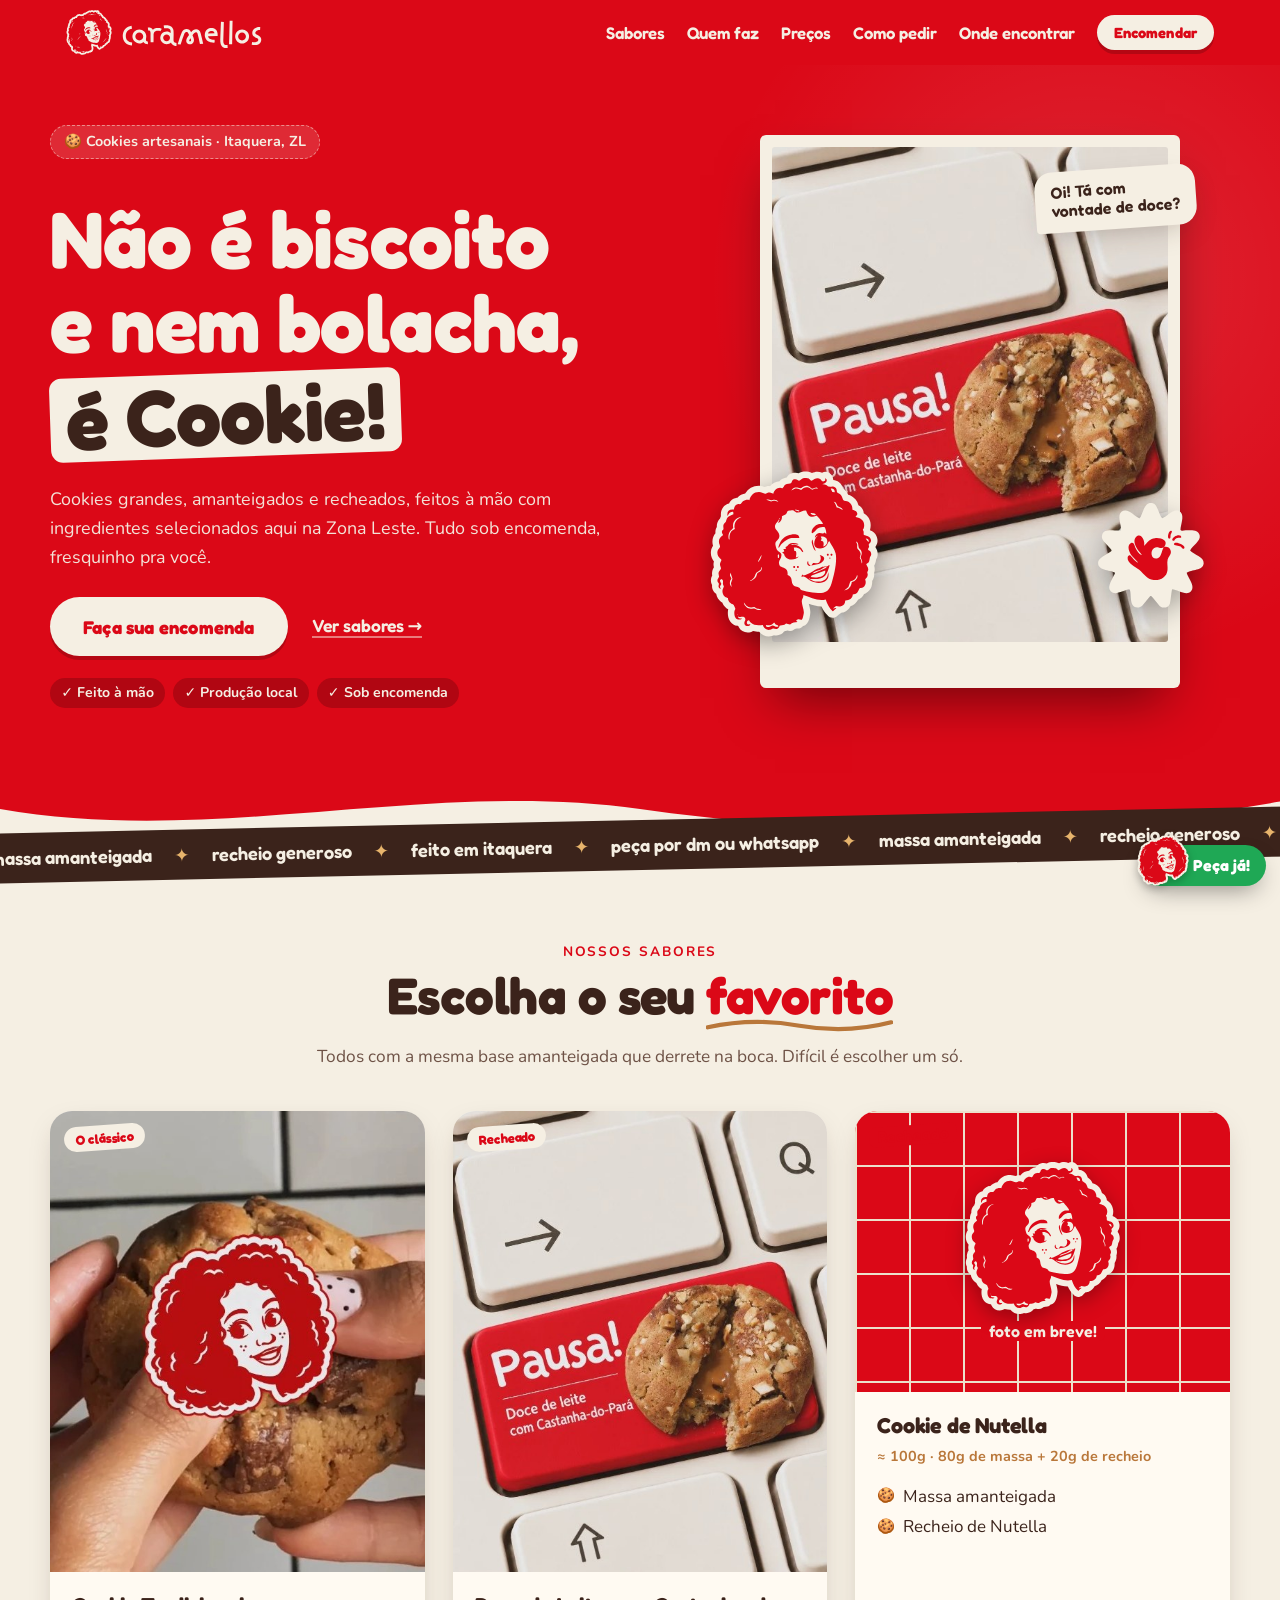
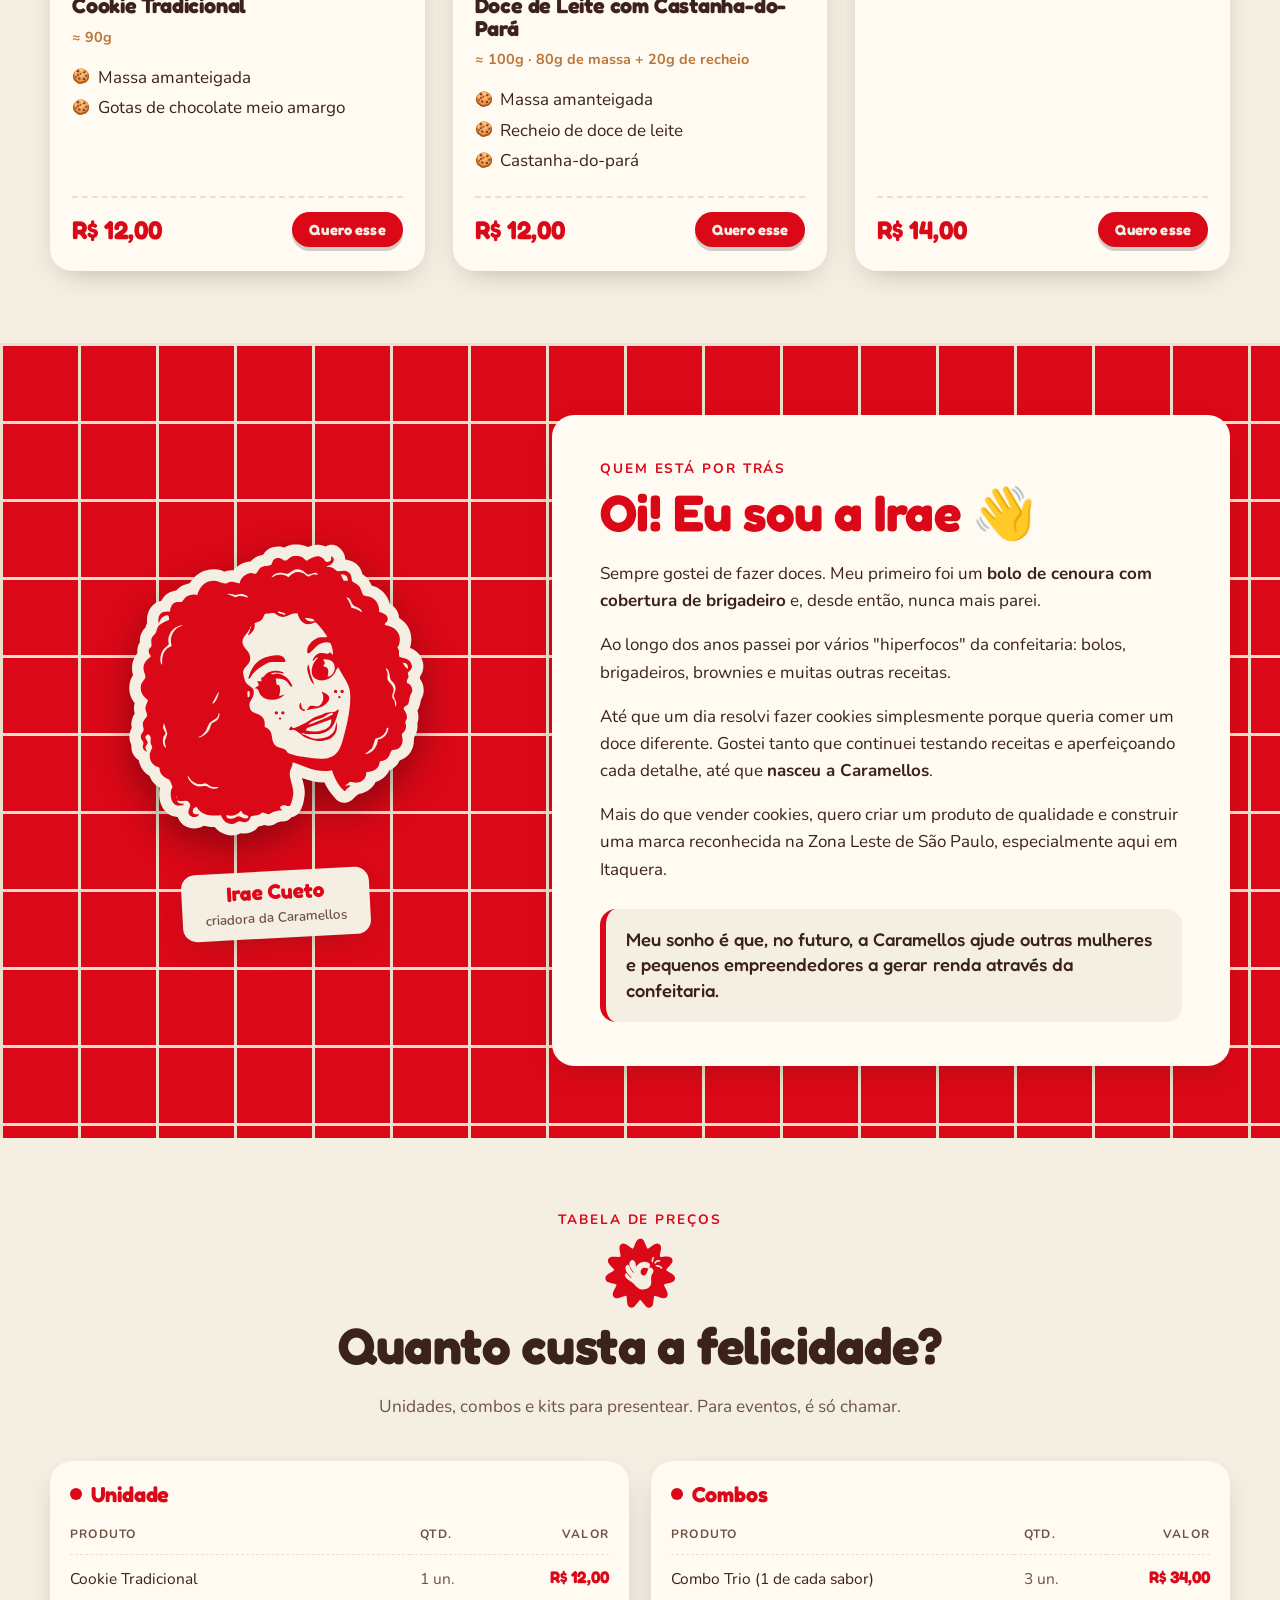
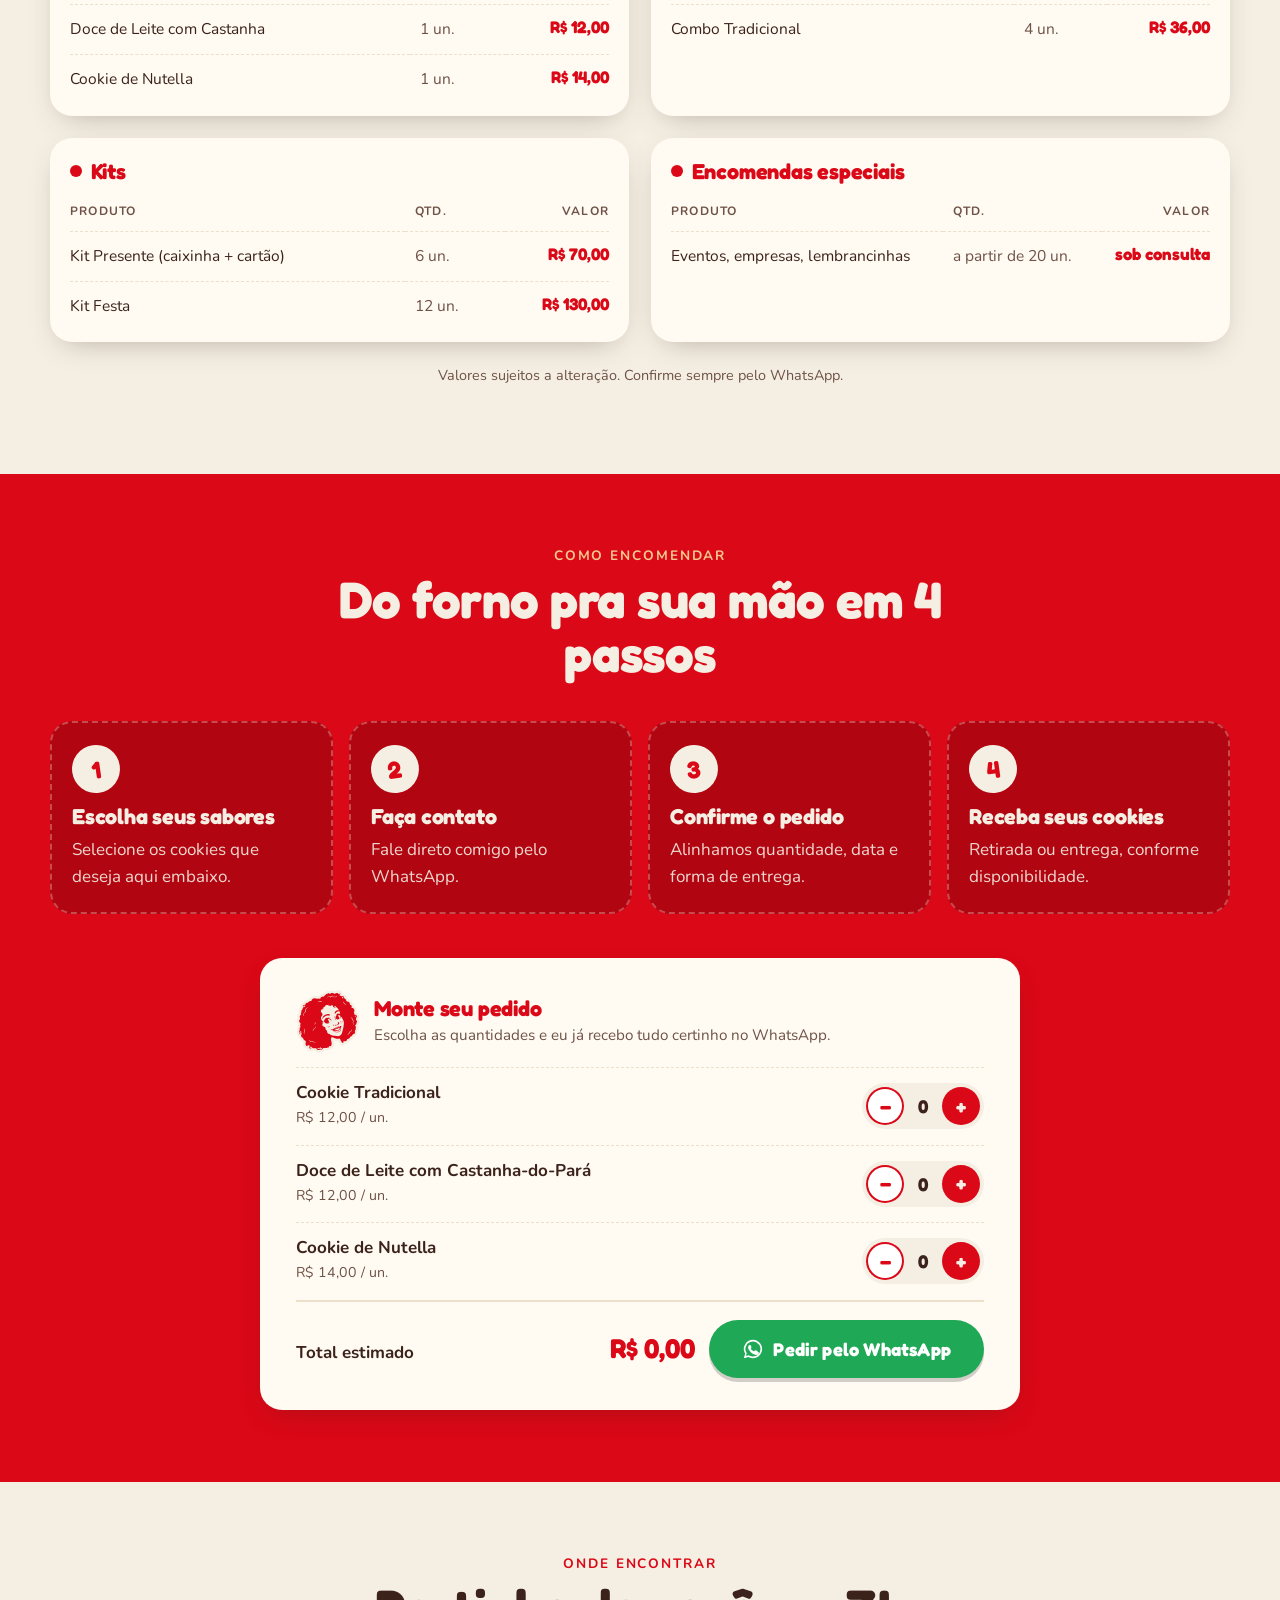
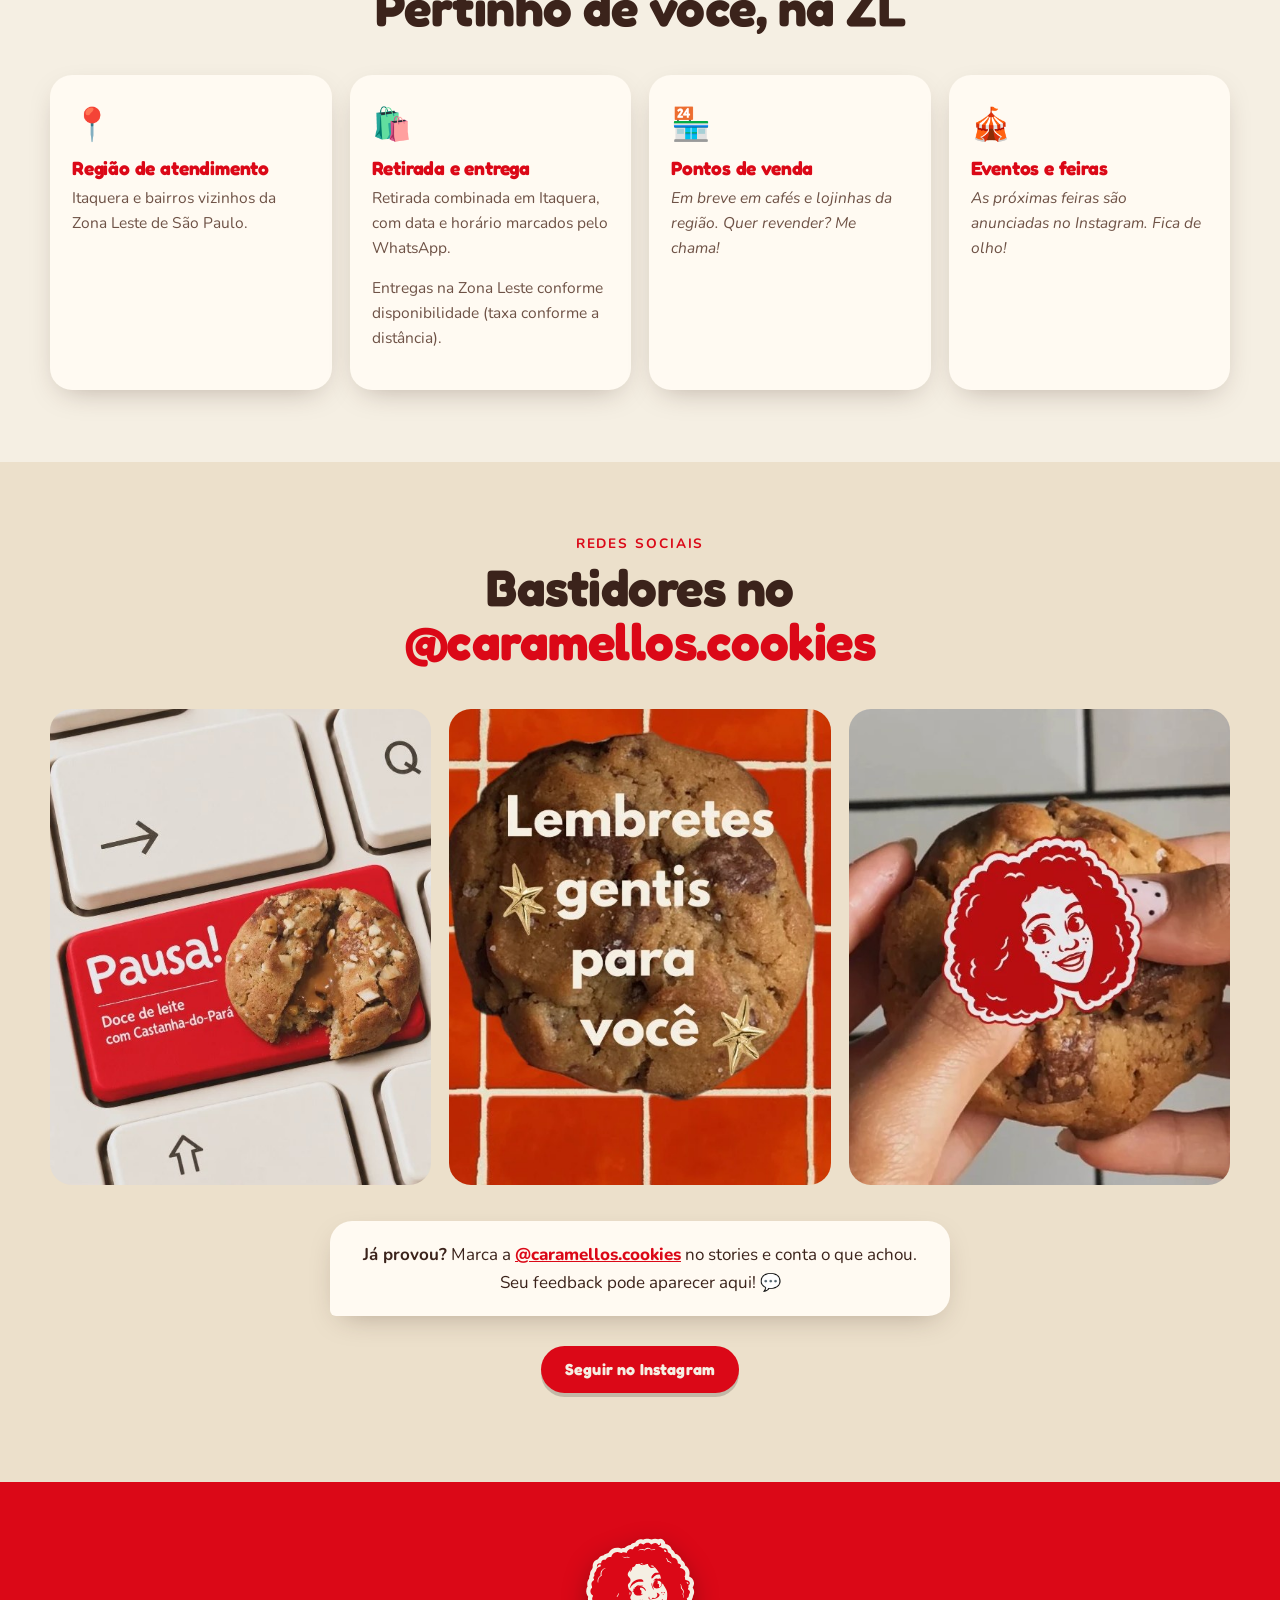
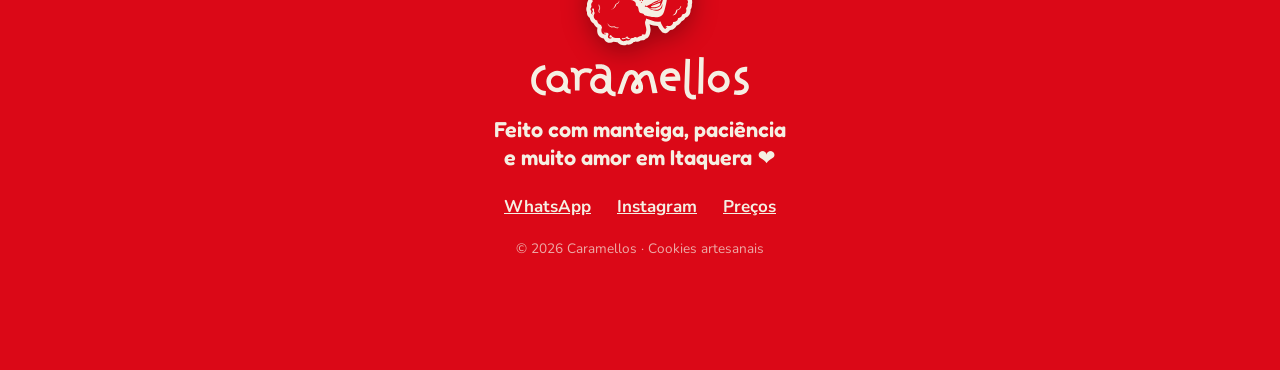
==== index.html @ e634a82c "Site institucional da Caramellos Primeira versão do site: home, sabores, quem faz, preços, como enco" ====
<!doctype html>
<html lang="pt-BR">
<head>
  <meta charset="utf-8">
  <meta name="viewport" content="width=device-width, initial-scale=1">
  <title>Caramellos · Cookies artesanais em Itaquera</title>
  <meta name="description" content="Cookies artesanais feitos sob encomenda em Itaquera, Zona Leste de São Paulo. Tradicional, Doce de Leite com Castanha-do-Pará e Nutella. Peça pelo WhatsApp!">
  <meta name="theme-color" content="#db0817">
  <meta property="og:title" content="Caramellos · Não é biscoito e nem bolacha, é Cookie!">
  <meta property="og:description" content="Cookies artesanais sob encomenda na Zona Leste de SP.">
  <meta property="og:image" content="img/cookie-doce-de-leite.jpg">
  <link rel="icon" href="img/marca/mascote-adesivo.svg" type="image/svg+xml">
  <link rel="preconnect" href="https://fonts.googleapis.com">
  <link rel="preconnect" href="https://fonts.gstatic.com" crossorigin>
  <link href="https://fonts.googleapis.com/css2?family=Fredoka:wght@500;600;700&family=Nunito:wght@400;600;700;800&display=swap" rel="stylesheet">
  <link rel="stylesheet" href="css/estilo.css">
</head>
<body>

  <!-- ============ CABEÇALHO ============ -->
  <header class="topo" id="topo">
    <div class="topo__in">
      <a href="#inicio" class="marca" aria-label="Caramellos, início">
        <img class="marca__mascote" src="img/marca/mascote-adesivo.svg" alt="" width="46" height="45">
        <img class="marca__logo" src="img/marca/logo-creme.svg" alt="Caramellos" width="150" height="31">
      </a>
      <button class="menu-btn" aria-expanded="false" aria-controls="menu" aria-label="Abrir menu">
        <span></span><span></span><span></span>
      </button>
      <nav id="menu" class="menu">
        <a href="#sabores">Sabores</a>
        <a href="#quem-faz">Quem faz</a>
        <a href="#precos">Preços</a>
        <a href="#encomendar">Como pedir</a>
        <a href="#onde">Onde encontrar</a>
        <a href="#encomendar" class="btn btn--creme btn--peq">Encomendar</a>
      </nav>
    </div>
  </header>

  <main>
    <!-- ============ HOME / HERO ============ -->
    <section class="hero" id="inicio">
      <div class="hero__in">
        <div class="hero__txt">
          <p class="etiqueta">🍪 Cookies artesanais · Itaquera, ZL</p>
          <h1>Não é biscoito<br>e nem bolacha,<br><em>é Cookie!</em></h1>
          <p class="hero__sub">
            Cookies grandes, amanteigados e recheados, feitos à mão com ingredientes
            selecionados aqui na Zona Leste. Tudo sob encomenda, fresquinho pra você.
          </p>
          <div class="hero__acoes">
            <a href="#encomendar" class="btn btn--creme btn--grande">Faça sua encomenda</a>
            <a href="#sabores" class="link-seta">Ver sabores →</a>
          </div>
          <ul class="hero__selos">
            <li>Feito à mão</li>
            <li>Produção local</li>
            <li>Sob encomenda</li>
          </ul>
        </div>
        <div class="hero__foto">
          <div class="polaroid">
            <img src="img/cookie-doce-de-leite.jpg" alt="Cookie de doce de leite com castanha-do-pará partido ao meio" width="538" height="663">
          </div>
          <img class="hero__selo" src="img/marca/selo-ok-creme.svg" alt="Selo Caramellos de aprovação" width="110" height="110">
          <img class="hero__adesivo" src="img/marca/mascote-adesivo.svg" alt="Mascote da Caramellos" width="341" height="334">
          <span class="balao">Oi! Tá com<br>vontade de doce?</span>
        </div>
      </div>
      <svg class="onda" viewBox="0 0 1440 80" preserveAspectRatio="none" aria-hidden="true"><path d="M0 40 C 240 90 480 0 720 40 S 1200 80 1440 30 V80 H0Z"/></svg>
    </section>

    <!-- faixa animada -->
    <div class="faixa" aria-hidden="true">
      <div class="faixa__trilho">
        <span>massa amanteigada</span><b>✦</b><span>recheio generoso</span><b>✦</b><span>feito em Itaquera</span><b>✦</b><span>peça por DM ou WhatsApp</span><b>✦</b>
        <span>massa amanteigada</span><b>✦</b><span>recheio generoso</span><b>✦</b><span>feito em Itaquera</span><b>✦</b><span>peça por DM ou WhatsApp</span><b>✦</b>
      </div>
    </div>

    <!-- ============ SABORES ============ -->
    <section class="secao" id="sabores">
      <div class="cab">
        <p class="sobre">Nossos sabores</p>
        <h2>Escolha o seu <span class="rabisco">favorito</span></h2>
        <p class="cab__txt">Todos com a mesma base amanteigada que derrete na boca. Difícil é escolher um só.</p>
      </div>
      <div class="produtos" id="lista-produtos"><!-- preenchido por js/app.js --></div>
    </section>

    <!-- ============ QUEM FAZ ============ -->
    <section class="secao secao--azulejo" id="quem-faz">
      <div class="historia">
        <div class="historia__img">
          <img src="img/marca/mascote-adesivo.svg" alt="Ilustração da Irae, criadora da Caramellos" width="341" height="334">
          <p class="assinatura">Irae Cueto<br><small>criadora da Caramellos</small></p>
        </div>
        <div class="historia__txt cartao">
          <p class="sobre">Quem está por trás</p>
          <h2>Oi! Eu sou a Irae 👋</h2>
          <p>Sempre gostei de fazer doces. Meu primeiro foi um <strong>bolo de cenoura com cobertura de brigadeiro</strong> e, desde então, nunca mais parei.</p>
          <p>Ao longo dos anos passei por vários "hiperfocos" da confeitaria: bolos, brigadeiros, brownies e muitas outras receitas.</p>
          <p>Até que um dia resolvi fazer cookies simplesmente porque queria comer um doce diferente. Gostei tanto que continuei testando receitas e aperfeiçoando cada detalhe, até que <strong>nasceu a Caramellos</strong>.</p>
          <p>Mais do que vender cookies, quero criar um produto de qualidade e construir uma marca reconhecida na Zona Leste de São Paulo, especialmente aqui em Itaquera.</p>
          <blockquote>
            Meu sonho é que, no futuro, a Caramellos ajude outras mulheres e pequenos empreendedores a gerar renda através da confeitaria.
          </blockquote>
        </div>
      </div>
    </section>

    <!-- ============ PREÇOS ============ -->
    <section class="secao" id="precos">
      <div class="cab">
        <p class="sobre">Tabela de preços</p>
        <img class="cab__selo" src="img/marca/selo-ok-vermelho.svg" alt="" width="72" height="72">
        <h2>Quanto custa a felicidade?</h2>
        <p class="cab__txt">Unidades, combos e kits para presentear. Para eventos, é só chamar.</p>
      </div>
      <div class="precos" id="tabela-precos"><!-- preenchido por js/app.js --></div>
      <p class="aviso" id="aviso-precos"></p>
    </section>

    <!-- ============ COMO ENCOMENDAR ============ -->
    <section class="secao secao--vermelha" id="encomendar">
      <div class="cab cab--claro">
        <p class="sobre">Como encomendar</p>
        <h2>Do forno pra sua mão em 4 passos</h2>
      </div>
      <ol class="passos">
        <li><span class="passos__n">1</span><h3>Escolha seus sabores</h3><p>Selecione os cookies que deseja aqui embaixo.</p></li>
        <li><span class="passos__n">2</span><h3>Faça contato</h3><p>Fale direto comigo pelo WhatsApp.</p></li>
        <li><span class="passos__n">3</span><h3>Confirme o pedido</h3><p>Alinhamos quantidade, data e forma de entrega.</p></li>
        <li><span class="passos__n">4</span><h3>Receba seus cookies</h3><p>Retirada ou entrega, conforme disponibilidade.</p></li>
      </ol>

      <div class="montador cartao" id="montador">
        <div class="montador__cab">
          <img src="img/marca/mascote-adesivo.svg" alt="" width="64" height="63">
          <div>
            <h3>Monte seu pedido</h3>
            <p>Escolha as quantidades e eu já recebo tudo certinho no WhatsApp.</p>
          </div>
        </div>
        <div id="montador-itens" class="montador__itens"><!-- js --></div>
        <div class="montador__rodape">
          <p class="total">Total estimado <strong id="total">R$ 0,00</strong></p>
          <a id="btn-pedido" class="btn btn--whats btn--grande" href="#" target="_blank" rel="noopener">
            <svg viewBox="0 0 24 24" width="22" height="22" aria-hidden="true"><path fill="currentColor" d="M12 2a10 10 0 0 0-8.6 15.1L2 22l5-1.3A10 10 0 1 0 12 2Zm0 18.2c-1.5 0-3-.4-4.3-1.2l-.3-.2-3 .8.8-2.9-.2-.3A8.2 8.2 0 1 1 12 20.2Zm4.5-6.1c-.2-.1-1.5-.7-1.7-.8-.2-.1-.4-.1-.6.1l-.8 1c-.1.2-.3.2-.5.1a6.7 6.7 0 0 1-3.3-2.9c-.3-.4.3-.4.7-1.3.1-.2 0-.3 0-.4l-.8-1.8c-.2-.5-.4-.4-.6-.4h-.5a1 1 0 0 0-.7.3c-.2.3-1 1-1 2.4s1 2.8 1.2 3c.1.2 2 3.1 4.9 4.3 1.8.8 2.5.8 3.4.7.6-.1 1.7-.7 1.9-1.4.2-.7.2-1.2.2-1.4-.1-.1-.3-.2-.6-.3Z"/></svg>
            <span id="btn-pedido-txt">Pedir pelo WhatsApp</span>
          </a>
        </div>
      </div>
    </section>

    <!-- ============ ONDE ENCONTRAR ============ -->
    <section class="secao" id="onde">
      <div class="cab">
        <p class="sobre">Onde encontrar</p>
        <h2>Pertinho de você, na ZL</h2>
      </div>
      <div class="onde" id="onde-cards"><!-- js --></div>
    </section>

    <!-- ============ INSTAGRAM ============ -->
    <section class="secao secao--creme2" id="instagram">
      <div class="cab">
        <p class="sobre">Redes sociais</p>
        <h2>Bastidores no <a class="arroba" id="link-insta" href="#" target="_blank" rel="noopener">@caramellos.cookies</a></h2>
      </div>
      <div class="galeria" id="galeria"><!-- js --></div>
      <div class="depoimentos" id="depoimentos"><!-- js --></div>
      <p class="centro"><a class="btn btn--vermelho" id="btn-insta" href="#" target="_blank" rel="noopener">Seguir no Instagram</a></p>
    </section>
  </main>

  <!-- ============ RODAPÉ ============ -->
  <footer class="rodape">
    <img class="rodape__mascote" src="img/marca/mascote-adesivo.svg" alt="" width="110" height="108">
    <img class="rodape__logo" src="img/marca/logo-creme.svg" alt="Caramellos" width="240" height="49">
    <p class="rodape__frase">Feito com manteiga, paciência<br>e muito amor em Itaquera ❤️</p>
    <nav class="rodape__links">
      <a id="rod-whats" href="#" target="_blank" rel="noopener">WhatsApp</a>
      <a id="rod-insta" href="#" target="_blank" rel="noopener">Instagram</a>
      <a href="#precos">Preços</a>
    </nav>
    <p class="rodape__copy">© <span id="ano"></span> Caramellos · Cookies artesanais</p>
  </footer>

  <!-- botão flutuante -->
  <a class="flutuante" id="flutuante" href="#" target="_blank" rel="noopener" aria-label="Falar no WhatsApp">
    <img src="img/marca/mascote-adesivo.svg" alt="" width="58" height="57">
    <span>Peça já!</span>
  </a>

  <script src="js/dados.js"></script>
  <script src="js/app.js"></script>
</body>
</html>
---- css/estilo.css ----
/* =========================================================
   CARAMELLOS · estilos
   Cores da marca ficam aqui em cima, fáceis de ajustar.
   ========================================================= */
:root {
  --vermelho: #db0817;
  --vermelho-esc: #b10612;
  --creme: #f5efe3;
  --creme-2: #ece0cb;
  --caramelo: #b9773a;
  --chocolate: #3b231b;
  --texto: #3b231b;
  --texto-suave: #6e5246;
  --whats: #1fa855;
  --raio: 22px;
  --sombra: 0 10px 30px -12px rgba(59, 35, 27, .35);
  --titulo: "Fredoka", system-ui, sans-serif;
  --corpo: "Nunito", system-ui, sans-serif;
}

*, *::before, *::after { box-sizing: border-box; }
html { scroll-behavior: smooth; scroll-padding-top: 76px; }
body {
  margin: 0;
  background: var(--creme);
  color: var(--texto);
  font: 17px/1.6 var(--corpo);
  -webkit-font-smoothing: antialiased;
  overflow-x: hidden;
}
img { max-width: 100%; display: block; }
a { color: inherit; }
h1, h2, h3 { font-family: var(--titulo); line-height: 1.05; margin: 0 0 .4em; letter-spacing: -.01em; }
h2 { font-size: clamp(2rem, 6vw, 3.2rem); }
h3 { font-size: 1.35rem; }
p { margin: 0 0 1em; }

/* ---------- botões ---------- */
.btn {
  display: inline-flex; align-items: center; justify-content: center; gap: .5em;
  font: 700 1rem var(--titulo); letter-spacing: .01em;
  padding: .85em 1.5em; border-radius: 999px; border: 0; cursor: pointer;
  text-decoration: none; transition: transform .15s, box-shadow .15s, background .15s;
  box-shadow: 0 4px 0 rgba(0,0,0,.18);
}
.btn:hover { transform: translateY(-2px); box-shadow: 0 6px 0 rgba(0,0,0,.18); }
.btn:active { transform: translateY(2px); box-shadow: 0 1px 0 rgba(0,0,0,.18); }
.btn--creme { background: var(--creme); color: var(--vermelho); }
.btn--vermelho { background: var(--vermelho); color: var(--creme); }
.btn--whats { background: var(--whats); color: #fff; }
.btn--grande { font-size: 1.15rem; padding: 1em 1.8em; }
.btn--peq { font-size: .92rem; padding: .6em 1.15em; }
:focus-visible { outline: 3px dashed var(--caramelo); outline-offset: 3px; }

/* ---------- cabeçalho ---------- */
.topo {
  position: sticky; top: 0; z-index: 50;
  background: var(--vermelho); color: var(--creme);
  transition: box-shadow .2s;
}
.topo.rolado { box-shadow: 0 6px 20px -8px rgba(0,0,0,.4); }
.topo__in {
  max-width: 1180px; margin: auto; padding: 10px 16px;
  display: flex; align-items: center; justify-content: space-between;
}
.marca { display: flex; align-items: center; gap: 10px; text-decoration: none; font: 700 1.55rem var(--titulo); }
.marca__mascote { width: 46px; height: auto; }
.marca__logo { width: 140px; height: auto; margin-top: 4px; }
.menu-btn {
  width: 44px; height: 44px; border: 0; background: transparent; cursor: pointer;
  display: grid; place-content: center; gap: 5px;
}
.menu-btn span { display: block; width: 24px; height: 3px; border-radius: 3px; background: var(--creme); transition: .25s; }
.menu-btn[aria-expanded="true"] span:nth-child(1) { transform: translateY(8px) rotate(45deg); }
.menu-btn[aria-expanded="true"] span:nth-child(2) { opacity: 0; }
.menu-btn[aria-expanded="true"] span:nth-child(3) { transform: translateY(-8px) rotate(-45deg); }
.menu {
  position: absolute; left: 0; right: 0; top: 100%;
  background: var(--vermelho); padding: 8px 16px 20px;
  display: flex; flex-direction: column; gap: 4px;
  transform: translateY(-8px); opacity: 0; pointer-events: none; transition: .2s;
  box-shadow: 0 16px 24px -12px rgba(0,0,0,.4);
}
.menu.aberto { transform: none; opacity: 1; pointer-events: auto; }
.menu a:not(.btn) { padding: 12px 4px; font: 600 1.2rem var(--titulo); text-decoration: none; border-bottom: 1px dashed rgba(248,239,225,.3); }
.menu .btn { margin-top: 12px; }

@media (min-width: 900px) {
  .menu-btn { display: none; }
  .menu {
    position: static; flex-direction: row; align-items: center; gap: 22px;
    padding: 0; background: none; transform: none; opacity: 1; pointer-events: auto; box-shadow: none;
  }
  .menu a:not(.btn) { padding: 4px 0; font-size: 1.05rem; border: 0; position: relative; }
  .menu a:not(.btn)::after {
    content: ""; position: absolute; left: 0; right: 0; bottom: -2px; height: 2px;
    background: var(--creme); transform: scaleX(0); transition: transform .2s;
  }
  .menu a:not(.btn):hover::after { transform: scaleX(1); }
  .menu .btn { margin: 0; }
}

/* ---------- hero ---------- */
.hero {
  position: relative; background: var(--vermelho); color: var(--creme);
  padding: 28px 16px 90px; overflow: hidden;
}
.hero::before { /* brilho suave */
  content: ""; position: absolute; inset: -30% -20% auto auto; width: 70vw; height: 70vw;
  background: radial-gradient(circle, rgba(255,255,255,.12), transparent 60%); pointer-events: none;
}
.hero__in { max-width: 1180px; margin: auto; display: grid; gap: 40px; position: relative; }
.etiqueta {
  display: inline-block; background: rgba(248,239,225,.15); border: 1.5px dashed rgba(248,239,225,.5);
  padding: .3em .9em; border-radius: 999px; font-weight: 700; font-size: .9rem;
}
.hero h1 { font-size: clamp(2.6rem, 11vw, 5rem); margin: .3em 0 .35em; }
.hero h1 em { font-style: normal; color: var(--chocolate); background: var(--creme); padding: 0 .2em; border-radius: 12px; display: inline-block; transform: rotate(-2deg); margin-top: .1em; }
.hero__sub { font-size: 1.12rem; max-width: 34em; opacity: .95; }
.hero__acoes { display: flex; flex-wrap: wrap; align-items: center; gap: 14px 24px; margin: 26px 0 22px; }
.link-seta { font: 600 1.1rem var(--titulo); text-decoration: none; border-bottom: 2px solid rgba(248,239,225,.5); }
.hero__selos { list-style: none; padding: 0; margin: 0; display: flex; flex-wrap: wrap; gap: 8px; }
.hero__selos li { font-size: .88rem; font-weight: 700; padding: .25em .8em; border-radius: 999px; background: var(--vermelho-esc); }
.hero__selos li::before { content: "✓ "; }

.hero__foto { position: relative; max-width: 420px; margin: 0 auto 10px; width: 76%; }
.polaroid {
  background: var(--creme); padding: 12px 12px 46px; border-radius: 6px;
  box-shadow: 0 25px 50px -15px rgba(0,0,0,.5);
}
.polaroid img { aspect-ratio: 4/5; object-fit: cover; width: 100%; height: auto; border-radius: 3px; }
.hero__adesivo { max-width: 170px;
  position: absolute; width: 42%; left: -12%; bottom: -6%;
  filter: drop-shadow(0 8px 12px rgba(0,0,0,.35));
  animation: flutua 4s ease-in-out infinite;
}
.balao {
  position: absolute; right: -4%; top: 6%;
  background: var(--creme); color: var(--chocolate); font: 600 1rem/1.2 var(--titulo);
  padding: .7em 1em; border-radius: 18px 18px 18px 4px; transform: rotate(-4deg);
  box-shadow: var(--sombra);
}
@keyframes flutua { 0%,100% { transform: translateY(0); } 50% { transform: translateY(-10px); } }
.hero__selo { position: absolute; width: 26%; max-width: 110px; right: -6%; bottom: 14%; filter: drop-shadow(0 8px 12px rgba(0,0,0,.3)); animation: pulsa 3s ease-in-out infinite; }
@keyframes pulsa { 0%,100% { transform: scale(1); } 50% { transform: scale(1.08); } }

.onda { position: absolute; left: 0; bottom: -1px; width: 100%; height: 60px; fill: var(--creme); }

@media (min-width: 900px) {
  .hero { padding: 60px 24px 130px; }
  .hero__in { grid-template-columns: 1.15fr 1fr; align-items: center; gap: 60px; }
  .hero__foto { width: 100%; }
}

/* ---------- faixa ---------- */
.faixa { background: var(--chocolate); color: var(--creme); overflow: hidden; padding: 14px 0; transform: rotate(-1.2deg); margin: -18px -10px 0; position: relative; z-index: 2; }
.faixa__trilho { display: flex; gap: 22px; width: max-content; animation: corre 26s linear infinite; font: 600 1.15rem var(--titulo); text-transform: lowercase; }
.faixa b { color: #e7b46c; }
@keyframes corre { to { transform: translateX(-50%); } }

/* ---------- seções ---------- */
.secao { padding: 72px 16px; position: relative; }
.secao > * { max-width: 1180px; margin-left: auto; margin-right: auto; }
.cab { text-align: center; max-width: 680px; margin-bottom: 40px; }
.cab__selo { width: 72px; height: auto; margin: 0 auto 10px; animation: pulsa 3s ease-in-out infinite; }
.cab__txt { color: var(--texto-suave); font-size: 1.08rem; }
.sobre {
  font: 700 .85rem var(--corpo); text-transform: uppercase; letter-spacing: .14em;
  color: var(--vermelho); margin-bottom: .6em;
}
.rabisco { position: relative; color: var(--vermelho); white-space: nowrap; }
.rabisco::after {
  content: ""; position: absolute; left: 0; right: 0; bottom: -.12em; height: .3em;
  background: url("data:image/svg+xml,%3Csvg xmlns='http://www.w3.org/2000/svg' viewBox='0 0 200 20' preserveAspectRatio='none'%3E%3Cpath d='M2 14 Q 50 2 100 12 T 198 8' fill='none' stroke='%23b9773a' stroke-width='5' stroke-linecap='round'/%3E%3C/svg%3E") center/100% 100% no-repeat;
}
.cartao { background: #fffaf2; border-radius: var(--raio); box-shadow: var(--sombra); }
.centro { text-align: center; }

/* fundo de azulejo vermelho (igual aos posts) */
.secao--azulejo {
  background-color: var(--vermelho);
  background-image:
    linear-gradient(var(--creme-2) 3px, transparent 3px),
    linear-gradient(90deg, var(--creme-2) 3px, transparent 3px);
  background-size: 78px 78px;
}
.secao--vermelha { background: var(--vermelho); color: var(--creme); }
.secao--creme2 { background: var(--creme-2); }
.cab--claro .sobre { color: #f3c98e; }

/* ---------- produtos ---------- */
.produtos { display: grid; gap: 28px; }
@media (min-width: 700px) { .produtos { grid-template-columns: repeat(auto-fit, minmax(300px, 1fr)); } }
.produto {
  background: #fffaf2; border-radius: var(--raio); overflow: hidden; box-shadow: var(--sombra);
  display: flex; flex-direction: column;
  transition: transform .25s;
}
.produto:hover { transform: translateY(-6px); }
.produto__foto { position: relative; aspect-ratio: 4/3; background: var(--vermelho); }
.produto__foto img { width: 100%; height: 100%; object-fit: cover; }
.produto__foto--vazia {
  display: grid; place-items: center; align-content: center; gap: 6px; color: var(--creme);
  background-image: linear-gradient(var(--creme-2) 2px, transparent 2px), linear-gradient(90deg, var(--creme-2) 2px, transparent 2px);
  background-size: 54px 54px; background-color: var(--vermelho);
}
.produto__foto--vazia .produto__mascote { width: 42%; height: auto; object-fit: contain; filter: drop-shadow(0 6px 10px rgba(0,0,0,.3)); }
.produto__foto--vazia span { font: 600 1rem var(--titulo); background: var(--vermelho); padding: 0 .5em; border-radius: 6px; }
.produto__selo {
  position: absolute; top: 14px; left: 14px; background: var(--creme); color: var(--vermelho);
  font: 700 .82rem var(--titulo); padding: .35em .85em; border-radius: 999px; transform: rotate(-4deg);
}
.produto__corpo { padding: 22px 22px 24px; display: flex; flex-direction: column; flex: 1; }
.produto__peso { color: var(--caramelo); font-weight: 700; font-size: .9rem; margin-bottom: .8em; }
.produto ul { list-style: none; padding: 0; margin: 0 0 18px; }
.produto li { padding-left: 1.5em; position: relative; margin: .2em 0; }
.produto li::before { content: "🍪"; position: absolute; left: 0; font-size: .85em; top: .1em; }
.produto__rodape { margin-top: auto; display: flex; align-items: center; justify-content: space-between; gap: 12px; padding-top: 14px; border-top: 2px dashed var(--creme-2); }
.produto__preco { font: 700 1.6rem var(--titulo); color: var(--vermelho); }

/* ---------- quem faz ---------- */
.historia { display: grid; gap: 28px; align-items: center; }
.historia__img { text-align: center; }
.historia__img img { width: min(300px, 56vw); margin: auto; filter: drop-shadow(0 14px 18px rgba(0,0,0,.35)); animation: flutua 5s ease-in-out infinite; }
.assinatura {
  display: inline-block; margin-top: 14px; background: var(--creme); color: var(--vermelho);
  font: 700 1.3rem/1.1 var(--titulo); padding: .5em 1.1em; border-radius: 14px; transform: rotate(-3deg); box-shadow: var(--sombra);
}
.assinatura small { font: 600 .85rem var(--corpo); color: var(--texto-suave); }
.historia__txt { padding: 30px 24px; }
.historia__txt h2 { color: var(--vermelho); }
.historia blockquote {
  margin: 1.4em 0 0; padding: 18px 20px; background: var(--creme); border-radius: 16px;
  border-left: 6px solid var(--vermelho); font: 500 1.15rem/1.4 var(--titulo); color: var(--chocolate);
}
@media (min-width: 900px) {
  .historia { grid-template-columns: 1fr 1.5fr; gap: 50px; }
  .historia__txt { padding: 44px 48px; }
}

/* ---------- preços ---------- */
.precos { display: grid; gap: 22px; }
@media (min-width: 760px) { .precos { grid-template-columns: 1fr 1fr; } }
.precos__grupo { padding: 22px 20px 12px; }
.precos__grupo h3 { color: var(--vermelho); display: flex; align-items: center; gap: .4em; }
.precos__grupo h3::before { content: ""; width: 12px; height: 12px; border-radius: 50%; background: var(--vermelho); }
.precos table { width: 100%; border-collapse: collapse; font-size: .97rem; }
.precos th { text-align: left; font: 700 .75rem var(--corpo); text-transform: uppercase; letter-spacing: .1em; color: var(--texto-suave); padding: 6px 0; }
.precos td { padding: 12px 0; border-top: 1.5px dashed var(--creme-2); vertical-align: top; }
.precos th:nth-child(2), .precos td:nth-child(2) { padding: 12px 10px; white-space: nowrap; color: var(--texto-suave); }
.precos th:last-child, .precos td:last-child { text-align: right; white-space: nowrap; }
.precos td:last-child { font: 700 1.05rem var(--titulo); color: var(--vermelho); }
.aviso { text-align: center; color: var(--texto-suave); font-size: .9rem; margin-top: 22px; }

/* ---------- como encomendar ---------- */
.passos { list-style: none; padding: 0; display: grid; gap: 16px; margin-bottom: 44px; }
@media (min-width: 700px) { .passos { grid-template-columns: repeat(2, 1fr); } }
@media (min-width: 1000px) { .passos { grid-template-columns: repeat(4, 1fr); } }
.passos li {
  background: var(--vermelho-esc); border-radius: var(--raio); padding: 22px 20px;
  border: 2px dashed rgba(248,239,225,.3);
}
.passos__n {
  display: grid; place-items: center; width: 48px; height: 48px; border-radius: 50%;
  background: var(--creme); color: var(--vermelho); font: 700 1.5rem var(--titulo); margin-bottom: 12px;
  transform: rotate(-8deg);
}
.passos p { opacity: .9; margin: 0; }

.montador { color: var(--texto); padding: 24px 18px; max-width: 760px; }
.montador__cab { display: flex; gap: 14px; align-items: center; margin-bottom: 14px; }
.montador__cab img { width: 64px; flex: none; }
.montador__cab h3 { color: var(--vermelho); margin-bottom: .15em; }
.montador__cab p { margin: 0; color: var(--texto-suave); font-size: .95rem; }
.item {
  display: flex; align-items: center; justify-content: space-between; gap: 12px;
  padding: 14px 0; border-top: 1.5px dashed var(--creme-2);
}
.item strong { display: block; line-height: 1.25; }
.item small { color: var(--texto-suave); }
.item.pulo { animation: pulo .5s; }
@keyframes pulo { 30% { background: #fde7c9; } }
.contador { display: flex; align-items: center; gap: 4px; background: var(--creme); border-radius: 999px; padding: 4px; flex: none; }
.contador button {
  width: 38px; height: 38px; border-radius: 50%; border: 0; cursor: pointer;
  background: var(--vermelho); color: var(--creme); font: 700 1.3rem/1 var(--titulo);
}
.contador button[data-d="-1"] { background: #fff; color: var(--vermelho); box-shadow: inset 0 0 0 2px var(--vermelho); }
.contador output { min-width: 30px; text-align: center; font: 700 1.15rem var(--titulo); }
.montador__rodape { border-top: 2px solid var(--creme-2); padding-top: 18px; display: grid; gap: 14px; }
.total { margin: 0; display: flex; justify-content: space-between; align-items: baseline; font-weight: 700; }
.total strong { font: 700 1.7rem var(--titulo); color: var(--vermelho); }
.montador .btn--whats { width: 100%; }
@media (min-width: 700px) {
  .montador { padding: 32px 36px; }
  .montador__rodape { grid-template-columns: 1fr auto; align-items: center; }
  .montador .btn--whats { width: auto; }
}

/* ---------- onde ---------- */
.onde { display: grid; gap: 18px; }
@media (min-width: 700px) { .onde { grid-template-columns: repeat(2, 1fr); } }
@media (min-width: 1000px) { .onde { grid-template-columns: repeat(4, 1fr); } }
.onde__card { padding: 24px 22px; }
.onde__ic { font-size: 2rem; display: block; margin-bottom: 8px; }
.onde__card h3 { color: var(--vermelho); font-size: 1.2rem; }
.onde__card p, .onde__card li { color: var(--texto-suave); font-size: .97rem; }
.onde__card ul { padding-left: 1.1em; margin: 0; }
.vazio { font-style: italic; }

/* ---------- instagram ---------- */
.arroba { color: var(--vermelho); text-decoration: none; word-break: break-word; }
.galeria { display: grid; grid-template-columns: repeat(3, 1fr); gap: 8px; margin-bottom: 36px; }
.galeria__item { border-radius: 14px; overflow: hidden; aspect-ratio: 4/5; position: relative; }
.galeria__item img { width: 100%; height: 100%; object-fit: cover; transition: transform .35s; }
.galeria__item:hover img { transform: scale(1.06); }
@media (min-width: 700px) { .galeria { gap: 18px; } .galeria__item { border-radius: var(--raio); } }
.depoimentos { display: grid; gap: 18px; margin-bottom: 30px; }
@media (min-width: 760px) { .depoimentos { grid-template-columns: repeat(auto-fit, minmax(280px, 1fr)); } }
.balao-dep { background: #fffaf2; padding: 20px 22px; border-radius: 22px 22px 22px 6px; box-shadow: var(--sombra); margin: 0; }
.balao-dep blockquote { margin: 0 0 .6em; font: 500 1.1rem/1.4 var(--titulo); }
.balao-dep figcaption { color: var(--vermelho); font-weight: 800; }
.balao-dep--convite { text-align: center; max-width: 620px; margin: 0 auto; }
.balao-dep--convite p { margin: 0; }
.balao-dep--convite a { color: var(--vermelho); font-weight: 800; }

/* ---------- rodapé ---------- */
.rodape { background: var(--vermelho); color: var(--creme); text-align: center; padding: 56px 16px 110px; }
.rodape__mascote { width: 110px; height: auto; margin: 0 auto 10px; filter: drop-shadow(0 8px 12px rgba(0,0,0,.3)); }
.rodape__logo { width: 220px; height: auto; margin: 0 auto 14px; }
.rodape__frase { font: 600 1.35rem/1.3 var(--titulo); }
.rodape__links { display: flex; justify-content: center; flex-wrap: wrap; gap: 10px 26px; margin: 18px 0; font-weight: 700; }
.rodape__copy { opacity: .7; font-size: .85rem; margin: 0; }

/* ---------- botão flutuante ---------- */
.flutuante {
  position: fixed; right: 14px; bottom: 14px; z-index: 60;
  display: flex; align-items: center; gap: 4px; text-decoration: none;
  background: var(--whats); color: #fff; border-radius: 999px; padding: 4px 16px 4px 4px;
  font: 700 1rem var(--titulo); box-shadow: 0 10px 24px -8px rgba(0,0,0,.45);
  transition: transform .2s;
}
.flutuante img { width: 52px; height: auto; margin: -14px 0 -4px -6px; filter: drop-shadow(0 3px 4px rgba(0,0,0,.25)); }
.flutuante:hover { transform: scale(1.05) rotate(-2deg); }

/* ---------- animação de entrada ---------- */
.revela { opacity: 0; translate: 0 24px; transition: opacity .6s, translate .6s; }
.revela.visivel { opacity: 1; translate: 0 0; }

@media (prefers-reduced-motion: reduce) {
  *, *::before, *::after { animation: none !important; transition: none !important; }
  .revela { opacity: 1; translate: none; }
  html { scroll-behavior: auto; }
}

/* ajustes finos da tabela no celular */
@media (max-width: 480px) {
  .precos__grupo { padding: 20px 16px 8px; }
  .precos table { font-size: .9rem; }
  .precos th:nth-child(2), .precos td:nth-child(2) { padding: 12px 8px; }
  .precos td:last-child { font-size: .98rem; }
}
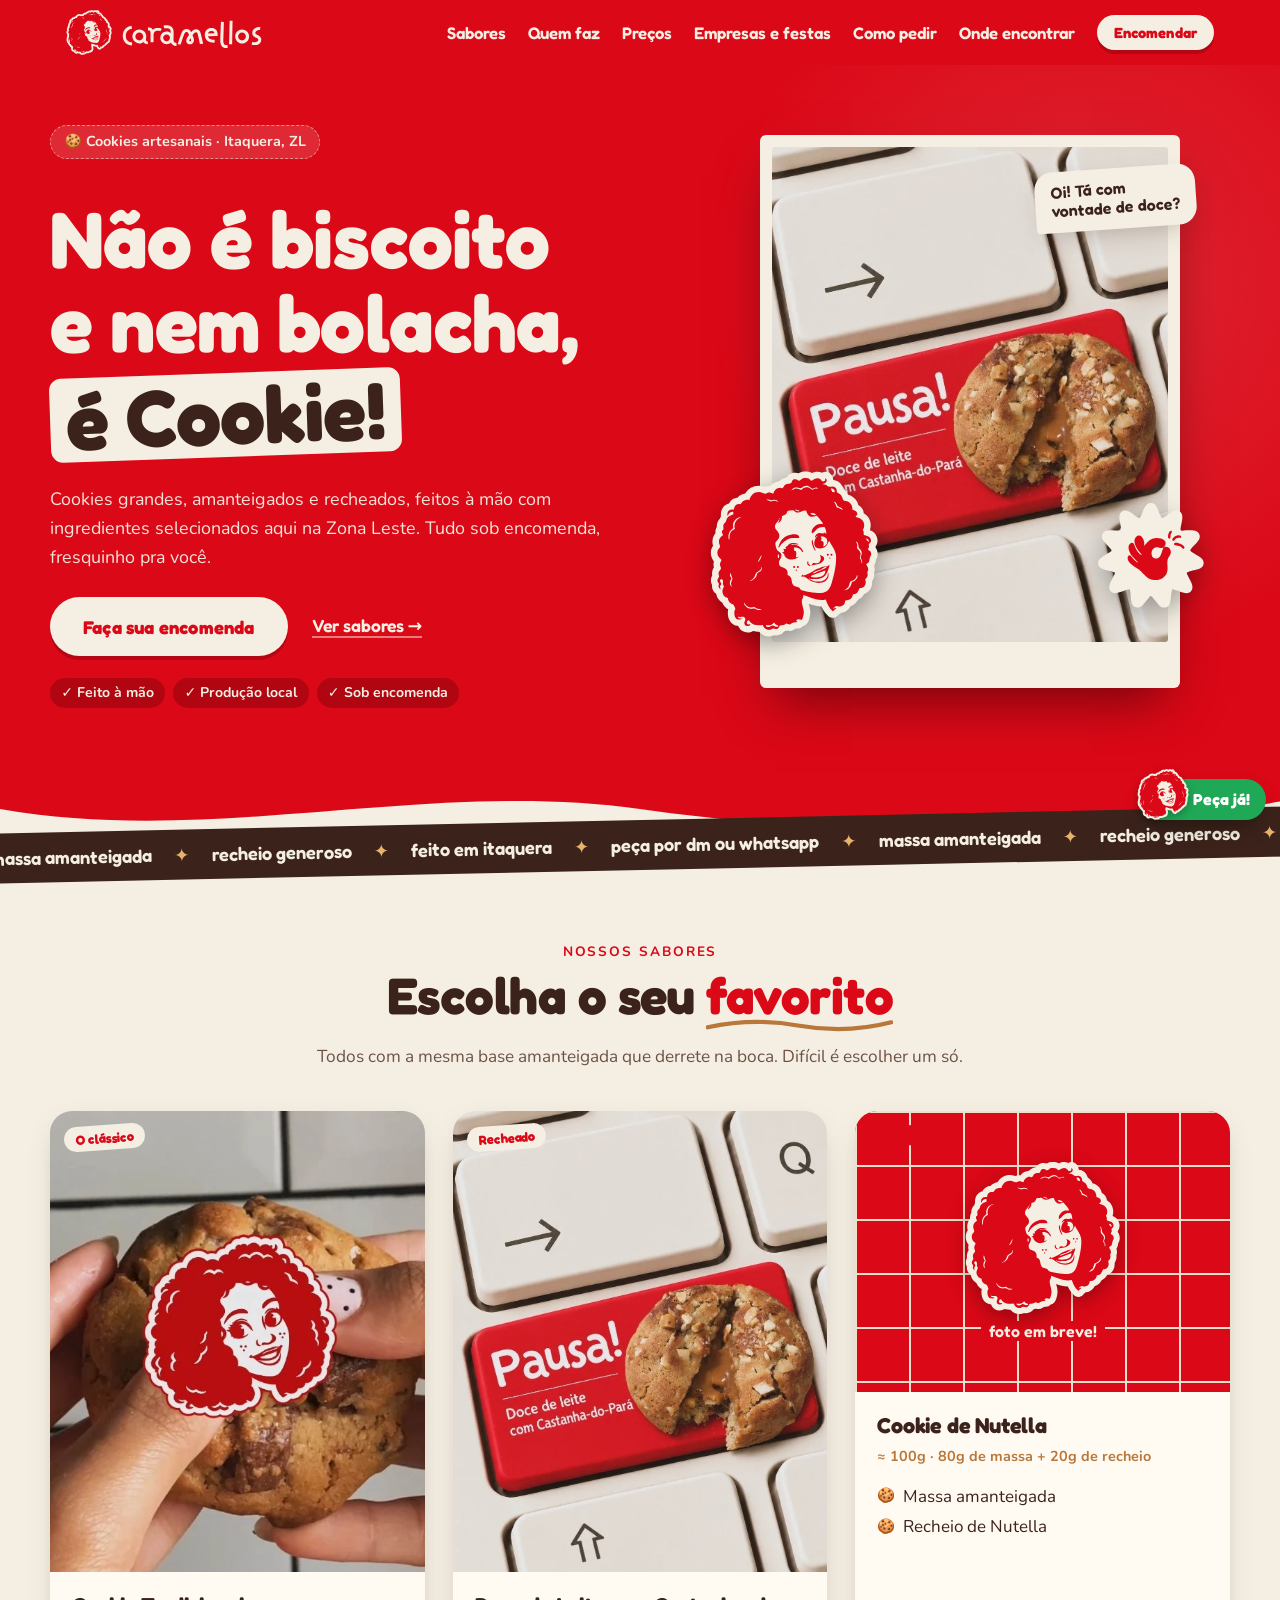
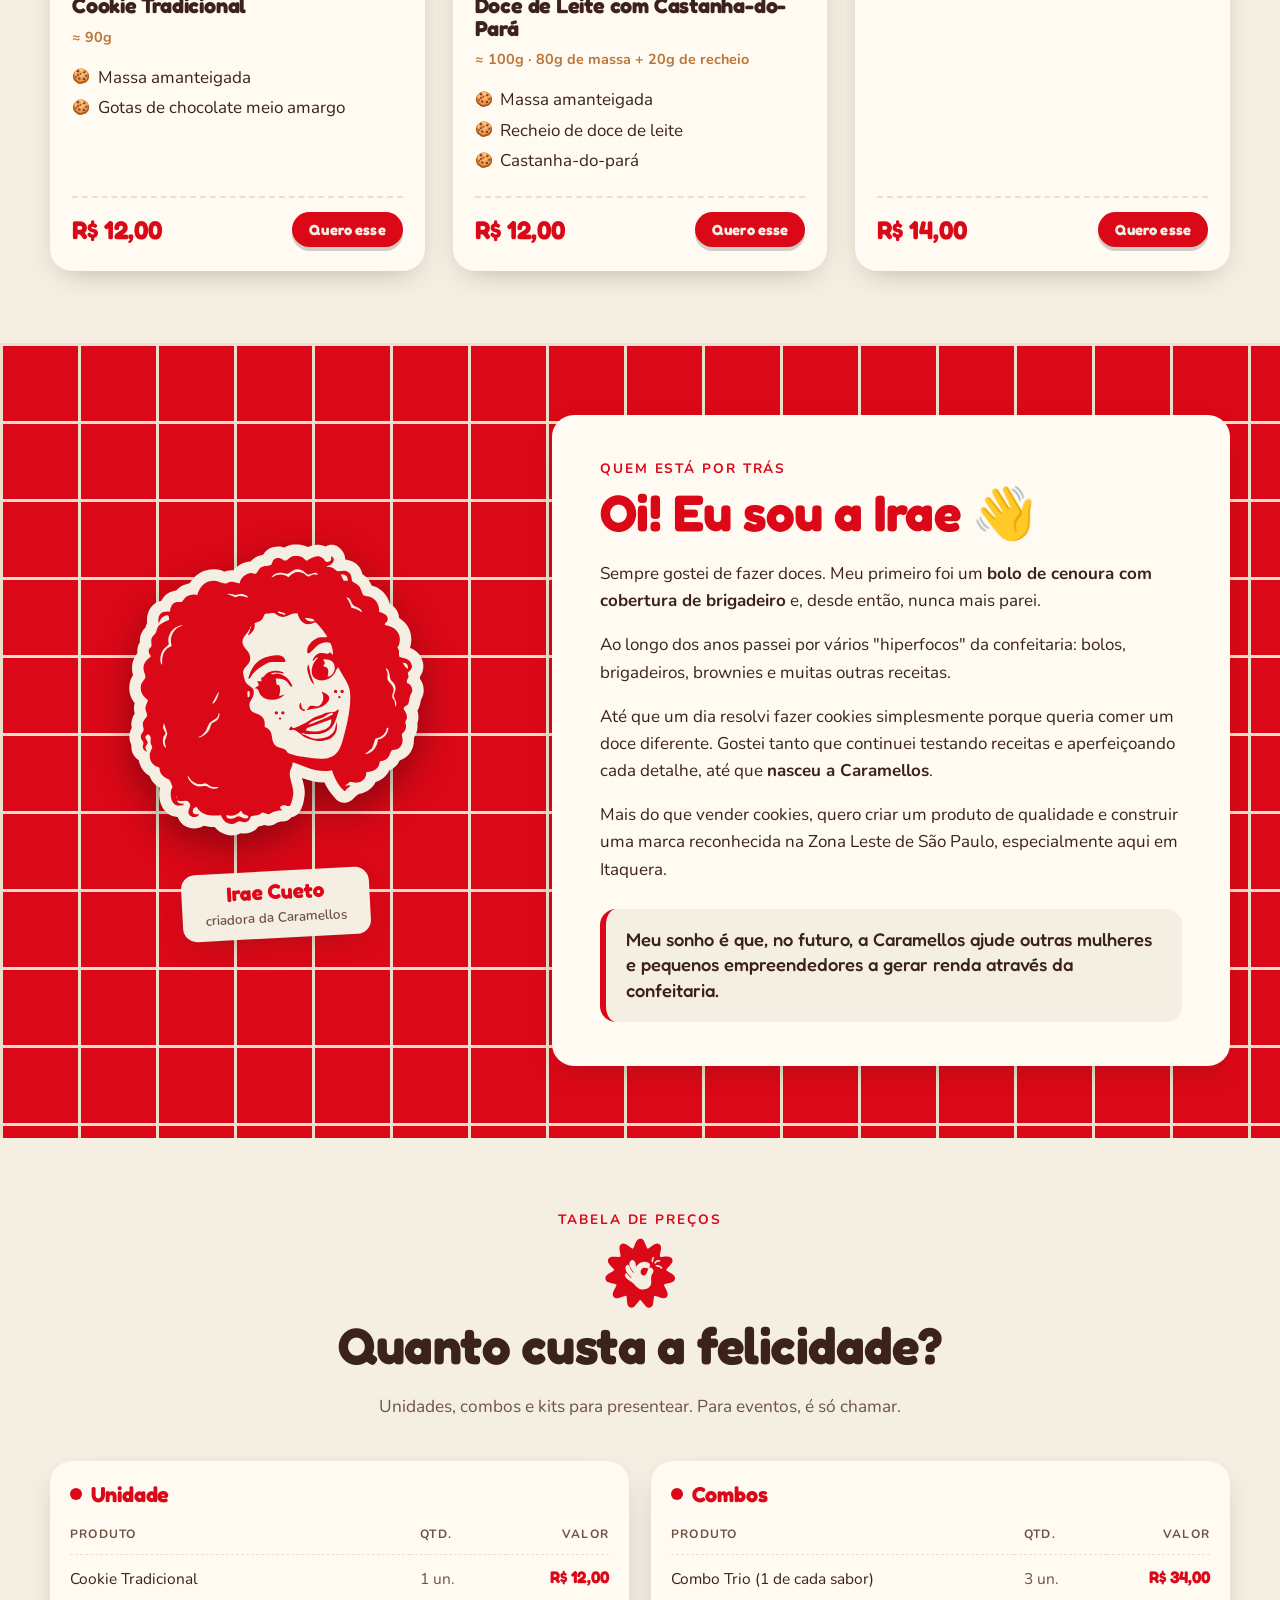
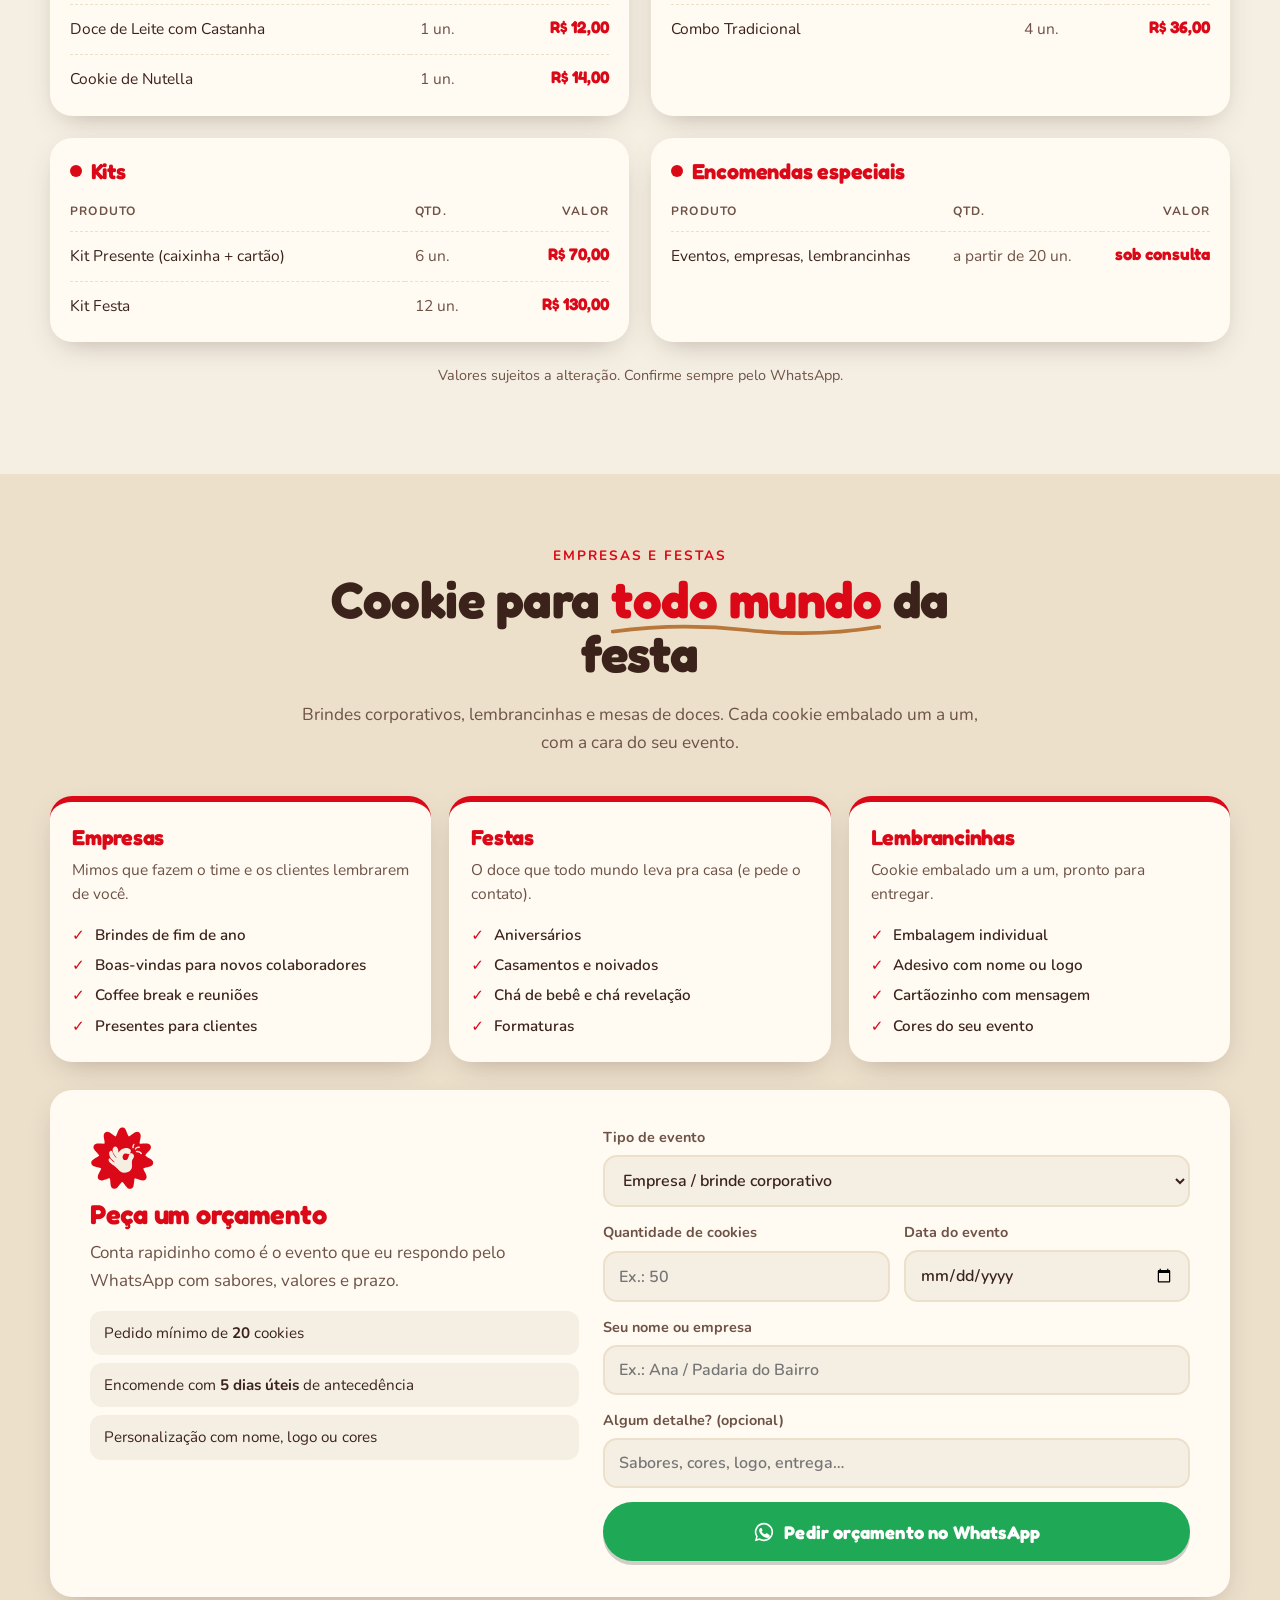
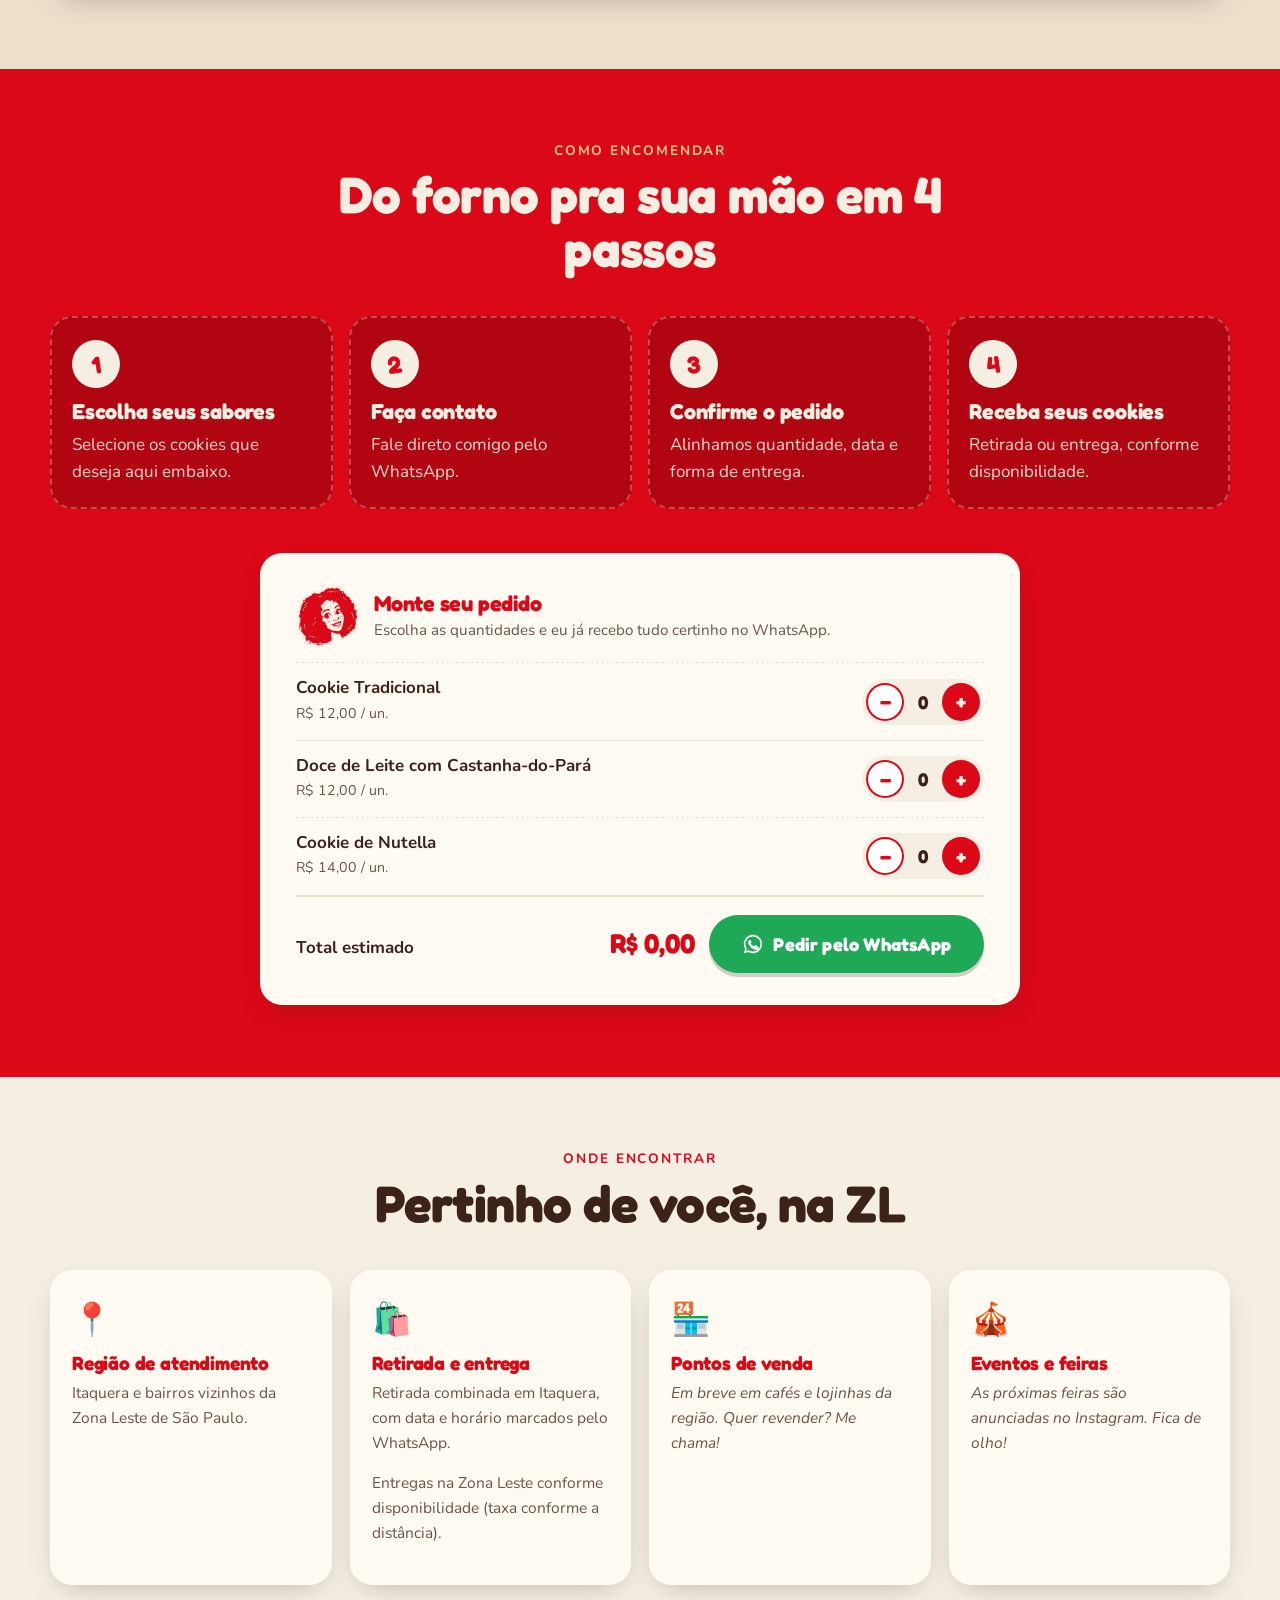
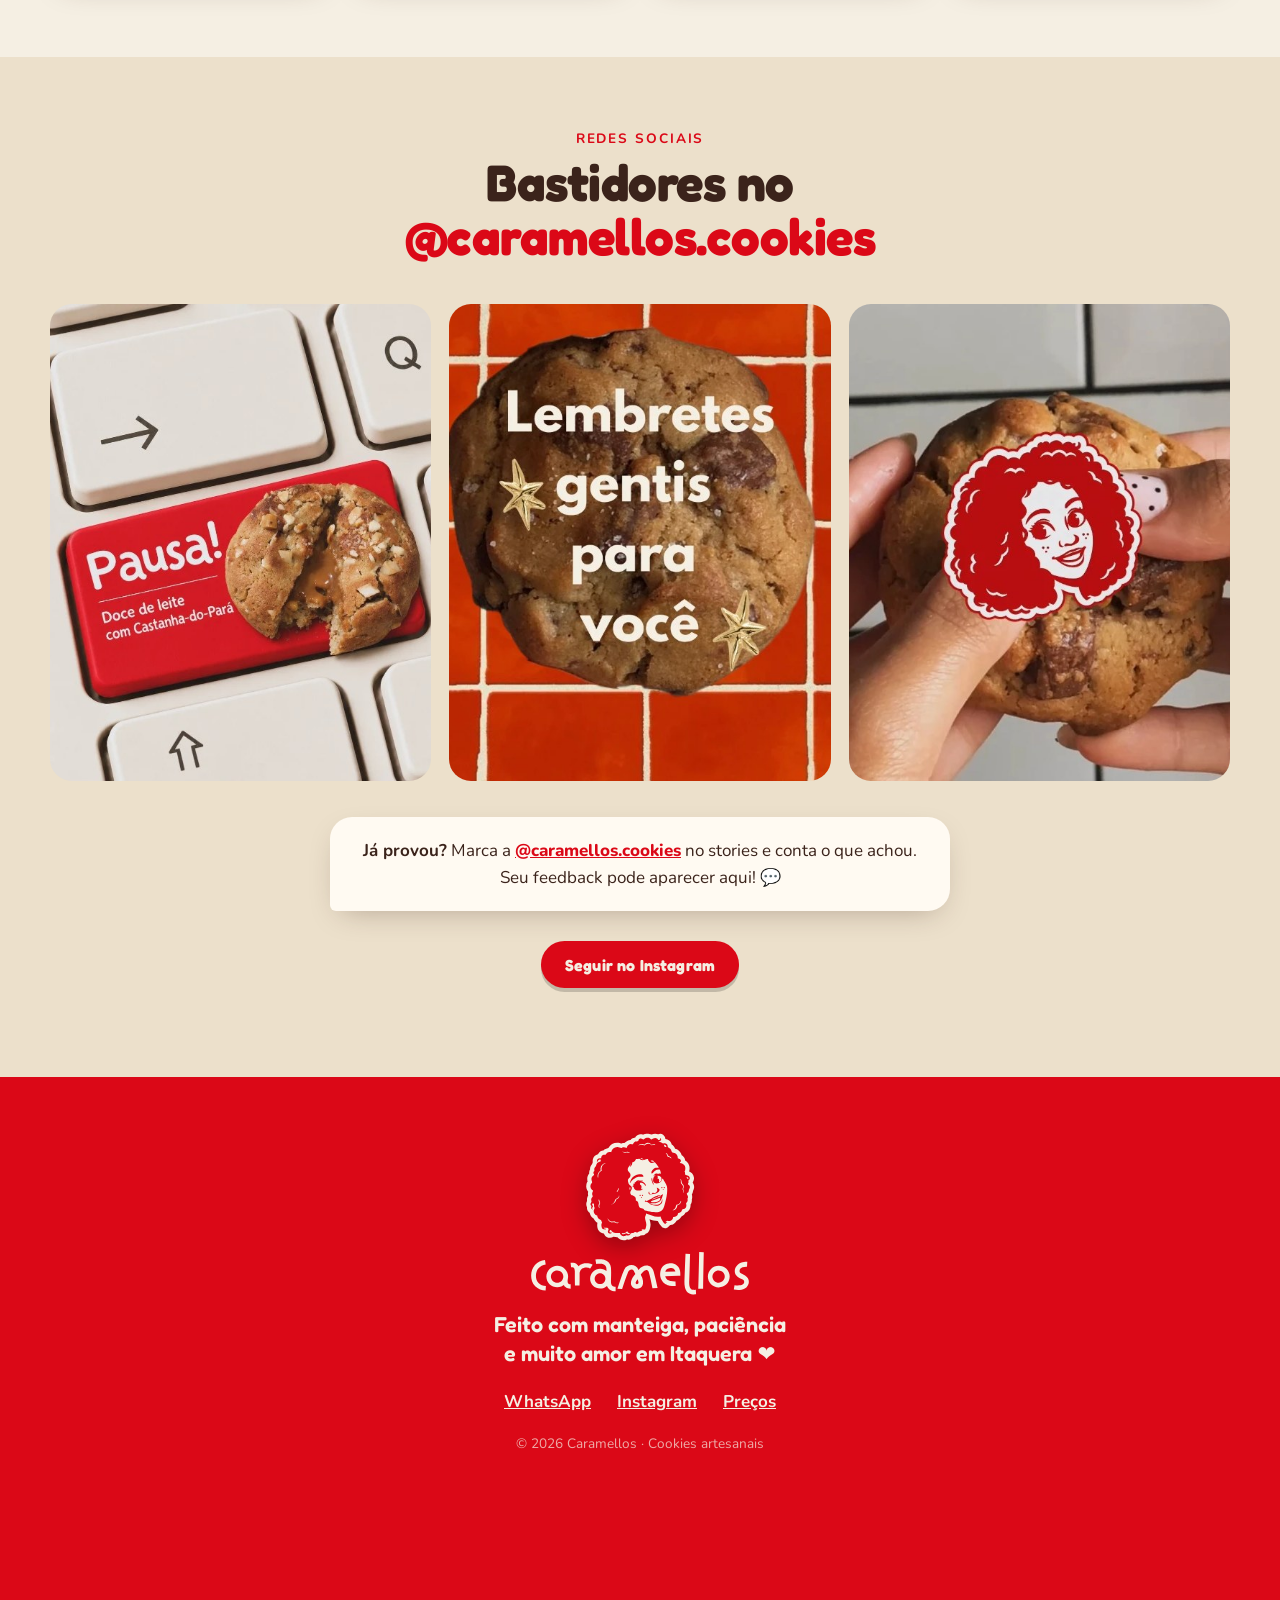
==== commit f8e57e6d: "Seção Empresas e festas com pedido de orçamento Segmentos (empresas, festas, lembrancinhas), regras " ====
--- a/index.html
+++ b/index.html
@@ -31,6 +31,7 @@
         <a href="#sabores">Sabores</a>
         <a href="#quem-faz">Quem faz</a>
         <a href="#precos">Preços</a>
+        <a href="#corporativo">Empresas e festas</a>
         <a href="#encomendar">Como pedir</a>
         <a href="#onde">Onde encontrar</a>
         <a href="#encomendar" class="btn btn--creme btn--peq">Encomendar</a>
@@ -122,6 +123,60 @@
       <p class="aviso" id="aviso-precos"></p>
     </section>
 
+    <!-- ============ EMPRESAS E FESTAS ============ -->
+    <section class="secao secao--creme2" id="corporativo">
+      <div class="cab">
+        <p class="sobre">Empresas e festas</p>
+        <h2>Cookie para <span class="rabisco">todo mundo</span> da festa</h2>
+        <p class="cab__txt">Brindes corporativos, lembrancinhas e mesas de doces. Cada cookie embalado um a um, com a cara do seu evento.</p>
+      </div>
+      <div class="segmentos" id="segmentos"><!-- js --></div>
+
+      <div class="orcamento cartao">
+        <div class="orcamento__txt">
+          <img src="img/marca/selo-ok-vermelho.svg" alt="" width="64" height="64">
+          <h3>Peça um orçamento</h3>
+          <p>Conta rapidinho como é o evento que eu respondo pelo WhatsApp com sabores, valores e prazo.</p>
+          <ul class="orcamento__regras">
+            <li>Pedido mínimo de <strong id="corp-min">20</strong> cookies</li>
+            <li>Encomende com <strong id="corp-prazo">5 dias úteis</strong> de antecedência</li>
+            <li>Personalização com nome, logo ou cores</li>
+          </ul>
+        </div>
+        <form class="orcamento__form" id="form-orcamento" novalidate>
+          <label class="campo-site">Tipo de evento
+            <select id="o-tipo">
+              <option>Empresa / brinde corporativo</option>
+              <option>Aniversário</option>
+              <option>Casamento / noivado</option>
+              <option>Chá de bebê / revelação</option>
+              <option>Lembrancinha</option>
+              <option>Outro</option>
+            </select>
+          </label>
+          <div class="campo-dupla">
+            <label class="campo-site">Quantidade de cookies
+              <input id="o-qtd" type="number" inputmode="numeric" min="1" step="1" placeholder="Ex.: 50">
+            </label>
+            <label class="campo-site">Data do evento
+              <input id="o-data" type="date">
+            </label>
+          </div>
+          <label class="campo-site">Seu nome ou empresa
+            <input id="o-nome" type="text" autocomplete="name" placeholder="Ex.: Ana / Padaria do Bairro">
+          </label>
+          <label class="campo-site">Algum detalhe? (opcional)
+            <input id="o-obs" type="text" placeholder="Sabores, cores, logo, entrega…">
+          </label>
+          <p class="orcamento__aviso" id="o-aviso" hidden></p>
+          <button class="btn btn--whats btn--grande" type="submit">
+            <svg viewBox="0 0 24 24" width="22" height="22" aria-hidden="true"><path fill="currentColor" d="M12 2a10 10 0 0 0-8.6 15.1L2 22l5-1.3A10 10 0 1 0 12 2Zm0 18.2c-1.5 0-3-.4-4.3-1.2l-.3-.2-3 .8.8-2.9-.2-.3A8.2 8.2 0 1 1 12 20.2Zm4.5-6.1c-.2-.1-1.5-.7-1.7-.8-.2-.1-.4-.1-.6.1l-.8 1c-.1.2-.3.2-.5.1a6.7 6.7 0 0 1-3.3-2.9c-.3-.4.3-.4.7-1.3.1-.2 0-.3 0-.4l-.8-1.8c-.2-.5-.4-.4-.6-.4h-.5a1 1 0 0 0-.7.3c-.2.3-1 1-1 2.4s1 2.8 1.2 3c.1.2 2 3.1 4.9 4.3 1.8.8 2.5.8 3.4.7.6-.1 1.7-.7 1.9-1.4.2-.7.2-1.2.2-1.4-.1-.1-.3-.2-.6-.3Z"/></svg>
+            Pedir orçamento no WhatsApp
+          </button>
+        </form>
+      </div>
+    </section>
+
     <!-- ============ COMO ENCOMENDAR ============ -->
     <section class="secao secao--vermelha" id="encomendar">
       <div class="cab cab--claro">
--- a/css/estilo.css
+++ b/css/estilo.css
@@ -297,6 +297,34 @@
   .montador .btn--whats { width: auto; }
 }
 
+/* ---------- empresas e festas ---------- */
+.segmentos { display: grid; gap: 18px; margin-bottom: 28px; }
+@media (min-width: 760px) { .segmentos { grid-template-columns: repeat(3, 1fr); } }
+.segmento { padding: 24px 22px; border-top: 6px solid var(--vermelho); }
+.segmento h3 { color: var(--vermelho); }
+.segmento p { color: var(--texto-suave); font-size: .97rem; }
+.segmento ul { list-style: none; padding: 0; margin: 0; display: grid; gap: 6px; }
+.segmento li { padding-left: 1.5em; position: relative; font-weight: 600; font-size: .95rem; }
+.segmento li::before { content: "✓"; position: absolute; left: 0; color: var(--vermelho); font-weight: 800; }
+.orcamento { display: grid; gap: 24px; padding: 26px 20px; }
+@media (min-width: 900px) { .orcamento { grid-template-columns: 1fr 1.2fr; padding: 36px 40px; align-items: start; } }
+.orcamento__txt img { width: 64px; height: auto; margin-bottom: 10px; }
+.orcamento__txt h3 { font-size: 1.7rem; color: var(--vermelho); }
+.orcamento__txt p { color: var(--texto-suave); }
+.orcamento__regras { list-style: none; padding: 0; margin: 0; display: grid; gap: 8px; }
+.orcamento__regras li { background: var(--creme); border-radius: 12px; padding: 10px 14px; font-size: .95rem; }
+.orcamento__form { display: grid; gap: 14px; }
+.campo-dupla { display: grid; gap: 14px; grid-template-columns: 1fr 1fr; }
+@media (max-width: 420px) { .campo-dupla { grid-template-columns: 1fr; } }
+.campo-site { display: grid; gap: 6px; font-weight: 700; font-size: .9rem; color: var(--texto-suave); }
+.campo-site input, .campo-site select {
+  width: 100%; min-width: 0; font: 600 1rem var(--corpo); color: var(--texto);
+  padding: .75em .9em; border-radius: 14px; border: 2px solid var(--creme-2); background: var(--creme);
+}
+.campo-site input:focus, .campo-site select:focus { outline: none; border-color: var(--vermelho); }
+.orcamento__aviso { margin: 0; padding: 10px 14px; border-radius: 12px; background: #fdebd3; color: #8a4b08; font-weight: 700; font-size: .92rem; }
+.orcamento .btn--whats { width: 100%; }
+
 /* ---------- onde ---------- */
 .onde { display: grid; gap: 18px; }
 @media (min-width: 700px) { .onde { grid-template-columns: repeat(2, 1fr); } }
@@ -325,7 +353,7 @@
 .balao-dep--convite a { color: var(--vermelho); font-weight: 800; }
 
 /* ---------- rodapé ---------- */
-.rodape { background: var(--vermelho); color: var(--creme); text-align: center; padding: 56px 16px 110px; }
+.rodape { background: var(--vermelho); color: var(--creme); text-align: center; padding: 56px 16px 170px; }
 .rodape__mascote { width: 110px; height: auto; margin: 0 auto 10px; filter: drop-shadow(0 8px 12px rgba(0,0,0,.3)); }
 .rodape__logo { width: 220px; height: auto; margin: 0 auto 14px; }
 .rodape__frase { font: 600 1.35rem/1.3 var(--titulo); }
@@ -334,7 +362,8 @@
 
 /* ---------- botão flutuante ---------- */
 .flutuante {
-  position: fixed; right: 14px; bottom: 14px; z-index: 60;
+  /* acima do selo "Powered by Netlify" (64px no canto inferior direito, plano grátis) */
+  position: fixed; right: 14px; bottom: calc(80px + env(safe-area-inset-bottom, 0px)); z-index: 60;
   display: flex; align-items: center; gap: 4px; text-decoration: none;
   background: var(--whats); color: #fff; border-radius: 999px; padding: 4px 16px 4px 4px;
   font: 700 1rem var(--titulo); box-shadow: 0 10px 24px -8px rgba(0,0,0,.45);
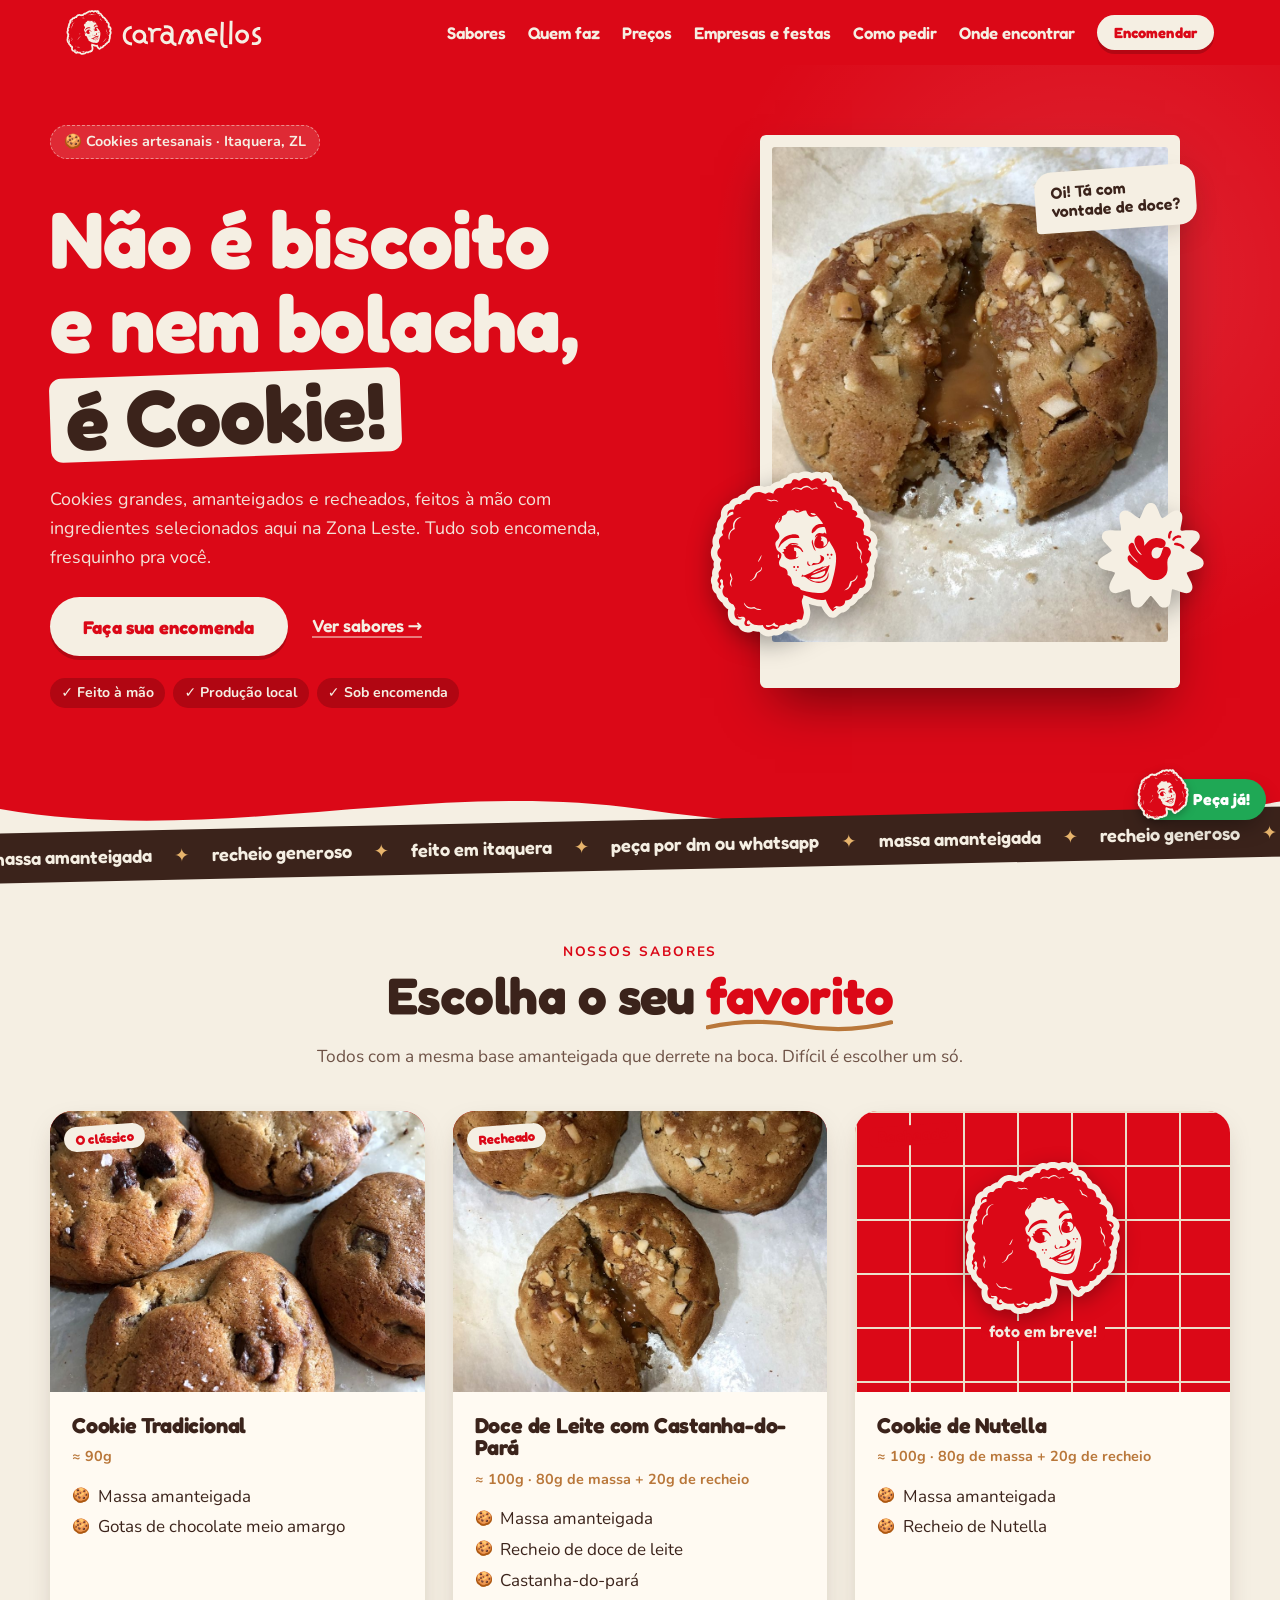
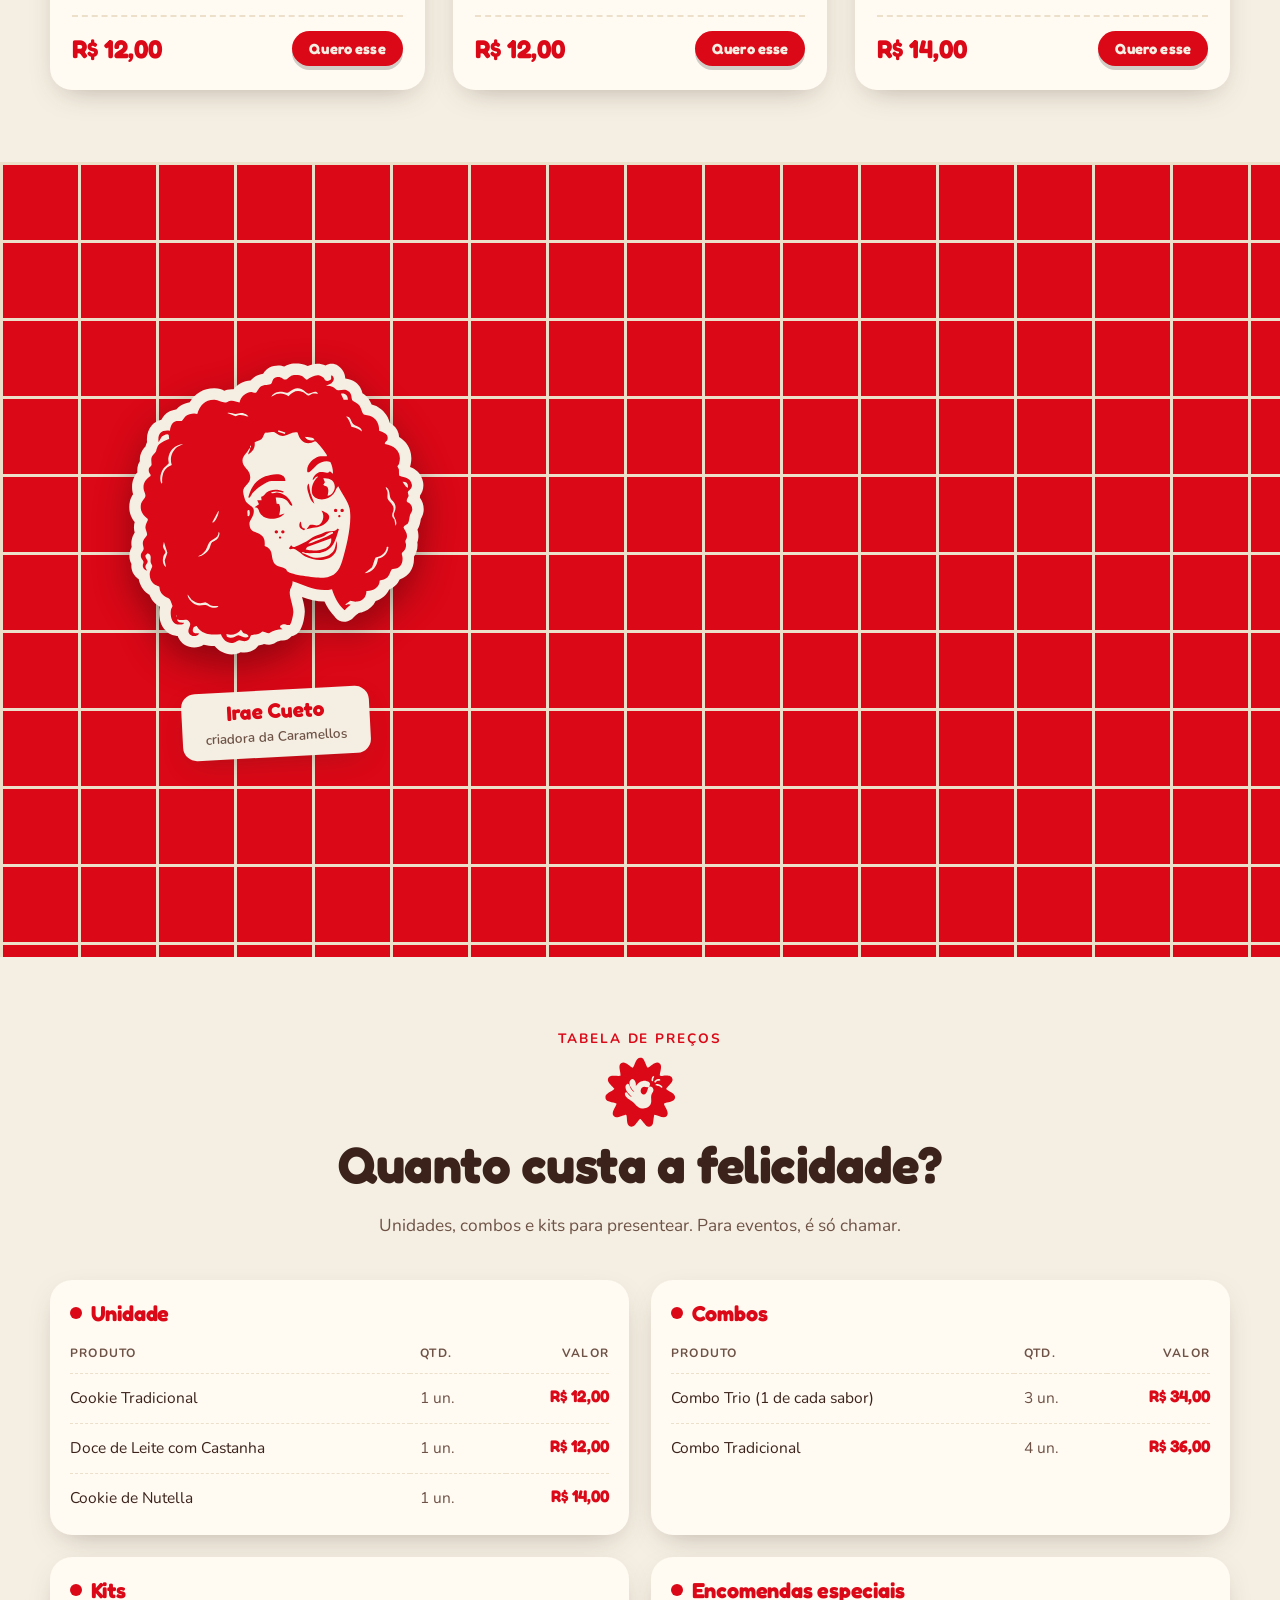
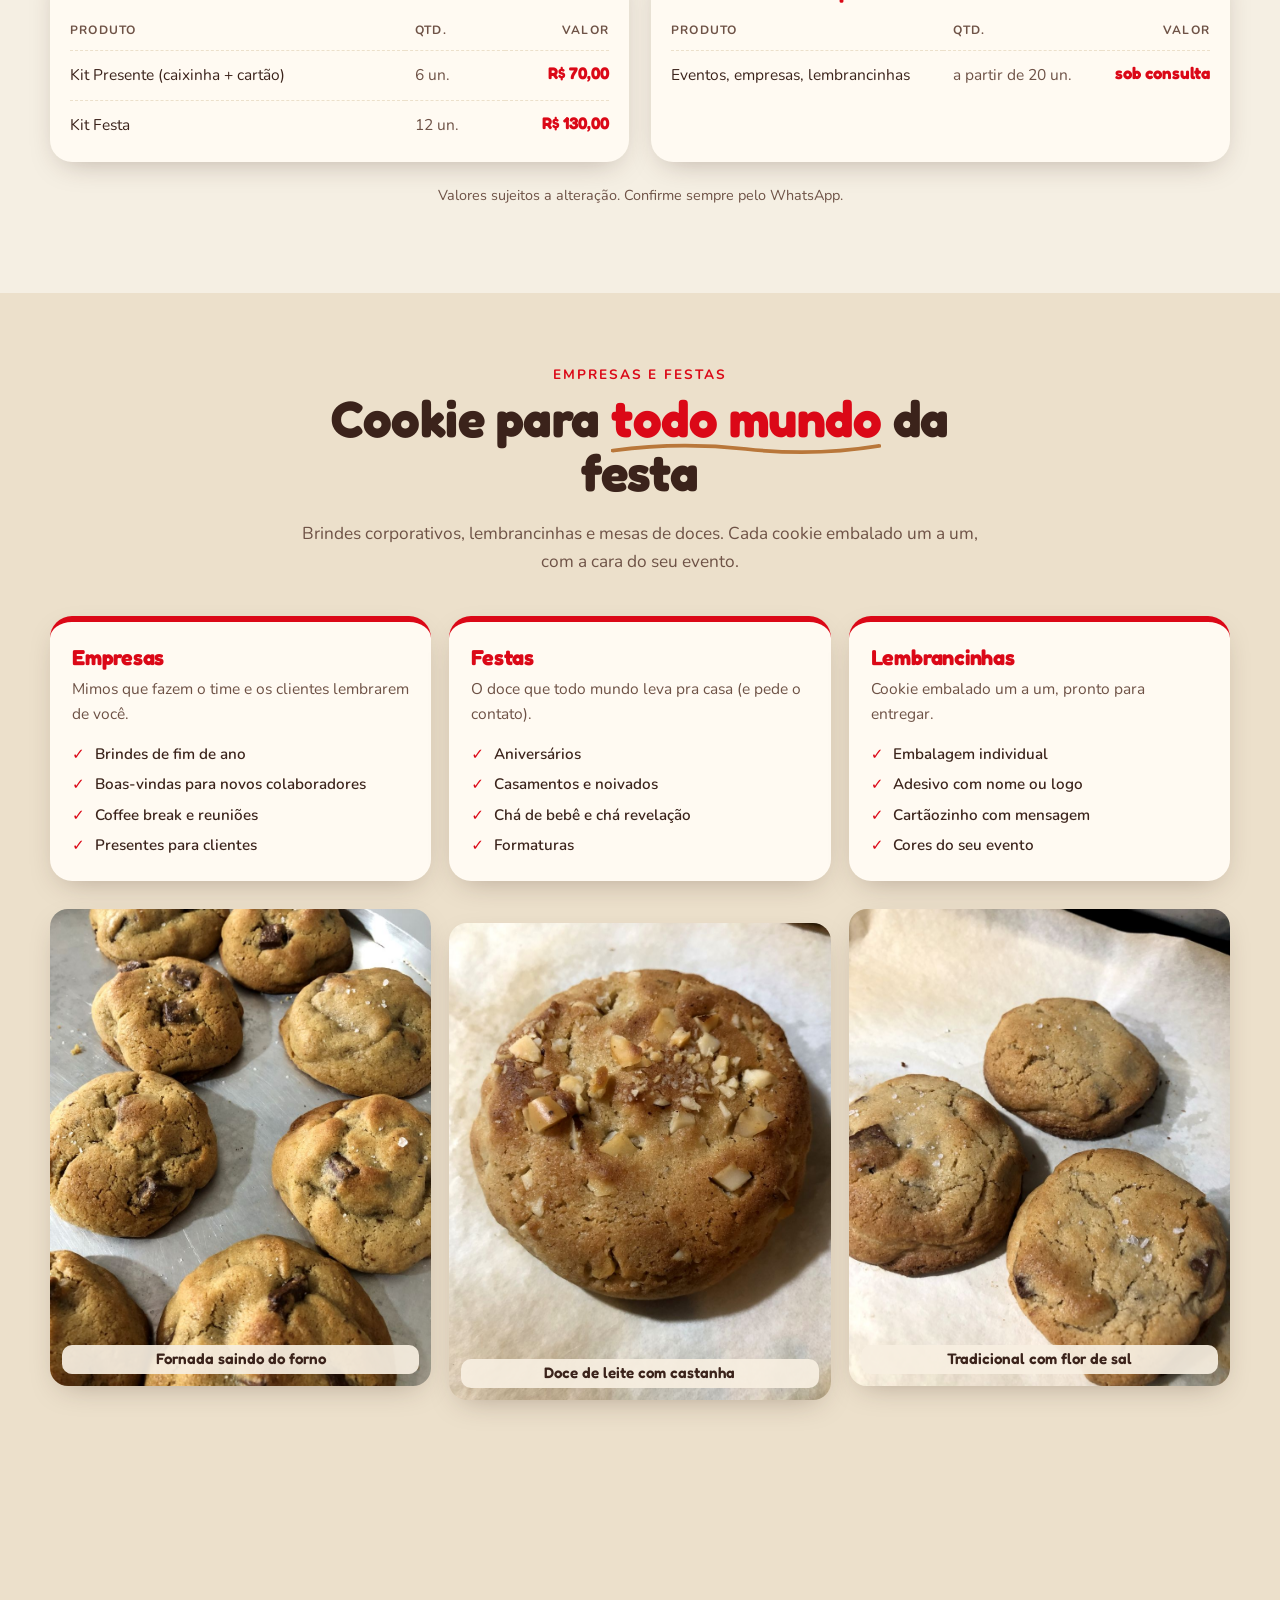
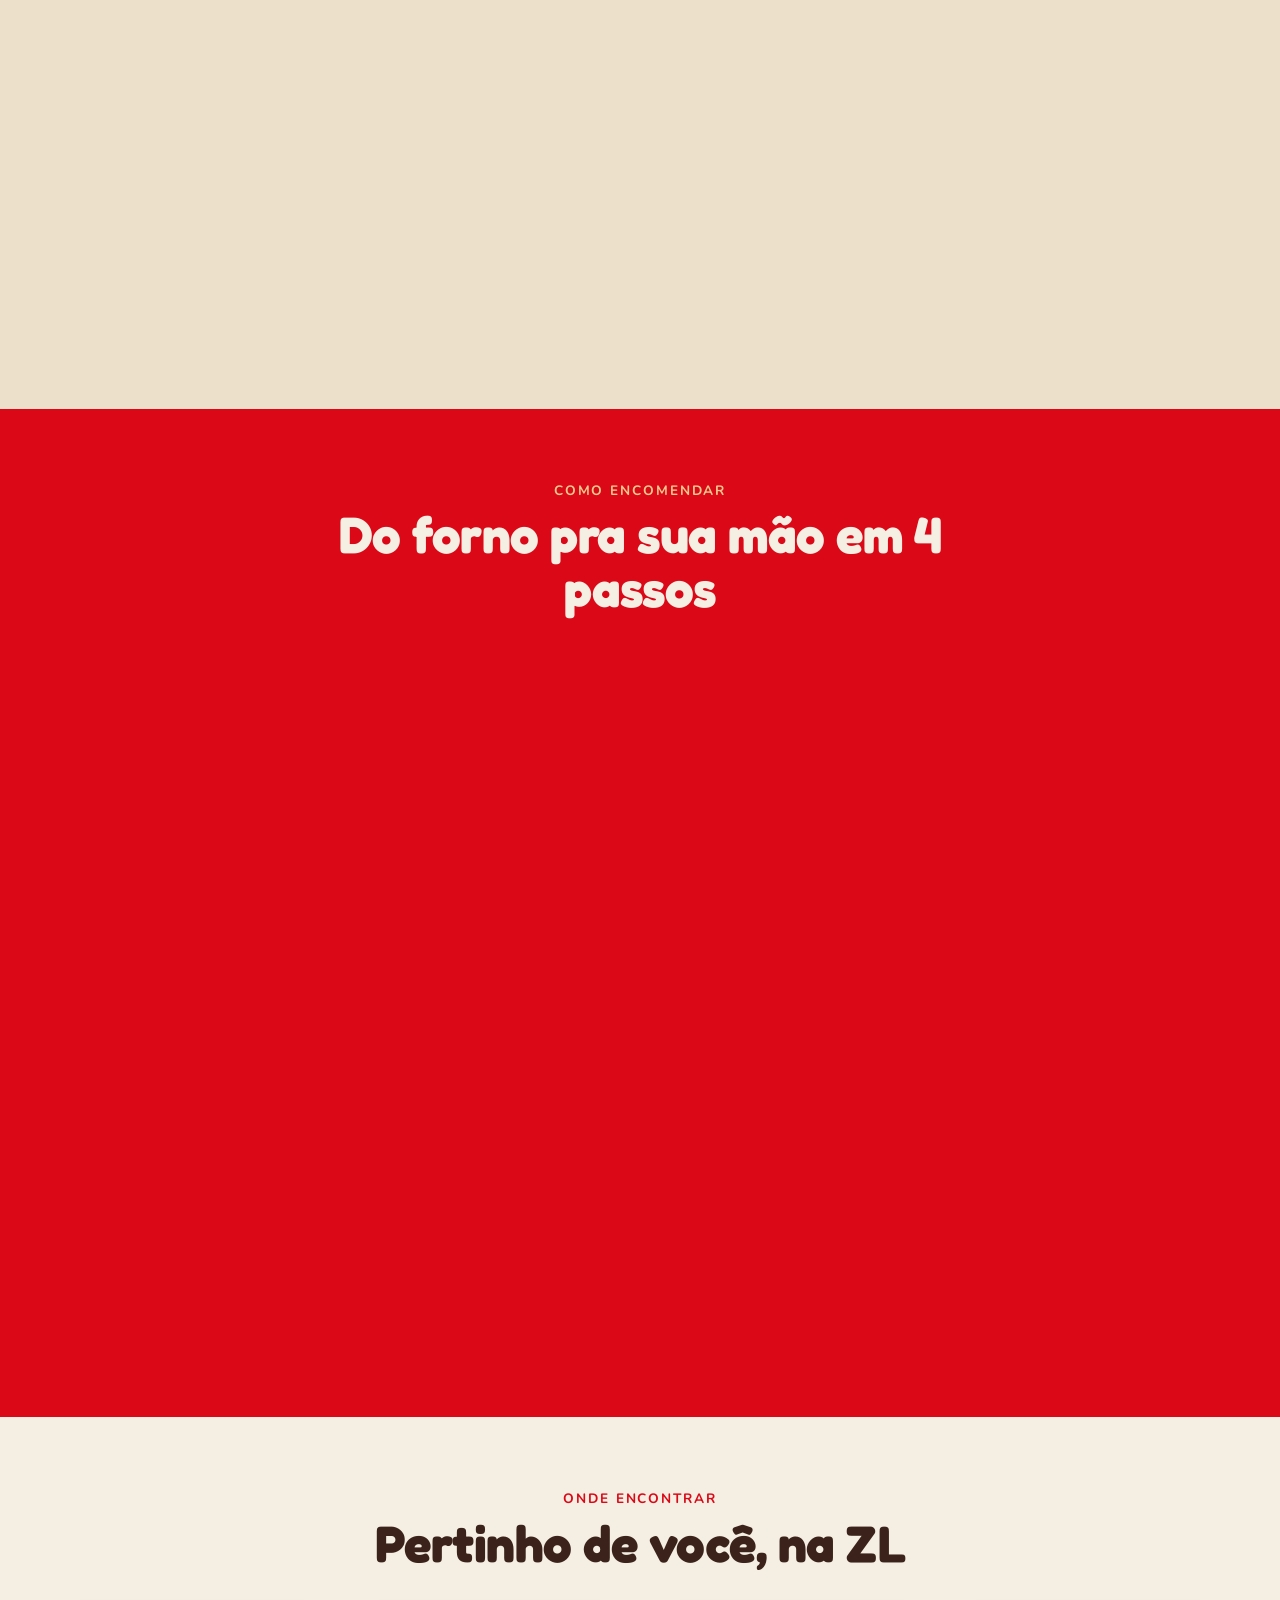
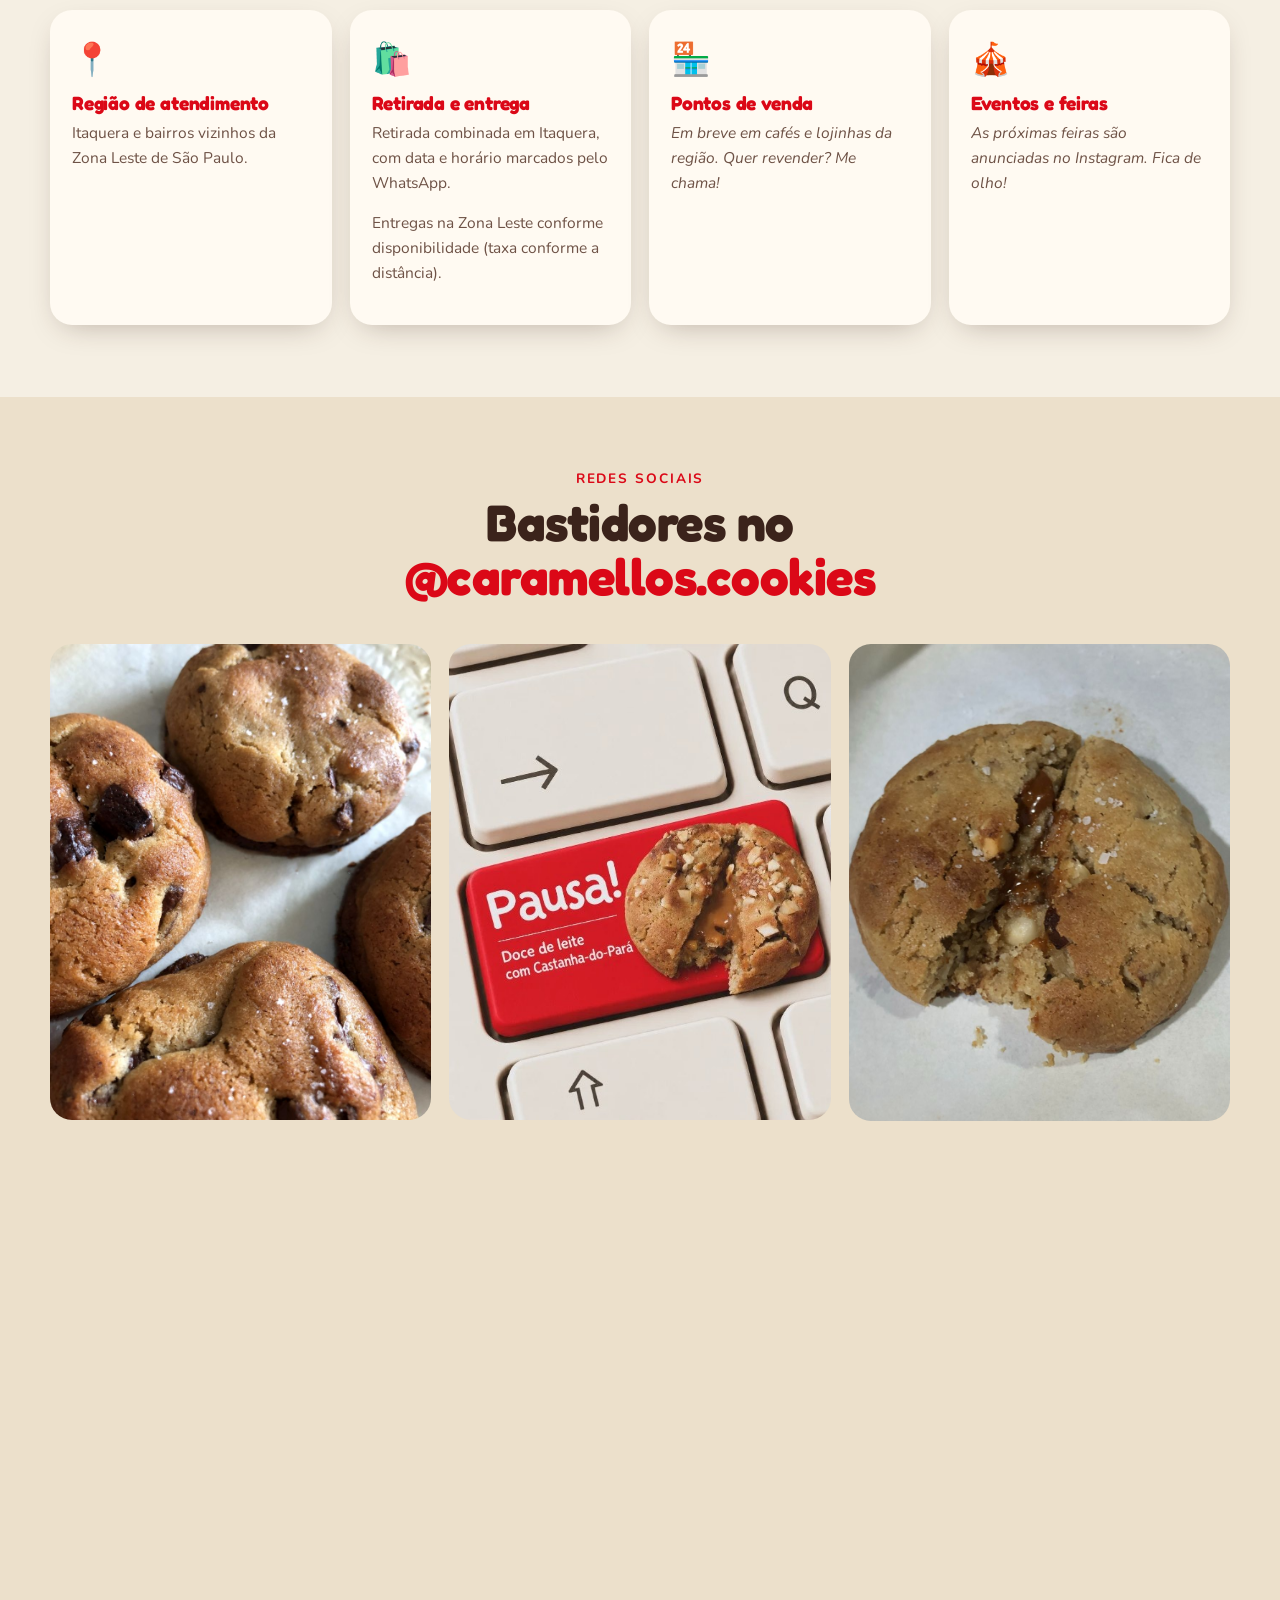
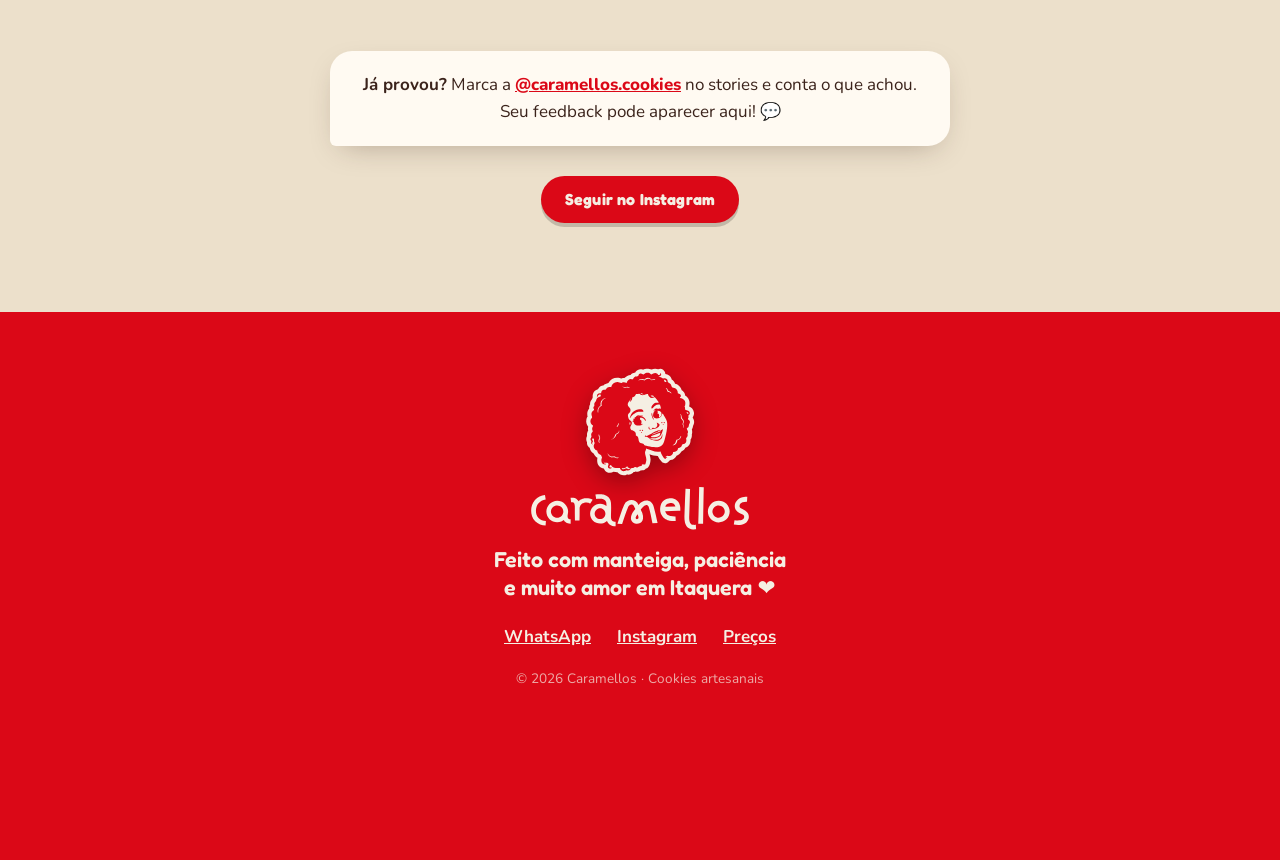
==== commit fcc70264: "Fotos reais dos cookies no site 9 fotos da Caramellos (sem localização GPS, otimizadas para celular)" ====
--- a/index.html
+++ b/index.html
@@ -8,7 +8,7 @@
   <meta name="theme-color" content="#db0817">
   <meta property="og:title" content="Caramellos · Não é biscoito e nem bolacha, é Cookie!">
   <meta property="og:description" content="Cookies artesanais sob encomenda na Zona Leste de SP.">
-  <meta property="og:image" content="img/cookie-doce-de-leite.jpg">
+  <meta property="og:image" content="https://caramelloscookies.com.br/img/fotos/doce-de-leite-recheio.jpg">
   <link rel="icon" href="img/marca/mascote-adesivo.svg" type="image/svg+xml">
   <link rel="preconnect" href="https://fonts.googleapis.com">
   <link rel="preconnect" href="https://fonts.gstatic.com" crossorigin>
@@ -62,7 +62,7 @@
         </div>
         <div class="hero__foto">
           <div class="polaroid">
-            <img src="img/cookie-doce-de-leite.jpg" alt="Cookie de doce de leite com castanha-do-pará partido ao meio" width="538" height="663">
+            <img src="img/fotos/doce-de-leite-recheio.jpg" alt="Cookie de doce de leite com castanha-do-pará partido ao meio, com o recheio escorrendo" width="900" height="1200" fetchpriority="high">
           </div>
           <img class="hero__selo" src="img/marca/selo-ok-creme.svg" alt="Selo Caramellos de aprovação" width="110" height="110">
           <img class="hero__adesivo" src="img/marca/mascote-adesivo.svg" alt="Mascote da Caramellos" width="341" height="334">
@@ -131,6 +131,7 @@
         <p class="cab__txt">Brindes corporativos, lembrancinhas e mesas de doces. Cada cookie embalado um a um, com a cara do seu evento.</p>
       </div>
       <div class="segmentos" id="segmentos"><!-- js --></div>
+      <div class="faixa-fotos" id="corp-fotos"><!-- js --></div>
 
       <div class="orcamento cartao">
         <div class="orcamento__txt">
--- a/css/estilo.css
+++ b/css/estilo.css
@@ -197,7 +197,8 @@
   transition: transform .25s;
 }
 .produto:hover { transform: translateY(-6px); }
-.produto__foto { position: relative; aspect-ratio: 4/3; background: var(--vermelho); }
+.produto__foto { position: relative; aspect-ratio: 4/3; background: var(--vermelho); overflow: hidden; }
+.produto__foto > img:not(.produto__mascote) { position: absolute; inset: 0; object-position: center 55%; }
 .produto__foto img { width: 100%; height: 100%; object-fit: cover; }
 .produto__foto--vazia {
   display: grid; place-items: center; align-content: center; gap: 6px; color: var(--creme);
@@ -306,6 +307,18 @@
 .segmento ul { list-style: none; padding: 0; margin: 0; display: grid; gap: 6px; }
 .segmento li { padding-left: 1.5em; position: relative; font-weight: 600; font-size: .95rem; }
 .segmento li::before { content: "✓"; position: absolute; left: 0; color: var(--vermelho); font-weight: 800; }
+.faixa-fotos { display: grid; grid-template-columns: repeat(3, minmax(0, 1fr)); gap: 10px; margin-bottom: 28px; }
+.faixa-fotos__item { margin: 0; position: relative; border-radius: 18px; overflow: hidden; aspect-ratio: 4 / 5; max-width: 100%; box-shadow: var(--sombra); }
+.faixa-fotos__item img { position: absolute; inset: 0; }
+.faixa-fotos__item:nth-child(2) { transform: translateY(14px); }
+.faixa-fotos__item img { width: 100%; height: 100%; object-fit: cover; transition: transform .5s; }
+.faixa-fotos__item:hover img { transform: scale(1.05); }
+.faixa-fotos__item figcaption {
+  position: absolute; left: 8px; right: 8px; bottom: 8px; padding: .35em .7em; border-radius: 10px;
+  background: rgba(248, 239, 225, .92); color: var(--chocolate); font: 600 .78rem/1.2 var(--titulo); text-align: center;
+}
+@media (max-width: 559px) { .faixa-fotos__item figcaption { display: none; } .faixa-fotos__item:nth-child(2) { transform: translateY(8px); } }
+@media (min-width: 760px) { .faixa-fotos { gap: 18px; margin-bottom: 44px; } .faixa-fotos__item figcaption { font-size: .95rem; left: 12px; right: 12px; bottom: 12px; } }
 .orcamento { display: grid; gap: 24px; padding: 26px 20px; }
 @media (min-width: 900px) { .orcamento { grid-template-columns: 1fr 1.2fr; padding: 36px 40px; align-items: start; } }
 .orcamento__txt img { width: 64px; height: auto; margin-bottom: 10px; }
@@ -339,8 +352,8 @@
 /* ---------- instagram ---------- */
 .arroba { color: var(--vermelho); text-decoration: none; word-break: break-word; }
 .galeria { display: grid; grid-template-columns: repeat(3, 1fr); gap: 8px; margin-bottom: 36px; }
-.galeria__item { border-radius: 14px; overflow: hidden; aspect-ratio: 4/5; position: relative; }
-.galeria__item img { width: 100%; height: 100%; object-fit: cover; transition: transform .35s; }
+.galeria__item { border-radius: 14px; overflow: hidden; aspect-ratio: 4/5; position: relative; max-width: 100%; }
+.galeria__item img { position: absolute; inset: 0; width: 100%; height: 100%; object-fit: cover; transition: transform .35s; }
 .galeria__item:hover img { transform: scale(1.06); }
 @media (min-width: 700px) { .galeria { gap: 18px; } .galeria__item { border-radius: var(--raio); } }
 .depoimentos { display: grid; gap: 18px; margin-bottom: 30px; }
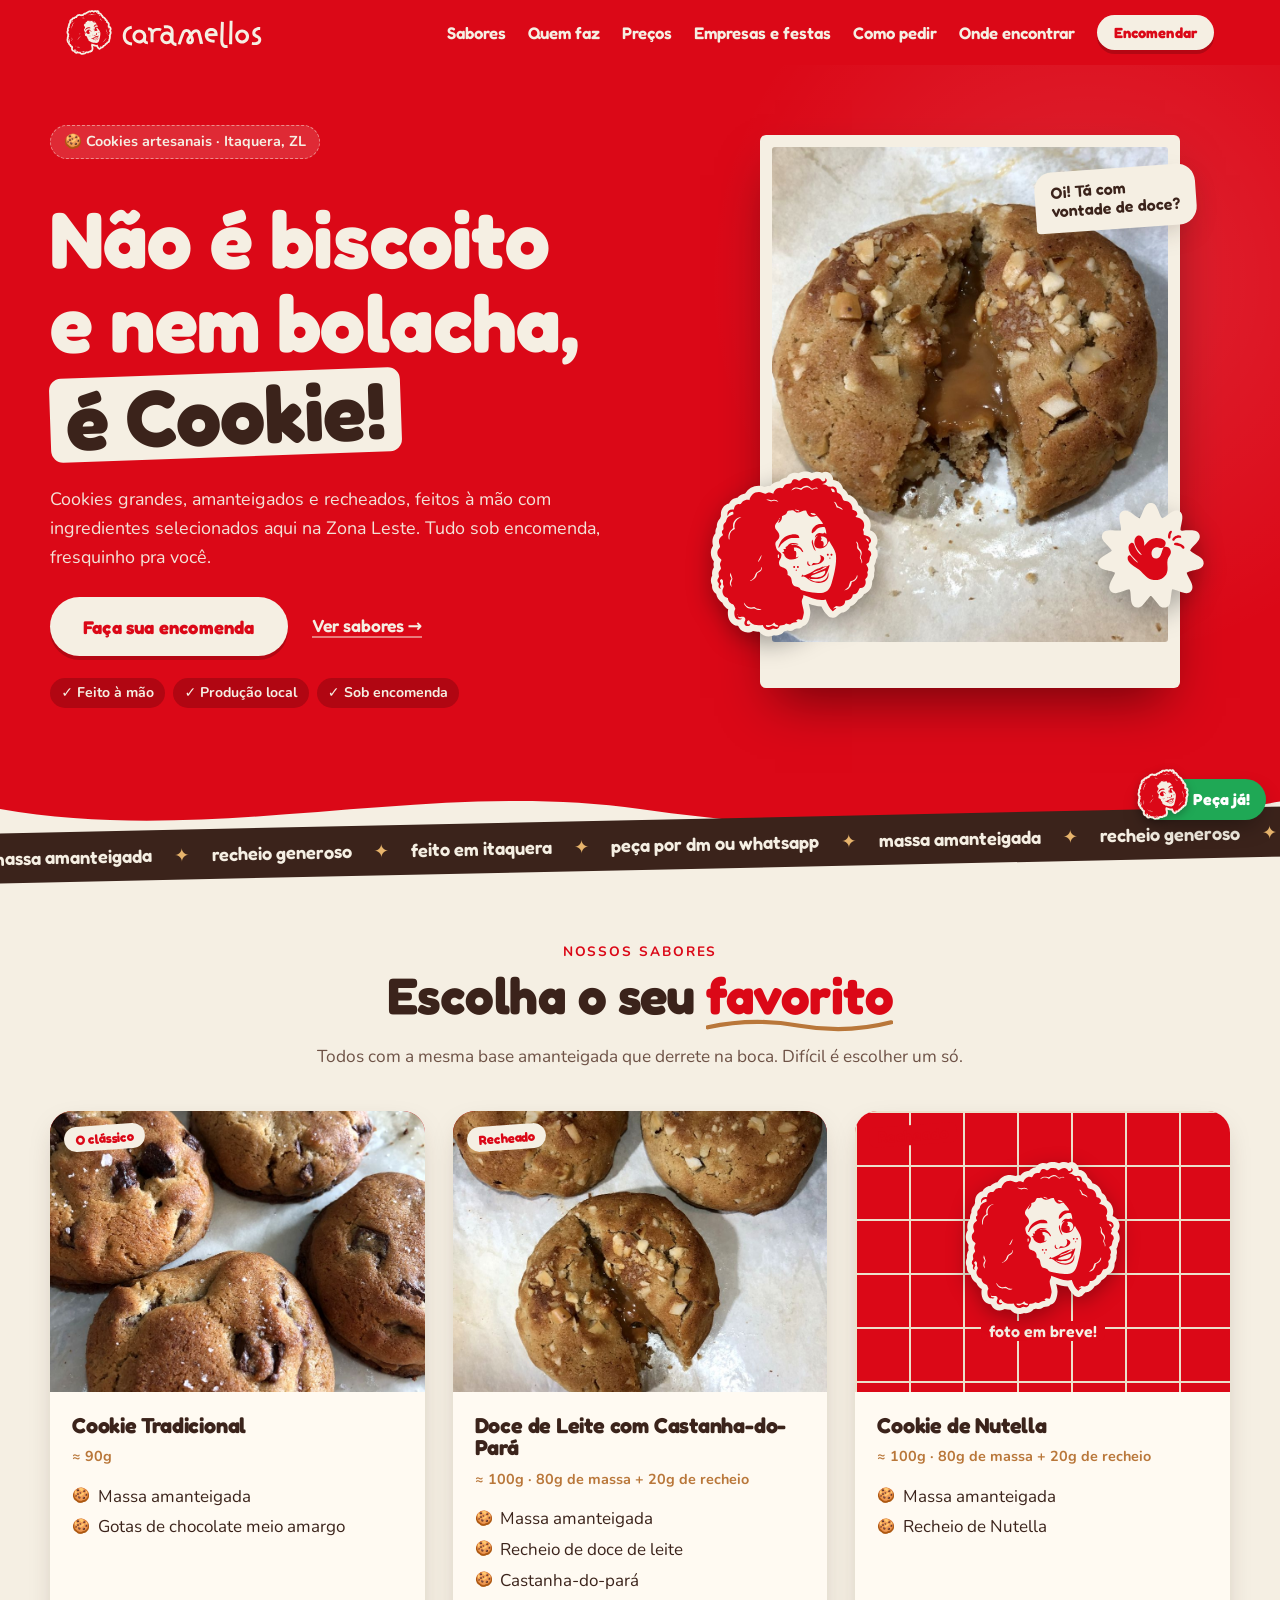
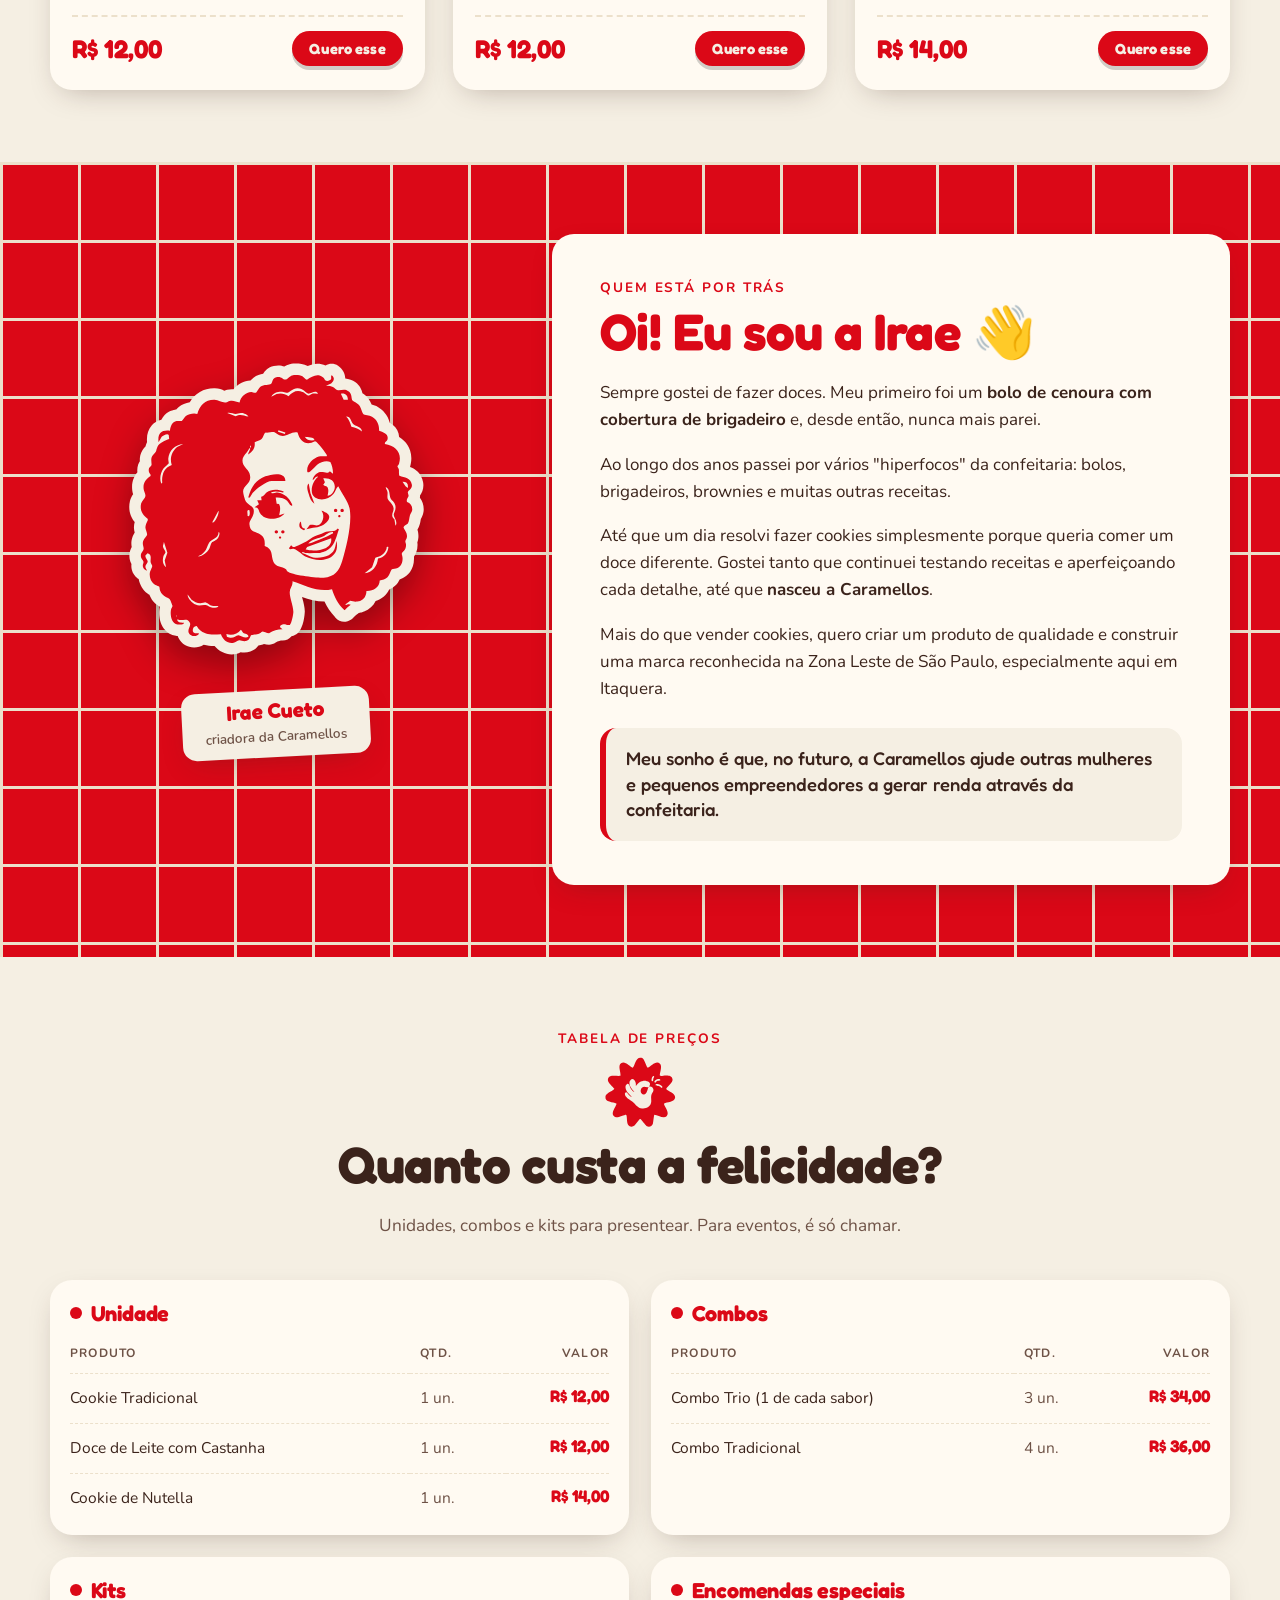
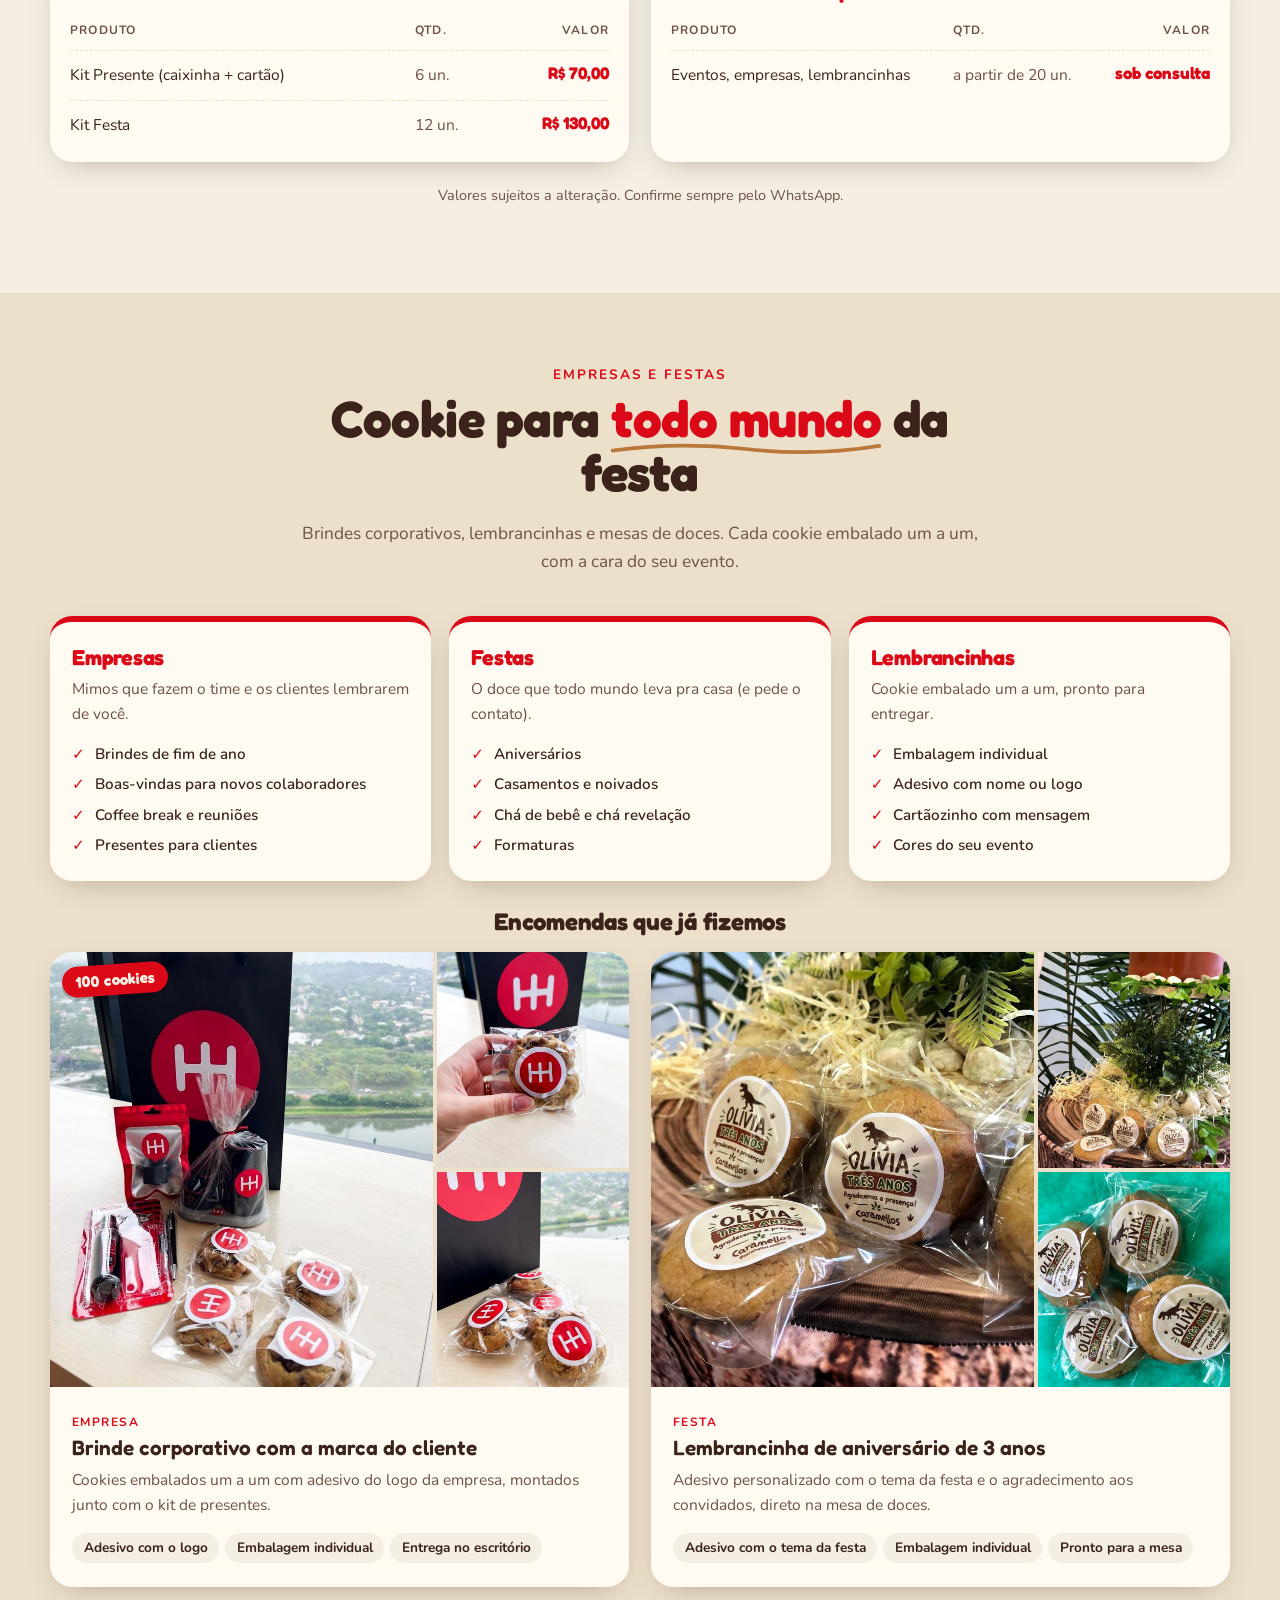
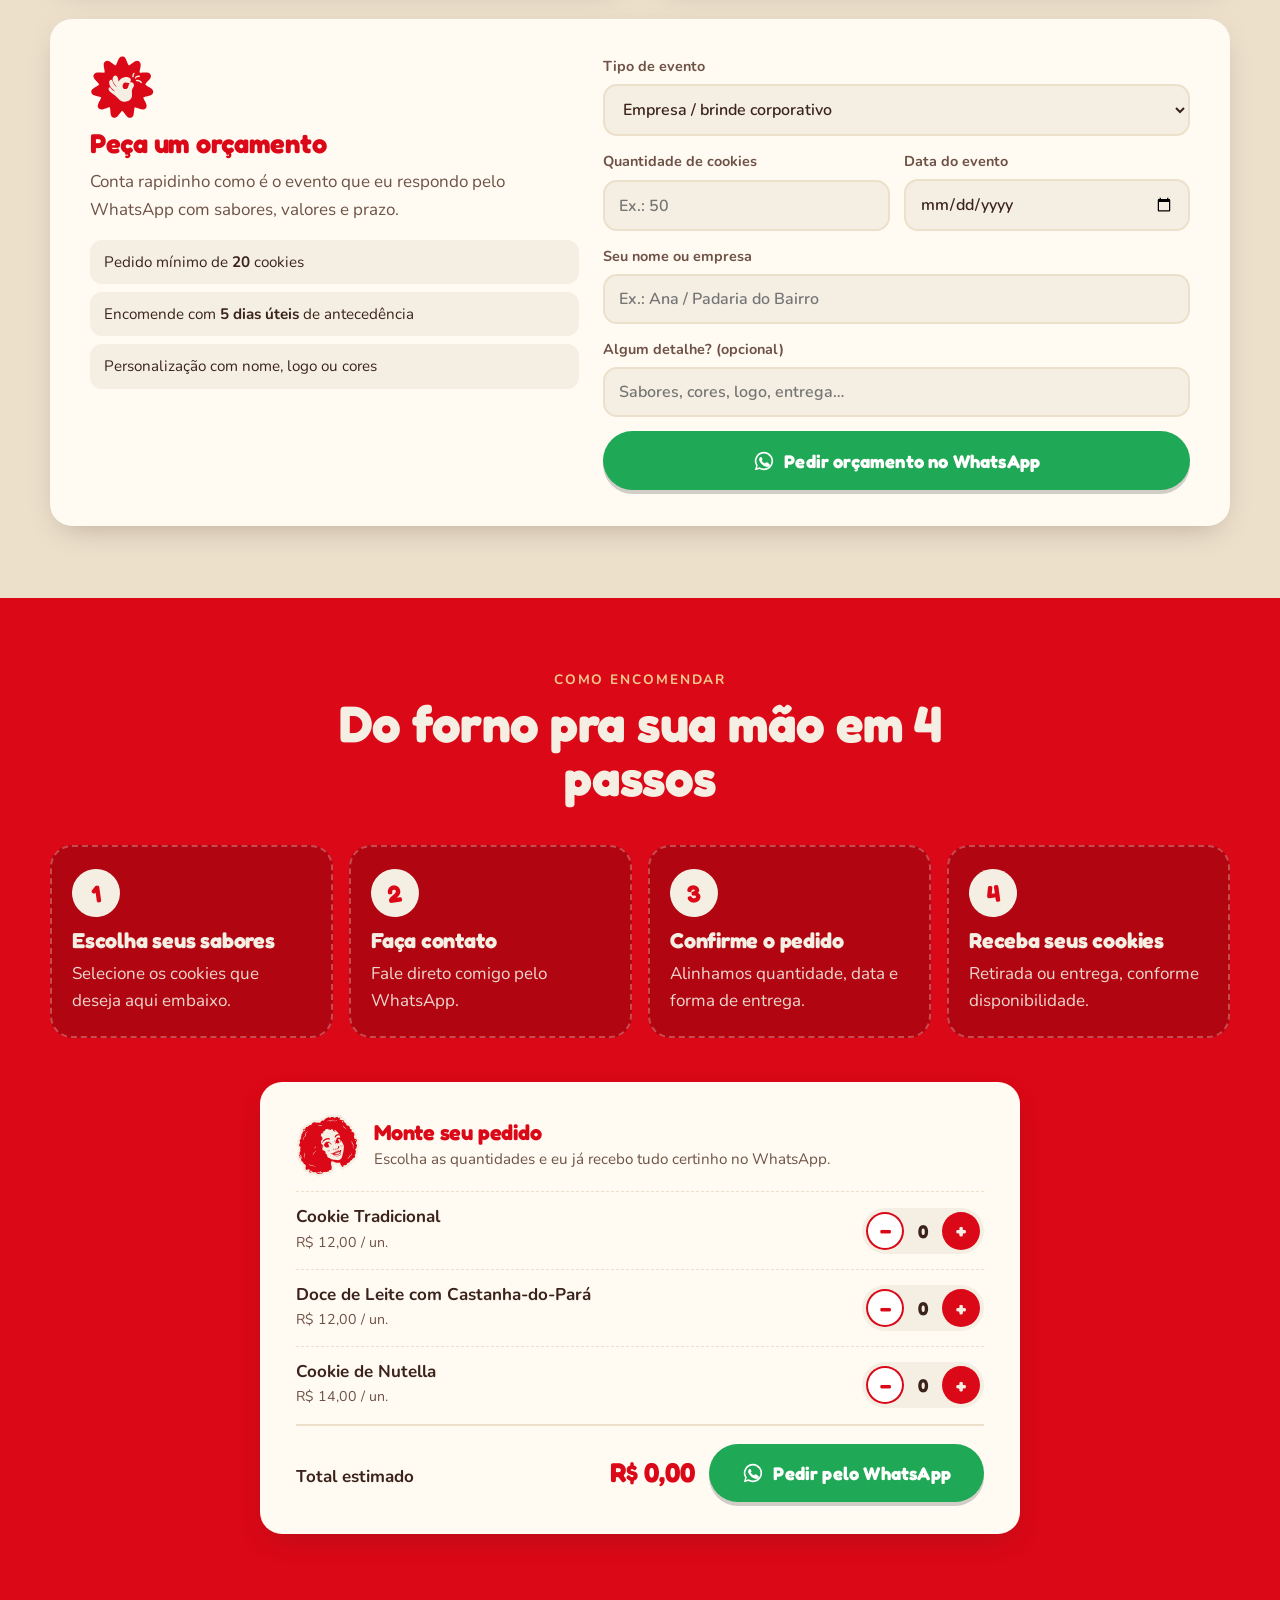
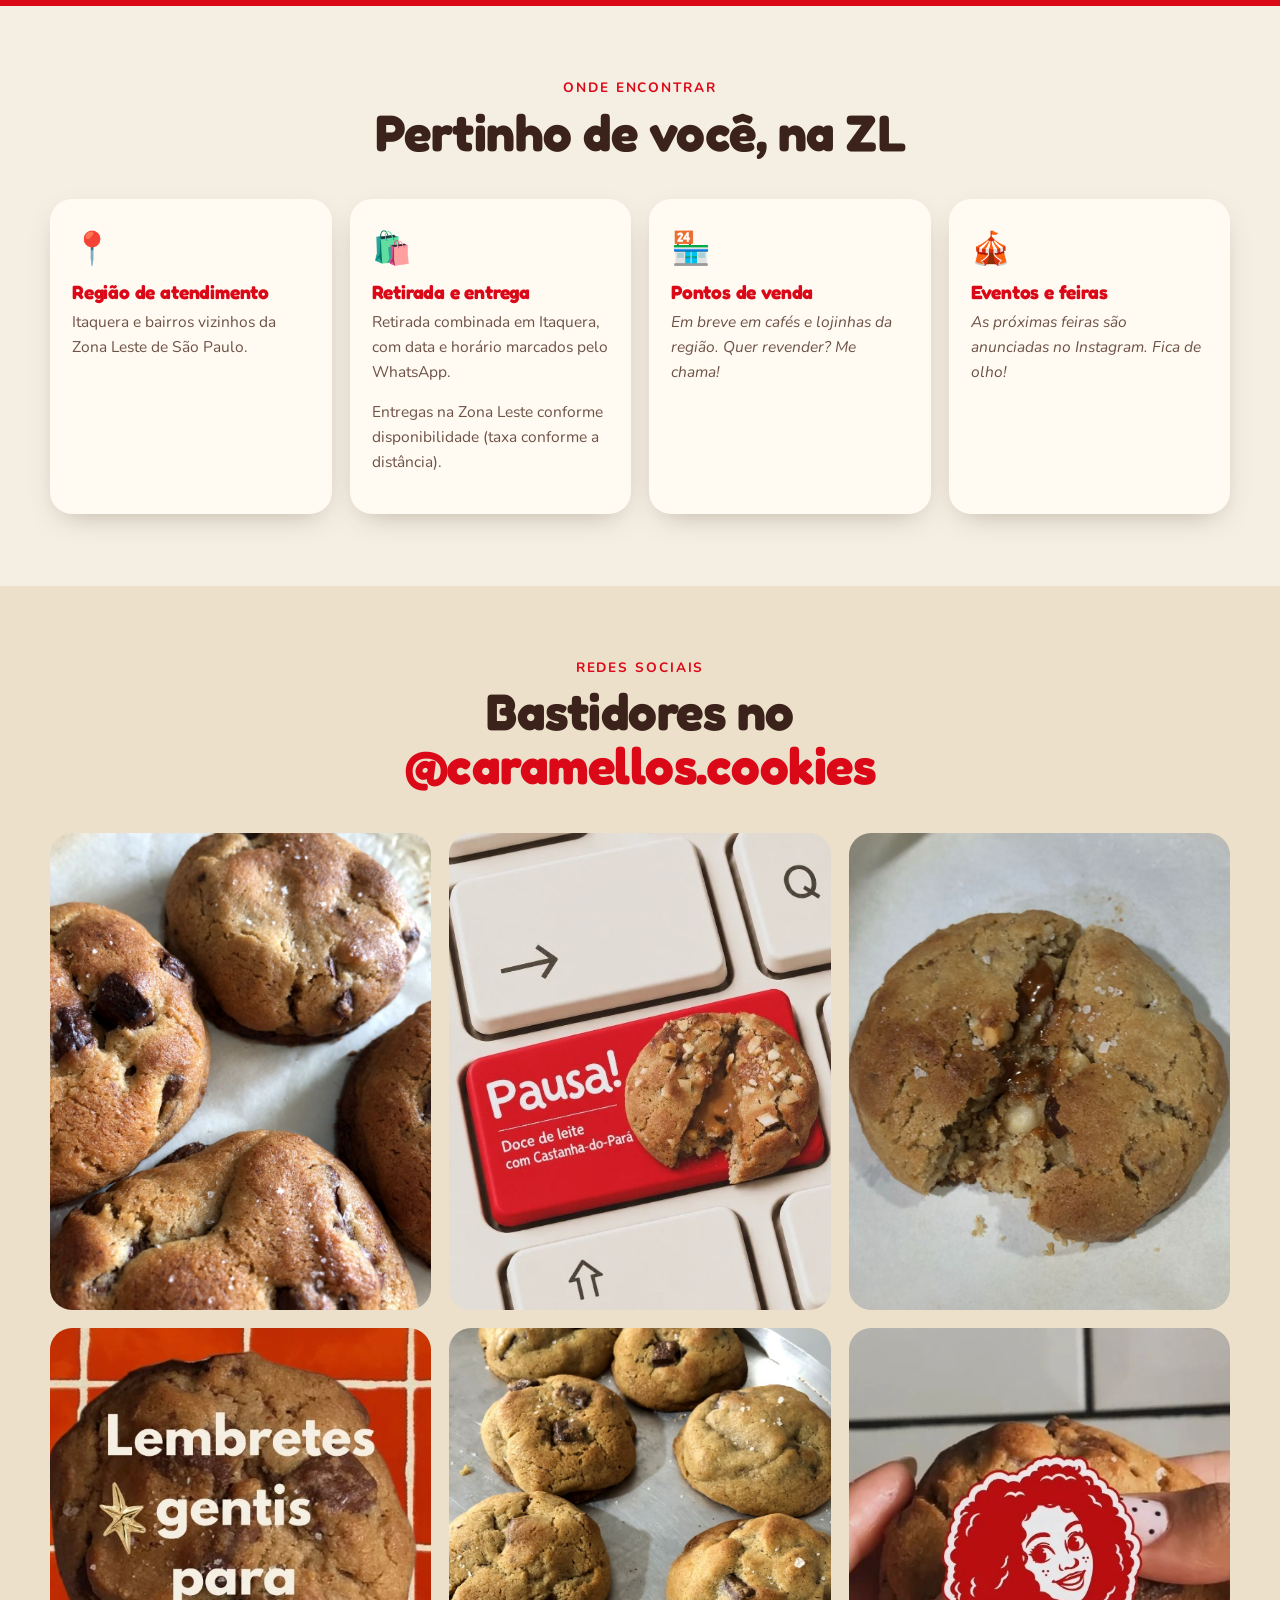
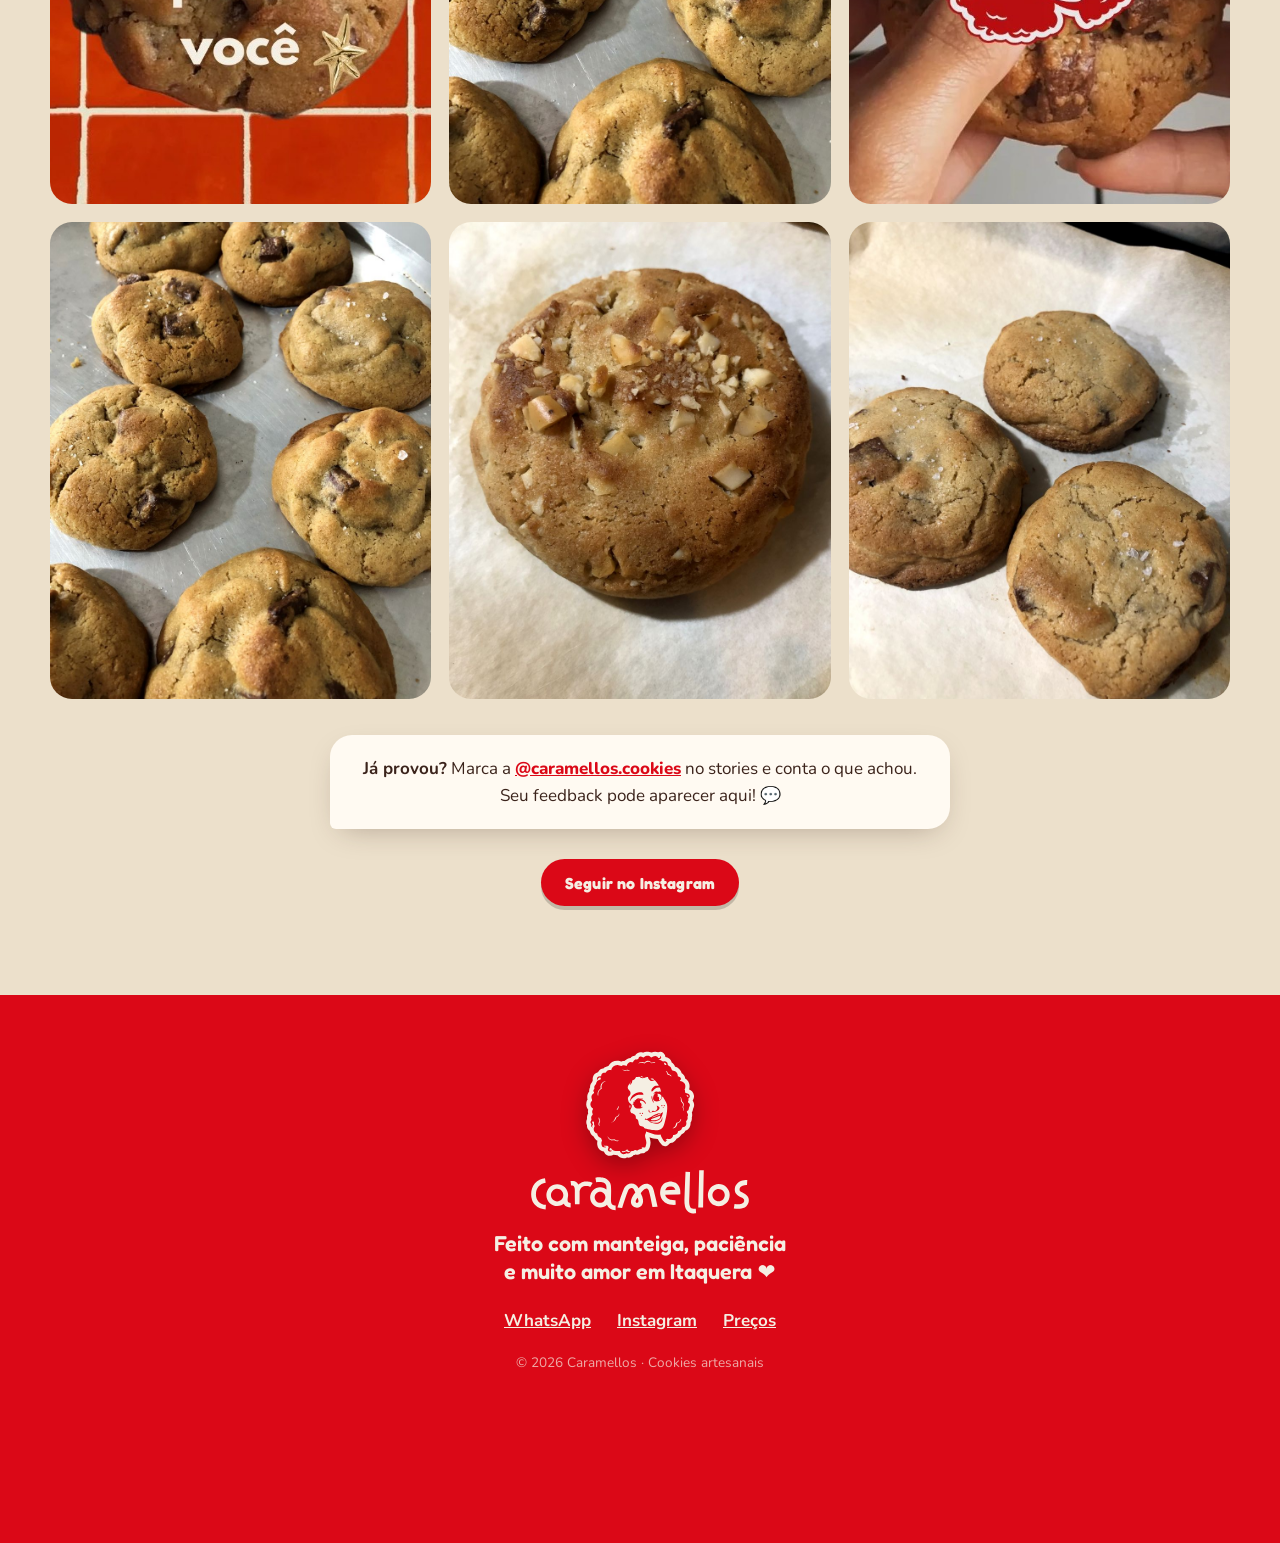
==== commit 35eea5b4: "Encomendas que já fizemos em Empresas e festas Dois cases com fotos reais: brinde corporativo com o " ====
--- a/index.html
+++ b/index.html
@@ -131,7 +131,10 @@
         <p class="cab__txt">Brindes corporativos, lembrancinhas e mesas de doces. Cada cookie embalado um a um, com a cara do seu evento.</p>
       </div>
       <div class="segmentos" id="segmentos"><!-- js --></div>
-      <div class="faixa-fotos" id="corp-fotos"><!-- js --></div>
+      <div class="cases">
+        <h3 class="cases__titulo">Encomendas que já fizemos</h3>
+        <div class="cases__lista" id="corp-cases"><!-- js --></div>
+      </div>
 
       <div class="orcamento cartao">
         <div class="orcamento__txt">
--- a/css/estilo.css
+++ b/css/estilo.css
@@ -319,6 +319,21 @@
 }
 @media (max-width: 559px) { .faixa-fotos__item figcaption { display: none; } .faixa-fotos__item:nth-child(2) { transform: translateY(8px); } }
 @media (min-width: 760px) { .faixa-fotos { gap: 18px; margin-bottom: 44px; } .faixa-fotos__item figcaption { font-size: .95rem; left: 12px; right: 12px; bottom: 12px; } }
+.cases { margin-bottom: 32px; }
+.cases__titulo { text-align: center; font-size: 1.5rem; margin-bottom: 18px; }
+.cases__lista { display: grid; gap: 22px; }
+@media (min-width: 900px) { .cases__lista { grid-template-columns: 1fr 1fr; } }
+.case { overflow: hidden; display: grid; }
+.case__fotos { position: relative; display: grid; grid-template-columns: 2fr 1fr; grid-template-rows: 1fr 1fr; gap: 4px; aspect-ratio: 4 / 3; max-width: 100%; background: var(--creme-2); }
+.case__foto { width: 100%; height: 100%; object-fit: cover; min-height: 0; }
+.case__foto--0 { grid-row: 1 / 3; }
+.case__selo { position: absolute; top: 12px; left: 12px; background: var(--vermelho); color: var(--creme); font: 700 .95rem var(--titulo); padding: .4em .9em; border-radius: 999px; transform: rotate(-4deg); box-shadow: 0 4px 0 rgba(0,0,0,.18); }
+.case__txt { padding: 20px 22px 24px; }
+.case__tipo { display: inline-block; font: 700 .75rem var(--corpo); text-transform: uppercase; letter-spacing: .12em; color: var(--vermelho); margin-bottom: 6px; }
+.case__txt h4 { font: 600 1.3rem/1.15 var(--titulo); margin: 0 0 .4em; }
+.case__txt p { color: var(--texto-suave); font-size: .97rem; }
+.case__txt ul { list-style: none; padding: 0; margin: 0; display: flex; flex-wrap: wrap; gap: 6px; }
+.case__txt li { background: var(--creme); border-radius: 999px; padding: .3em .85em; font-size: .85rem; font-weight: 700; }
 .orcamento { display: grid; gap: 24px; padding: 26px 20px; }
 @media (min-width: 900px) { .orcamento { grid-template-columns: 1fr 1.2fr; padding: 36px 40px; align-items: start; } }
 .orcamento__txt img { width: 64px; height: auto; margin-bottom: 10px; }
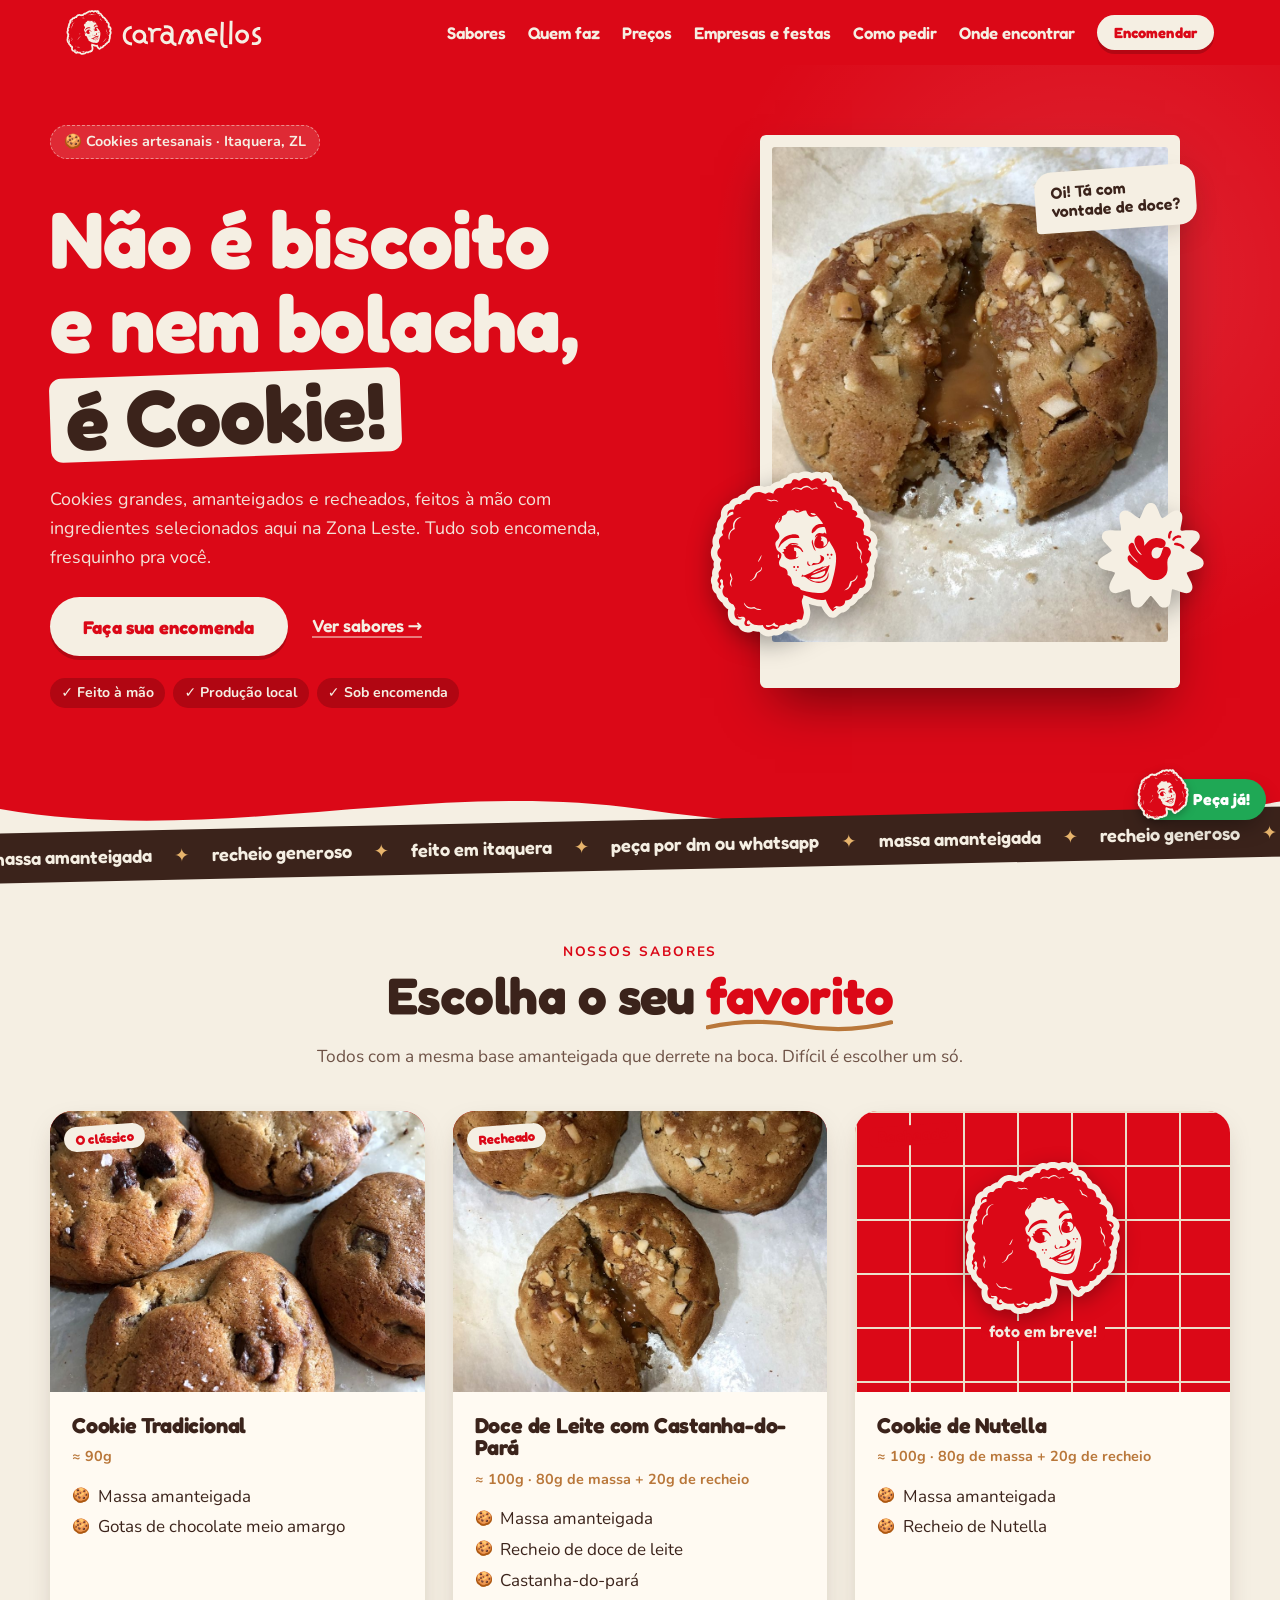
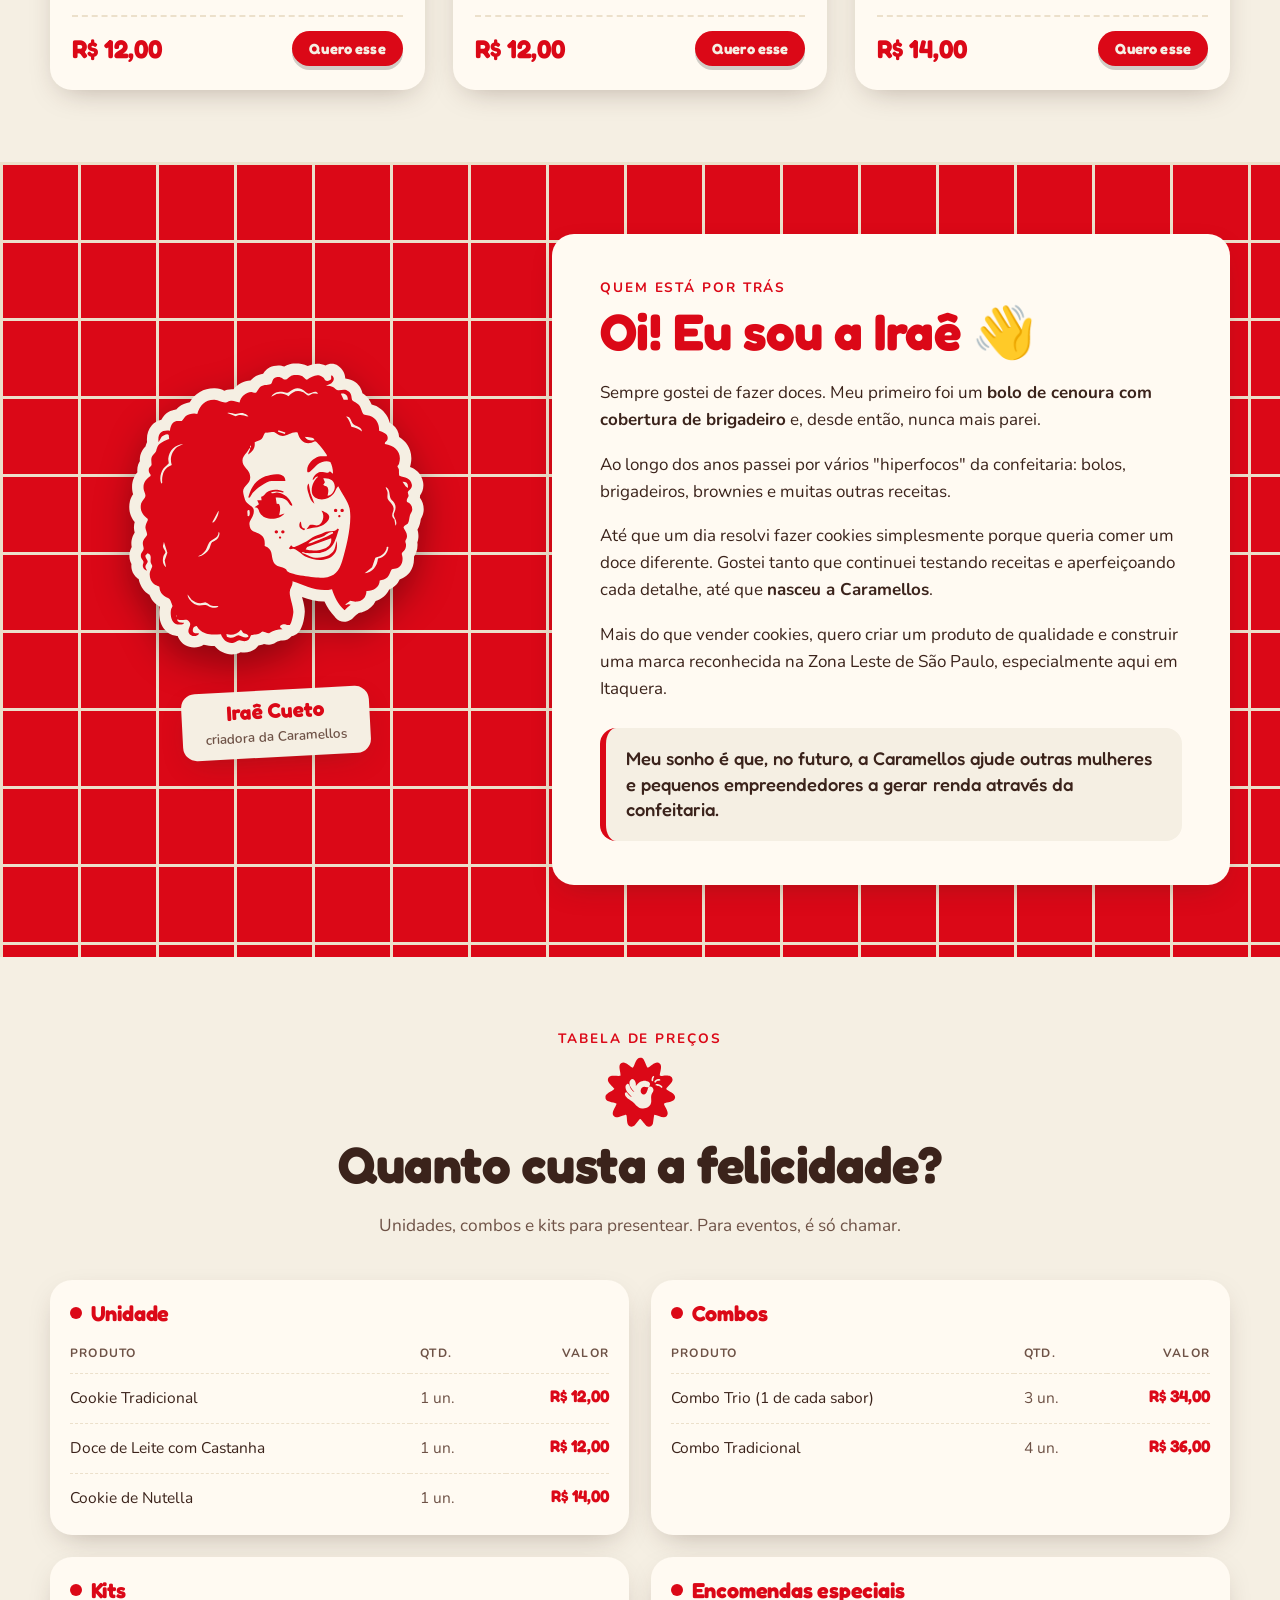
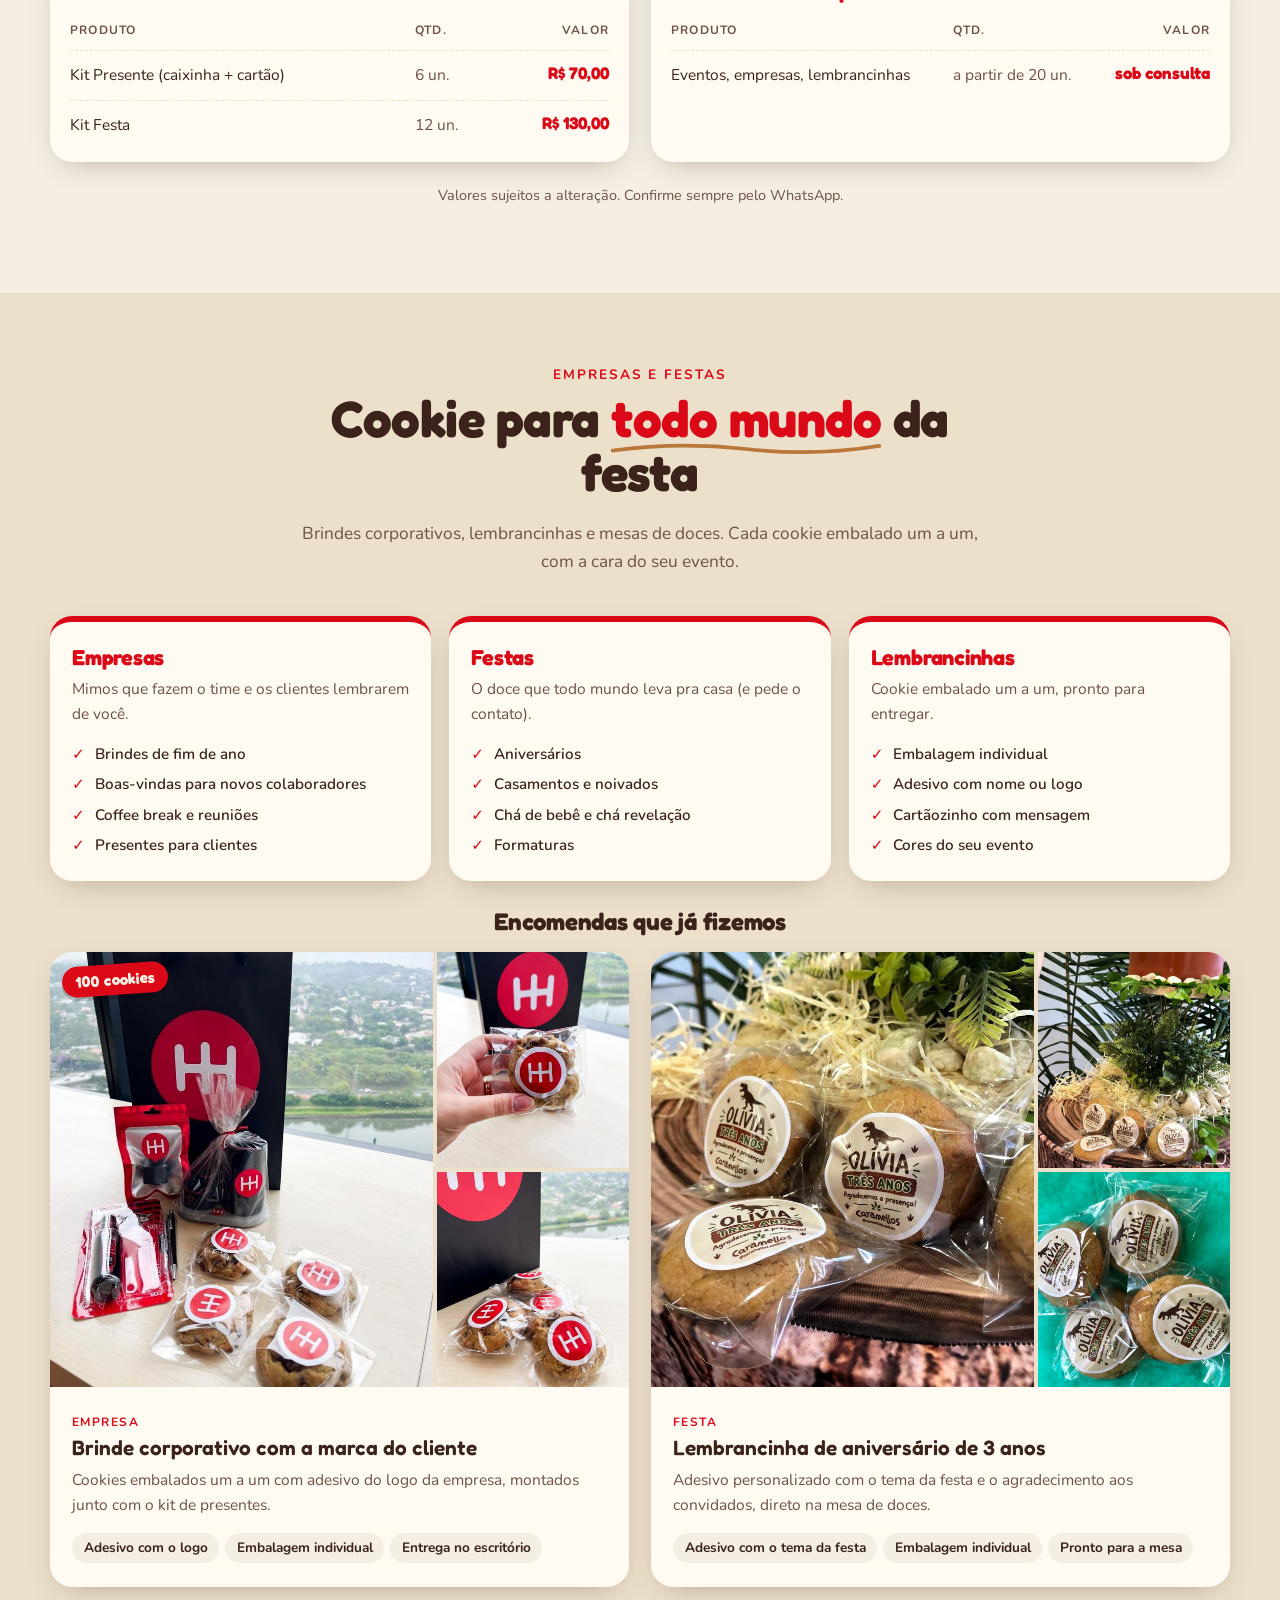
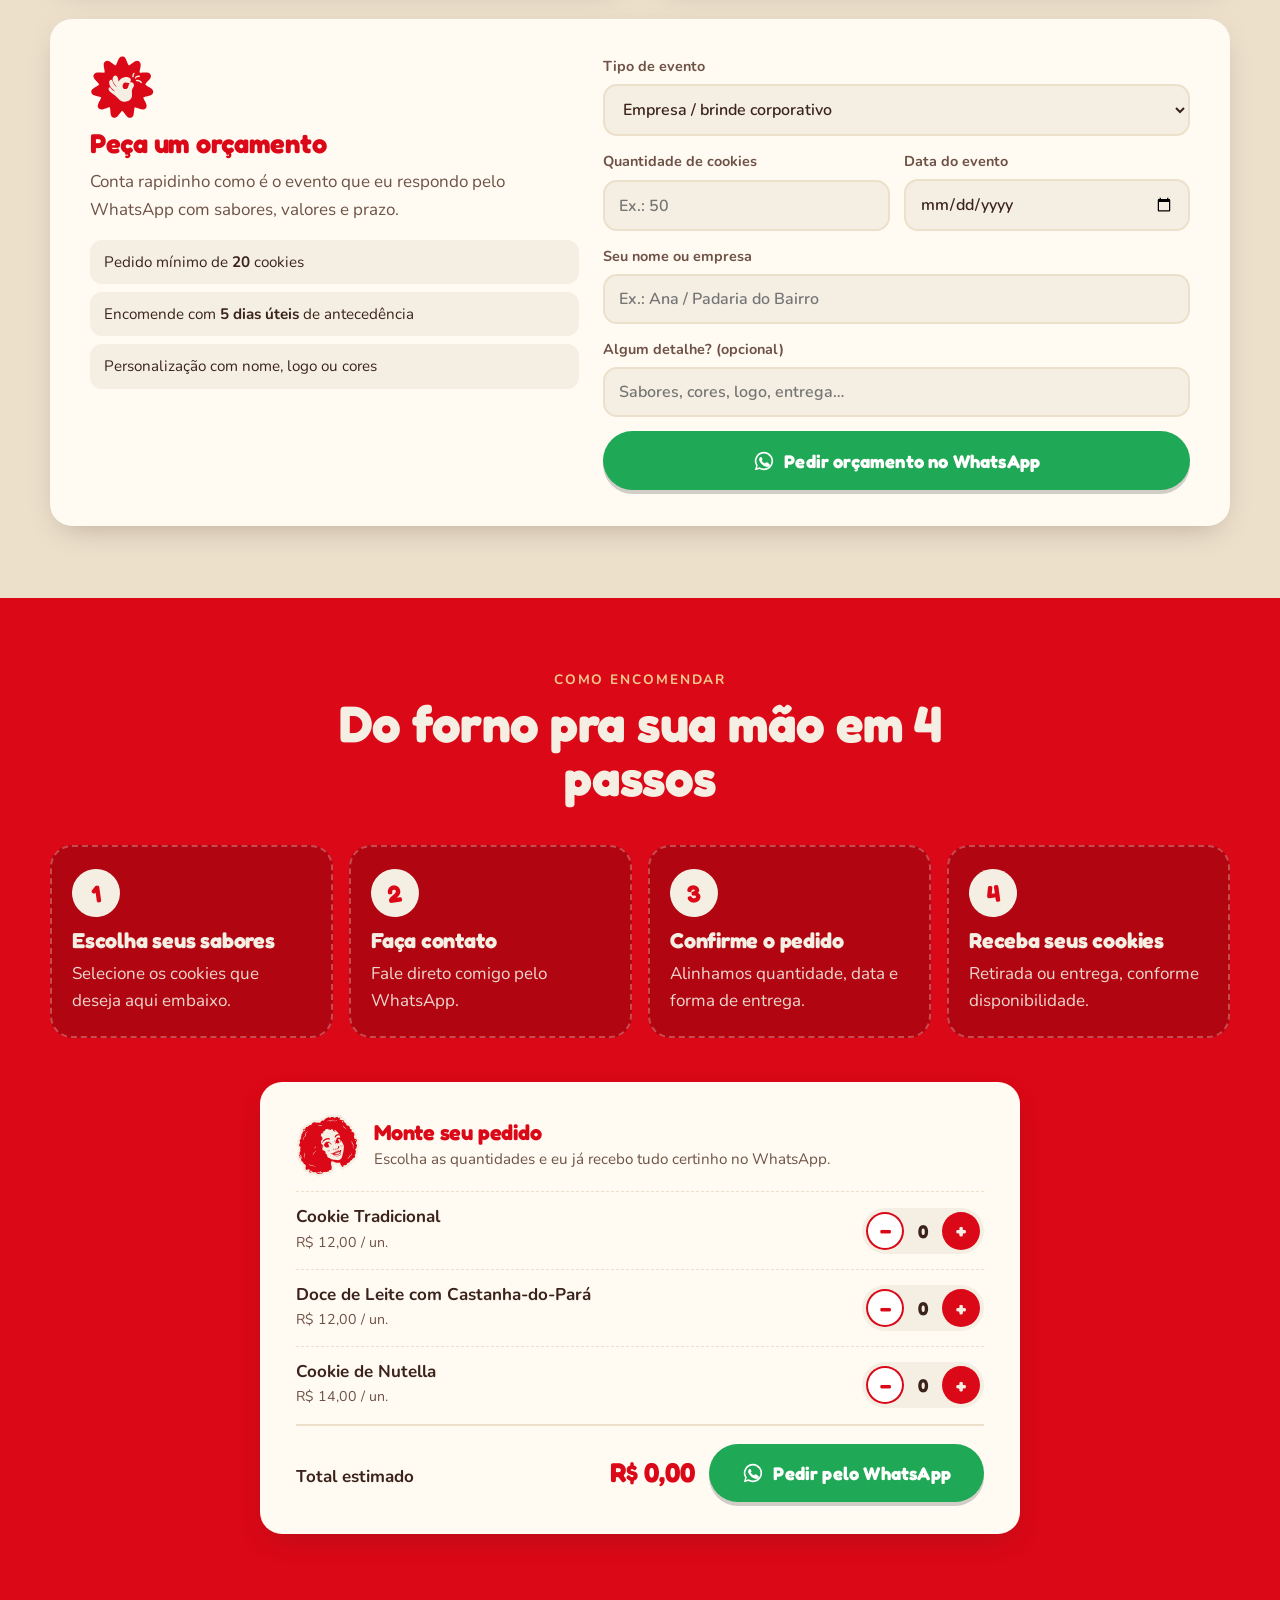
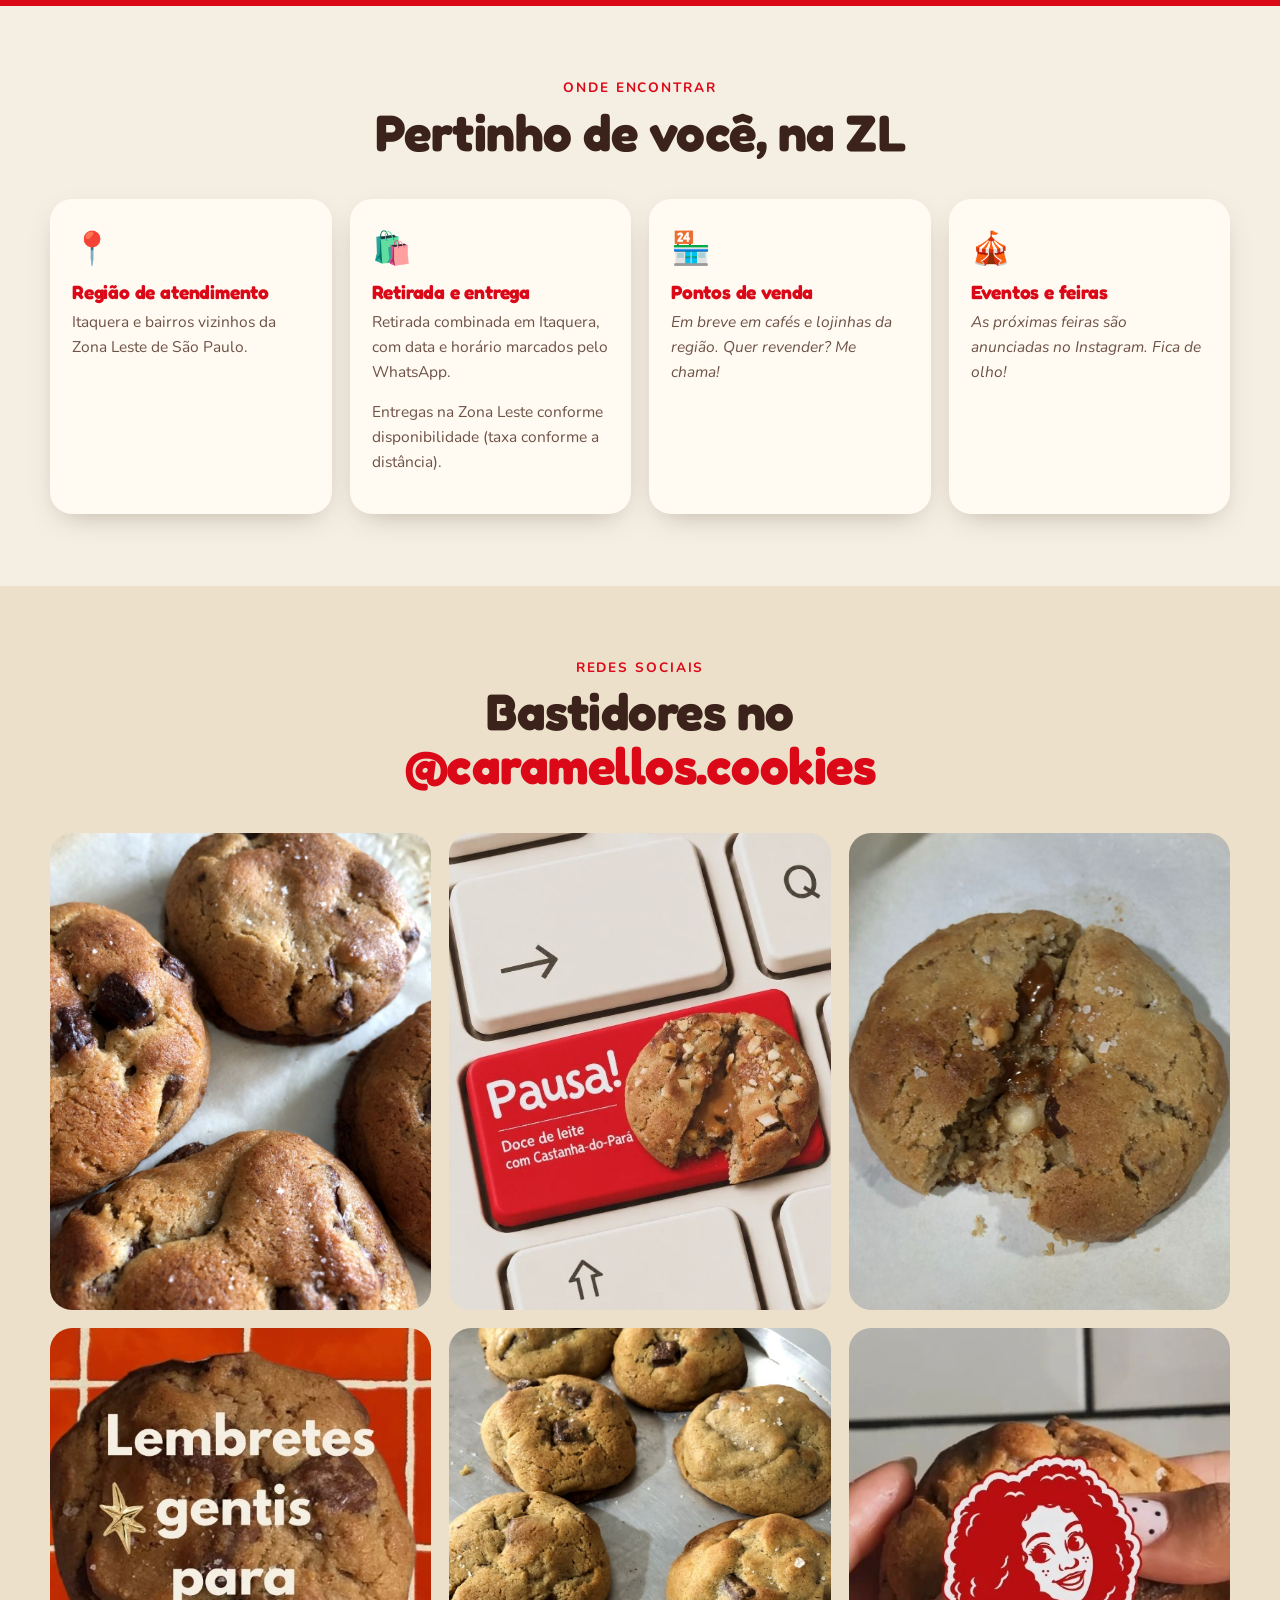
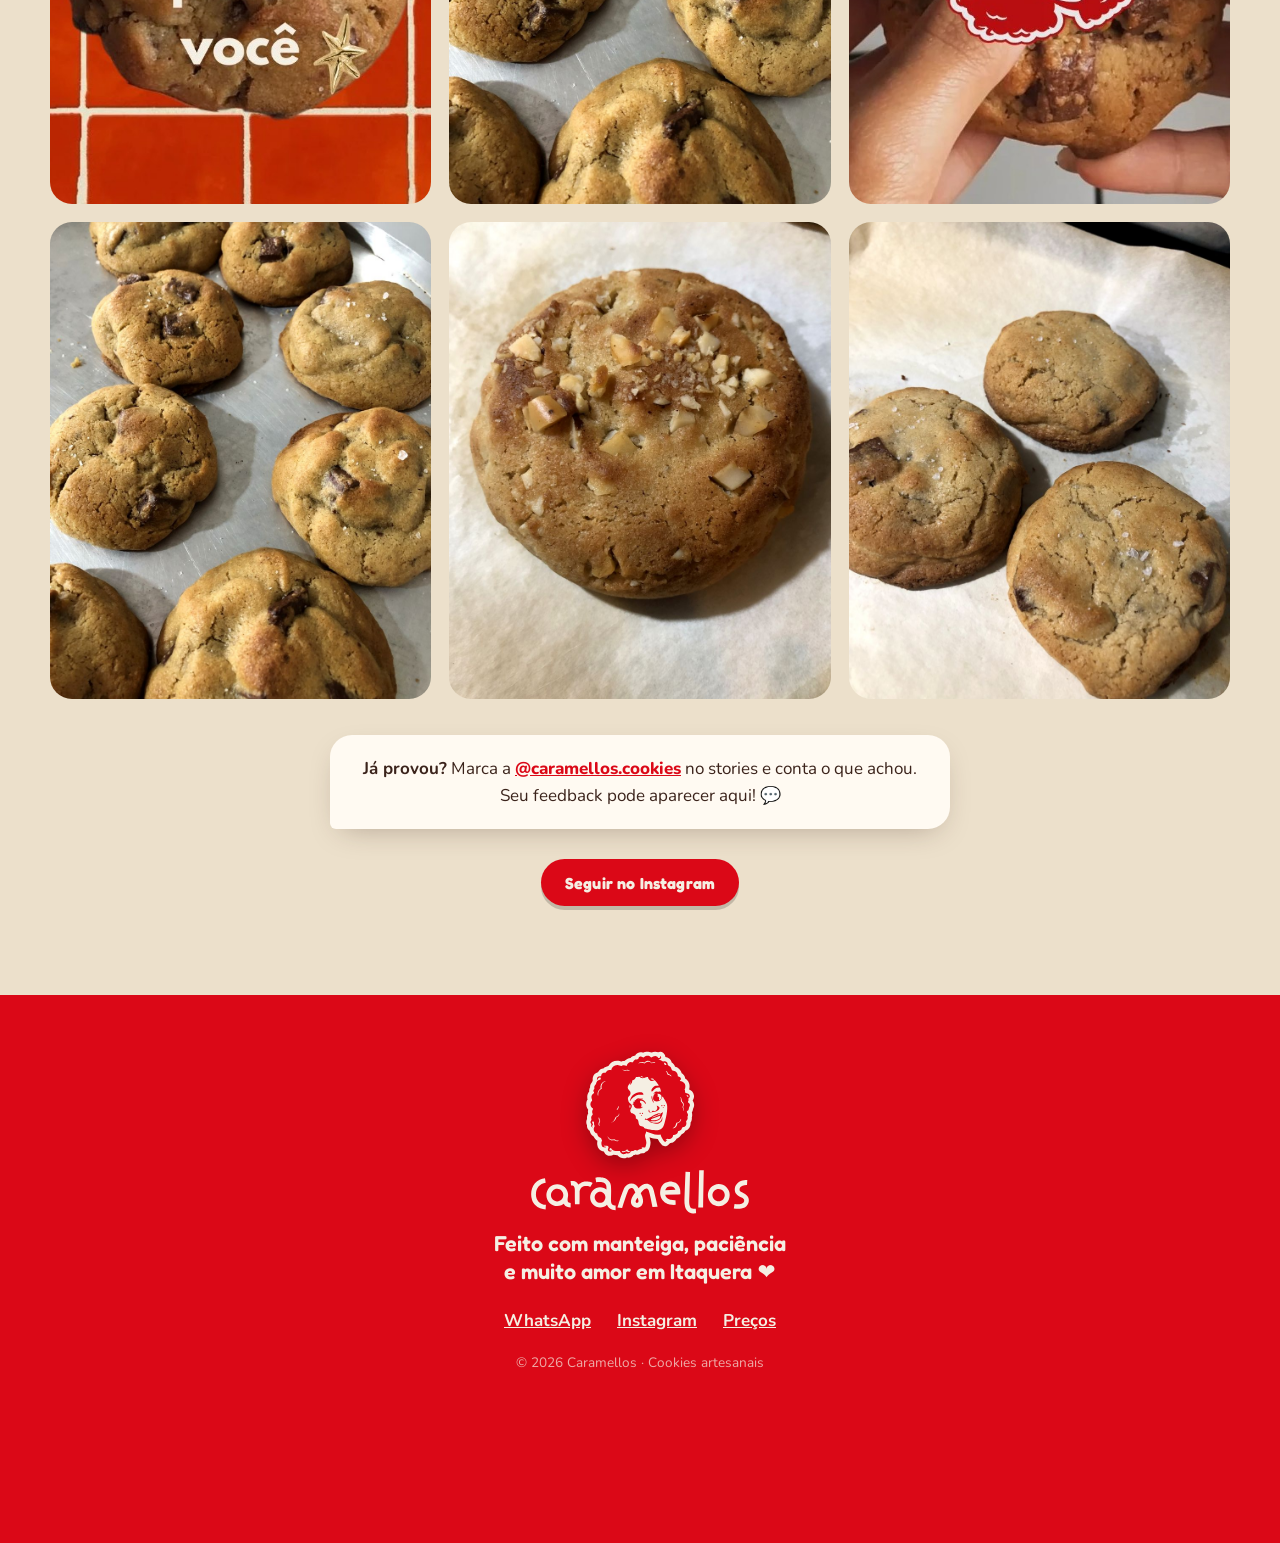
==== commit 74aef7d8: "Popup "Finalizar pedido" e mensagem humanizada no WhatsApp O "Monte seu pedido" abre um popup com no" ====
--- a/index.html
+++ b/index.html
@@ -94,12 +94,12 @@
     <section class="secao secao--azulejo" id="quem-faz">
       <div class="historia">
         <div class="historia__img">
-          <img src="img/marca/mascote-adesivo.svg" alt="Ilustração da Irae, criadora da Caramellos" width="341" height="334">
-          <p class="assinatura">Irae Cueto<br><small>criadora da Caramellos</small></p>
+          <img src="img/marca/mascote-adesivo.svg" alt="Ilustração da Iraê, criadora da Caramellos" width="341" height="334">
+          <p class="assinatura">Iraê Cueto<br><small>criadora da Caramellos</small></p>
         </div>
         <div class="historia__txt cartao">
           <p class="sobre">Quem está por trás</p>
-          <h2>Oi! Eu sou a Irae 👋</h2>
+          <h2>Oi! Eu sou a Iraê 👋</h2>
           <p>Sempre gostei de fazer doces. Meu primeiro foi um <strong>bolo de cenoura com cobertura de brigadeiro</strong> e, desde então, nunca mais parei.</p>
           <p>Ao longo dos anos passei por vários "hiperfocos" da confeitaria: bolos, brigadeiros, brownies e muitas outras receitas.</p>
           <p>Até que um dia resolvi fazer cookies simplesmente porque queria comer um doce diferente. Gostei tanto que continuei testando receitas e aperfeiçoando cada detalhe, até que <strong>nasceu a Caramellos</strong>.</p>
@@ -253,6 +253,92 @@
     <span>Peça já!</span>
   </a>
 
+  <!-- popup: finalizar pedido -->
+  <dialog class="checkout" id="checkout" aria-labelledby="ck-titulo">
+    <form class="checkout__form" id="ck-form" method="dialog" novalidate>
+      <div class="checkout__topo">
+        <img src="img/marca/mascote-adesivo.svg" alt="" width="52" height="51">
+        <div>
+          <h2 id="ck-titulo">Quase lá!</h2>
+          <p>Preencha os dados e o pedido vai prontinho para o WhatsApp da Iraê.</p>
+        </div>
+        <button type="button" class="checkout__fechar" data-fechar aria-label="Fechar">×</button>
+      </div>
+
+      <div class="checkout__resumo" id="ck-resumo"></div>
+
+      <label class="campo-site">Seu nome
+        <input id="ck-nome" type="text" autocomplete="name" placeholder="Nome e sobrenome" required>
+      </label>
+
+      <fieldset class="escolha">
+        <legend>Como você quer receber?</legend>
+        <label><input type="radio" name="ck-tipo" value="entrega" checked><span>🛵 Entrega</span></label>
+        <label><input type="radio" name="ck-tipo" value="retirada"><span>🛍️ Retirada</span></label>
+      </fieldset>
+
+      <div id="ck-endereco" class="checkout__grupo">
+        <div class="campo-dupla campo-dupla--cep">
+          <label class="campo-site">CEP
+            <input id="ck-cep" type="text" inputmode="numeric" autocomplete="postal-code" placeholder="00000-000" maxlength="9">
+          </label>
+          <p class="checkout__cep" id="ck-cep-status" aria-live="polite"></p>
+        </div>
+        <label class="campo-site">Rua
+          <input id="ck-rua" type="text" autocomplete="address-line1" placeholder="Rua, avenida…">
+        </label>
+        <div class="campo-dupla">
+          <label class="campo-site">Número
+            <input id="ck-numero" type="text" inputmode="numeric" placeholder="123">
+          </label>
+          <label class="campo-site">Complemento
+            <input id="ck-compl" type="text" autocomplete="address-line2" placeholder="Apto, bloco, referência">
+          </label>
+        </div>
+        <div class="campo-dupla">
+          <label class="campo-site">Bairro
+            <input id="ck-bairro" type="text" placeholder="Bairro">
+          </label>
+          <label class="campo-site">Cidade
+            <input id="ck-cidade" type="text" autocomplete="address-level2" value="São Paulo/SP">
+          </label>
+        </div>
+        <p class="checkout__aviso" id="ck-aviso-entrega"></p>
+      </div>
+      <p class="checkout__aviso" id="ck-aviso-retirada" hidden></p>
+
+      <div class="campo-dupla">
+        <label class="campo-site">Para quando?
+          <input id="ck-data" type="date" required>
+        </label>
+        <label class="campo-site">Período
+          <select id="ck-periodo"></select>
+        </label>
+      </div>
+
+      <fieldset class="escolha" id="ck-pagamentos">
+        <legend>Forma de pagamento</legend>
+      </fieldset>
+
+      <label class="check-site"><input type="checkbox" id="ck-presente"> 🎁 É para presente</label>
+      <label class="campo-site" id="ck-cartao-campo" hidden>Mensagem do cartãozinho
+        <input id="ck-cartao" type="text" maxlength="140" placeholder="Ex.: Feliz aniversário, Bia!">
+      </label>
+
+      <label class="campo-site">Observações (opcional)
+        <textarea id="ck-obs" rows="2" maxlength="300" placeholder="Alergias, portaria, horário específico…"></textarea>
+      </label>
+
+      <p class="checkout__erro" id="ck-erro" role="alert" hidden></p>
+      <p class="checkout__privacidade">🔒 Seus dados não ficam guardados em nenhum servidor: vão só para a conversa no WhatsApp.</p>
+
+      <div class="checkout__acoes">
+        <button type="button" class="btn btn--linha" data-fechar>Voltar</button>
+        <button type="submit" class="btn btn--whats btn--grande">Enviar pedido pelo WhatsApp</button>
+      </div>
+    </form>
+  </dialog>
+
   <script src="js/dados.js"></script>
   <script src="js/app.js"></script>
 </body>
--- a/css/estilo.css
+++ b/css/estilo.css
@@ -19,6 +19,7 @@
 }
 
 *, *::before, *::after { box-sizing: border-box; }
+[hidden] { display: none !important; }
 html { scroll-behavior: smooth; scroll-padding-top: 76px; }
 body {
   margin: 0;
@@ -353,6 +354,45 @@
 .orcamento__aviso { margin: 0; padding: 10px 14px; border-radius: 12px; background: #fdebd3; color: #8a4b08; font-weight: 700; font-size: .92rem; }
 .orcamento .btn--whats { width: 100%; }
 
+/* ---------- popup finalizar pedido ---------- */
+.checkout { border: 0; padding: 0; border-radius: 24px; width: min(560px, calc(100vw - 24px)); max-height: calc(100dvh - 24px); background: var(--creme); color: var(--texto); box-shadow: 0 40px 90px -30px rgba(0,0,0,.55); }
+.checkout::backdrop { background: rgba(59, 35, 27, .55); }
+.checkout__form { display: grid; gap: 14px; padding: 20px 18px 18px; }
+.checkout__topo { display: grid; grid-template-columns: auto 1fr auto; gap: 12px; align-items: start; }
+.checkout__topo img { width: 52px; height: auto; }
+.checkout__topo h2 { font-size: 1.5rem; color: var(--vermelho); margin: 2px 0 2px; }
+.checkout__topo p { margin: 0; color: var(--texto-suave); font-size: .92rem; }
+.checkout__fechar { border: 0; background: var(--creme-2); width: 36px; height: 36px; border-radius: 50%; font-size: 1.4rem; line-height: 1; cursor: pointer; color: var(--texto); }
+.checkout__resumo { background: #fffaf2; border-radius: 16px; padding: 12px 14px; border: 2px dashed var(--creme-2); }
+.checkout__resumo ul { list-style: none; margin: 0 0 6px; padding: 0; display: grid; gap: 4px; }
+.checkout__resumo li, .checkout__resumo p { display: flex; justify-content: space-between; gap: 10px; font-size: .95rem; }
+.checkout__resumo p { margin: 0; padding-top: 6px; border-top: 1.5px solid var(--creme-2); font-weight: 800; }
+.checkout__resumo p b { color: var(--vermelho); font: 700 1.15rem var(--titulo); }
+.checkout__grupo { display: grid; gap: 12px; }
+.campo-dupla--cep { align-items: end; }
+.checkout__cep { margin: 0 0 12px; font-size: .85rem; font-weight: 700; color: var(--texto-suave); }
+.checkout__aviso { margin: 0; font-size: .85rem; color: var(--texto-suave); background: var(--creme-2); padding: 8px 12px; border-radius: 10px; }
+.checkout__erro { margin: 0; padding: 10px 12px; border-radius: 12px; background: #fde2df; color: #9b1b13; font-weight: 700; font-size: .92rem; }
+.checkout__privacidade { margin: 0; font-size: .8rem; color: var(--texto-suave); text-align: center; }
+.checkout__acoes { display: flex; gap: 10px; flex-wrap: wrap-reverse; justify-content: flex-end; }
+.checkout__acoes .btn--whats { flex: 1 1 240px; }
+.btn--linha { background: transparent; color: var(--texto); box-shadow: inset 0 0 0 2px var(--creme-2); }
+.campo-site textarea { width: 100%; min-width: 0; font: 600 1rem var(--corpo); color: var(--texto); padding: .75em .9em; border-radius: 14px; border: 2px solid var(--creme-2); background: #fffaf2; resize: vertical; }
+.checkout .campo-site input, .checkout .campo-site select { background: #fffaf2; }
+.escolha { border: 0; margin: 0; padding: 0; display: flex; flex-wrap: wrap; gap: 8px; }
+.escolha legend { font-weight: 700; font-size: .9rem; color: var(--texto-suave); margin-bottom: 6px; padding: 0; }
+.escolha label { position: relative; }
+.escolha input { position: absolute; opacity: 0; inset: 0; cursor: pointer; }
+.escolha span { display: inline-block; padding: .55em 1.1em; border-radius: 999px; background: #fffaf2; border: 2px solid var(--creme-2); font-weight: 700; font-size: .95rem; }
+.escolha input:checked + span { background: var(--vermelho); border-color: var(--vermelho); color: var(--creme); }
+.escolha input:focus-visible + span { outline: 3px dashed var(--caramelo); outline-offset: 2px; }
+.check-site { display: flex; gap: 10px; align-items: center; font-weight: 700; }
+.check-site input { width: 20px; height: 20px; accent-color: var(--vermelho); }
+@media (max-width: 520px) {
+  .checkout { width: 100vw; max-width: 100vw; max-height: 100dvh; height: 100dvh; margin: 0; border-radius: 0; }
+  .checkout__form { padding-block: max(16px, env(safe-area-inset-top)) max(16px, env(safe-area-inset-bottom)); }
+}
+
 /* ---------- onde ---------- */
 .onde { display: grid; gap: 18px; }
 @media (min-width: 700px) { .onde { grid-template-columns: repeat(2, 1fr); } }
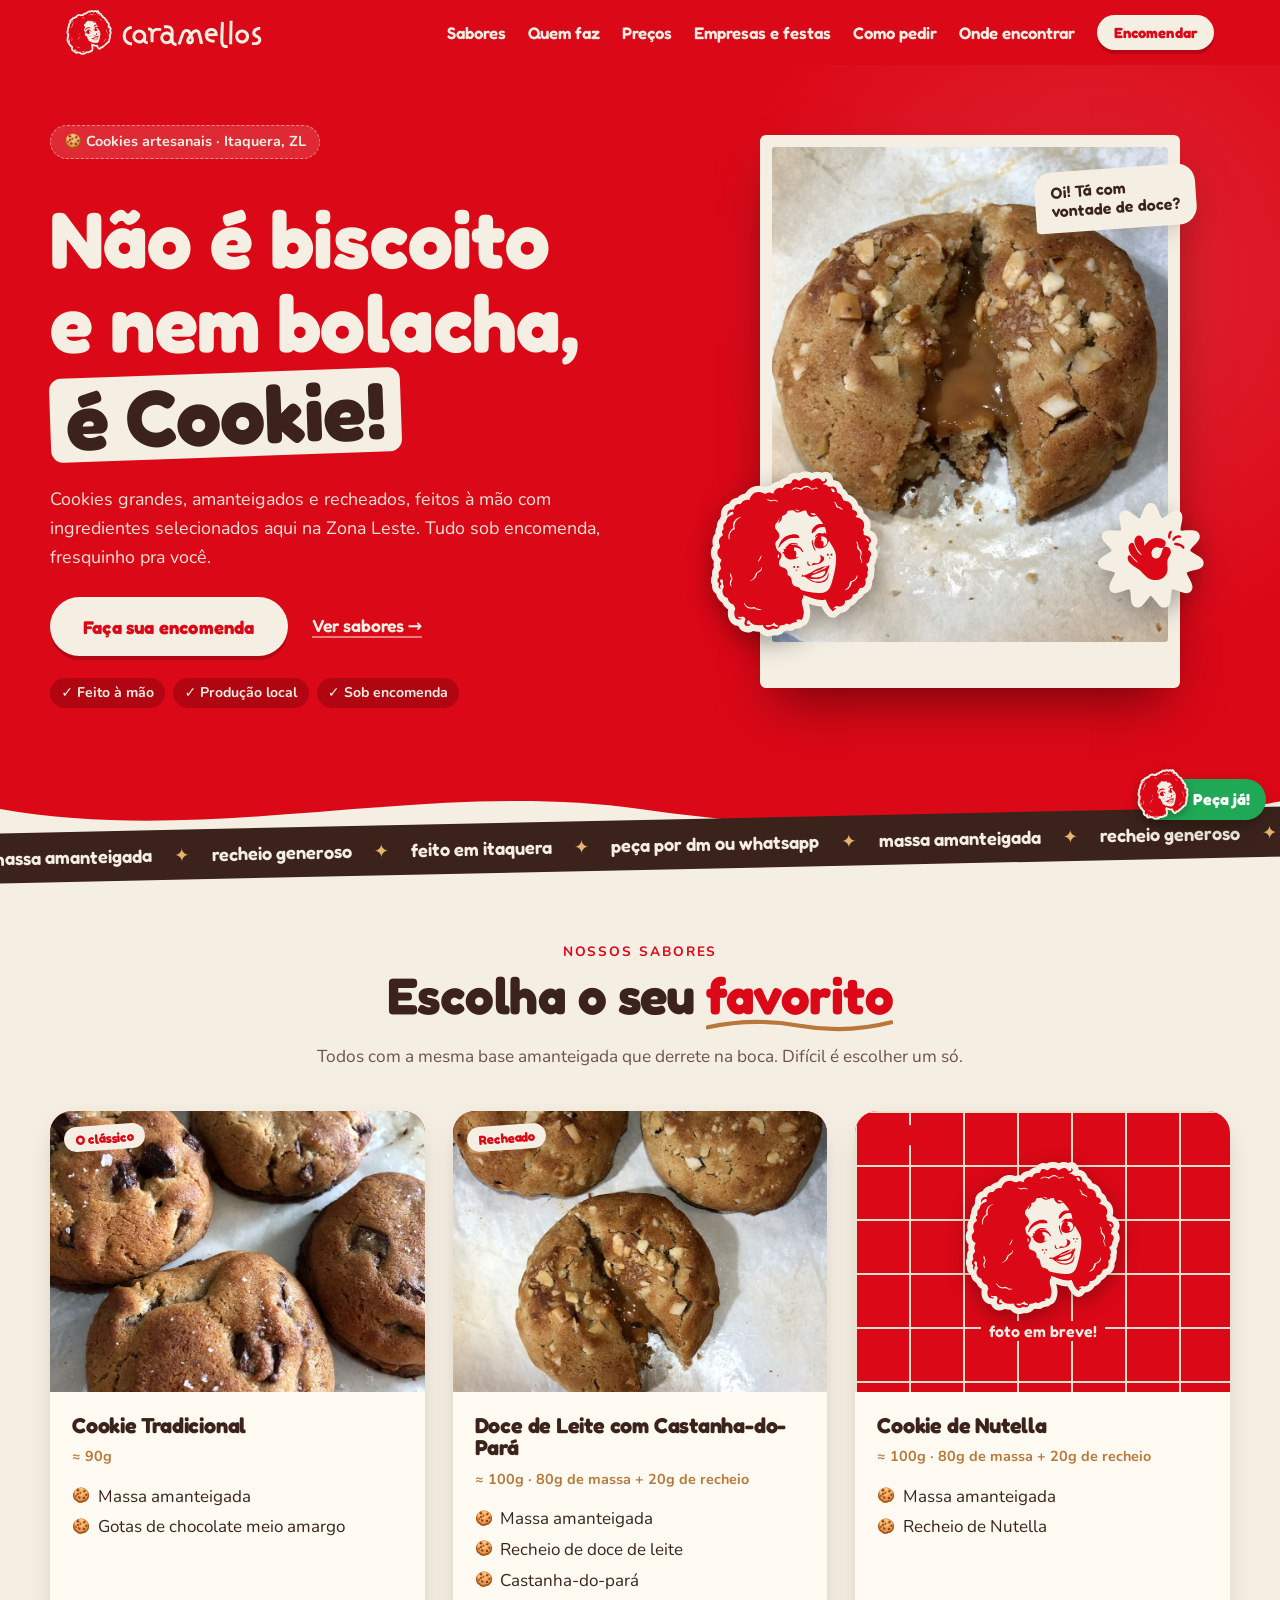
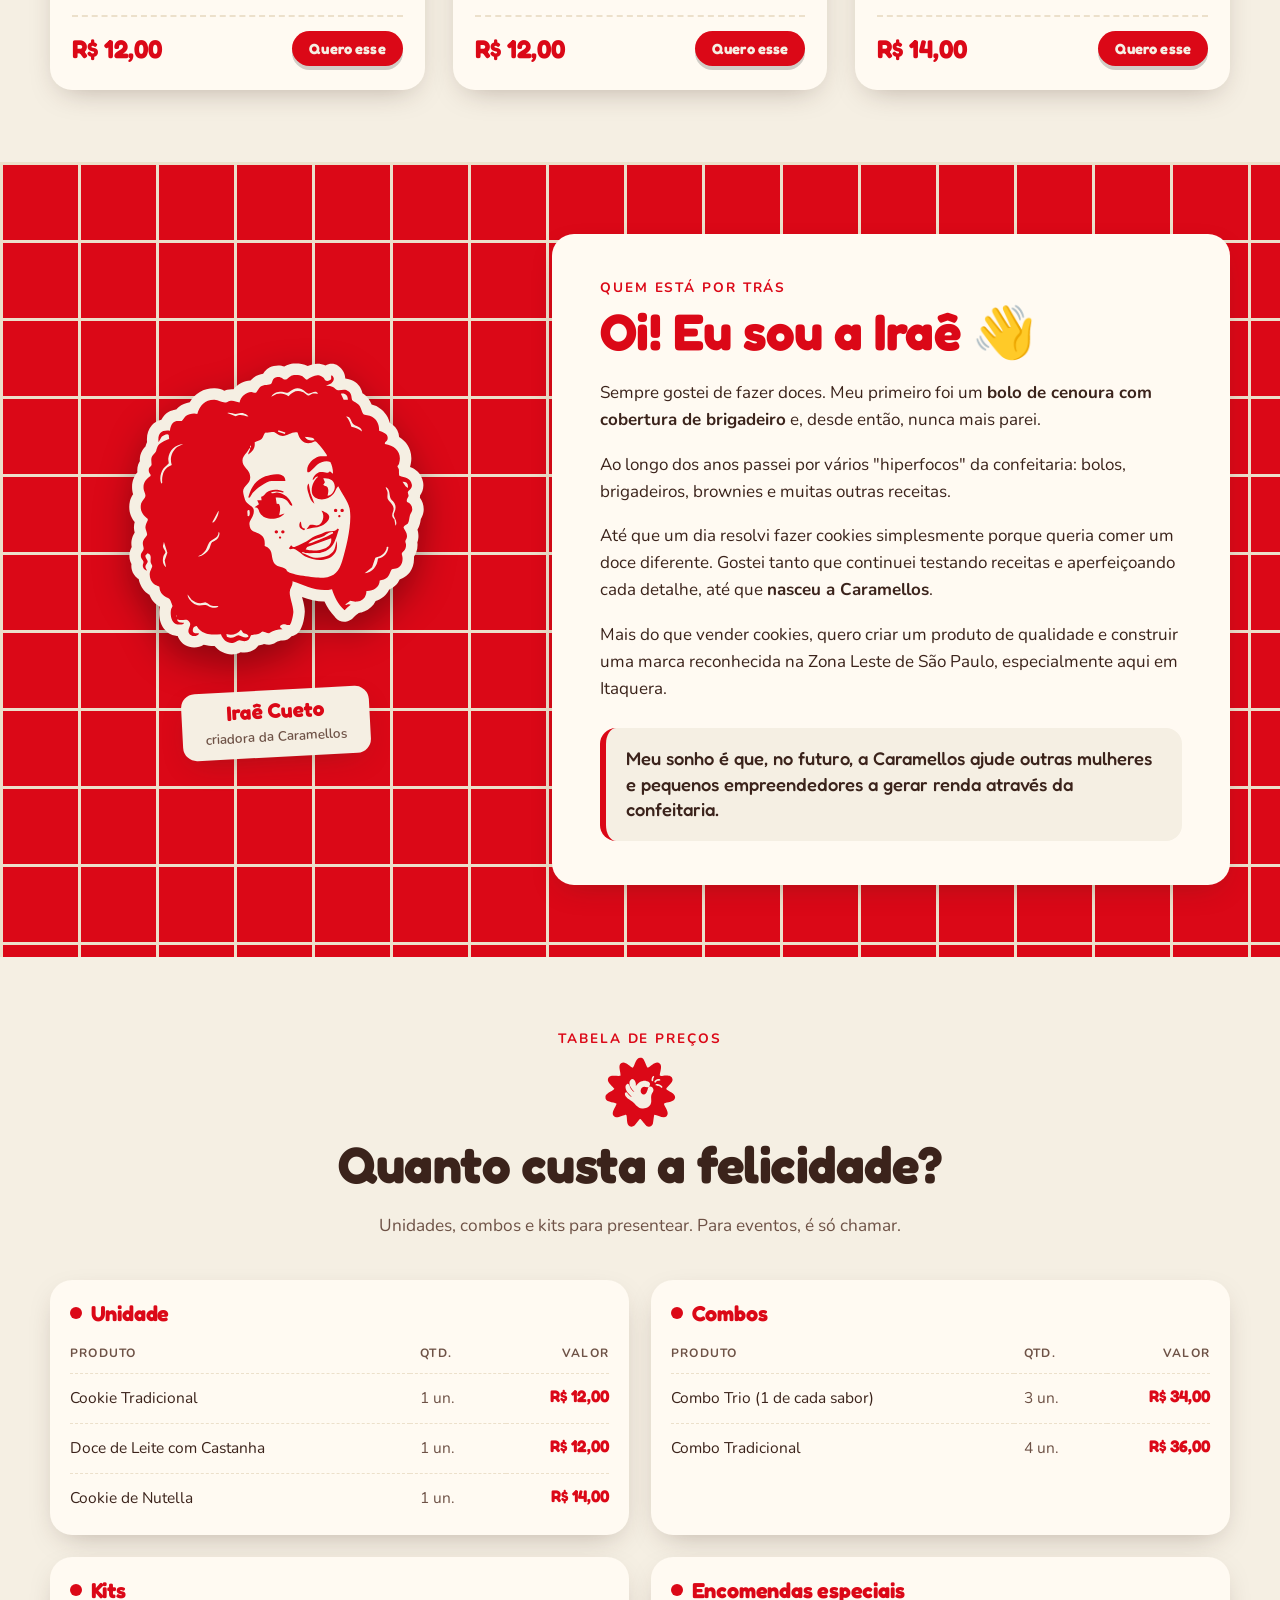
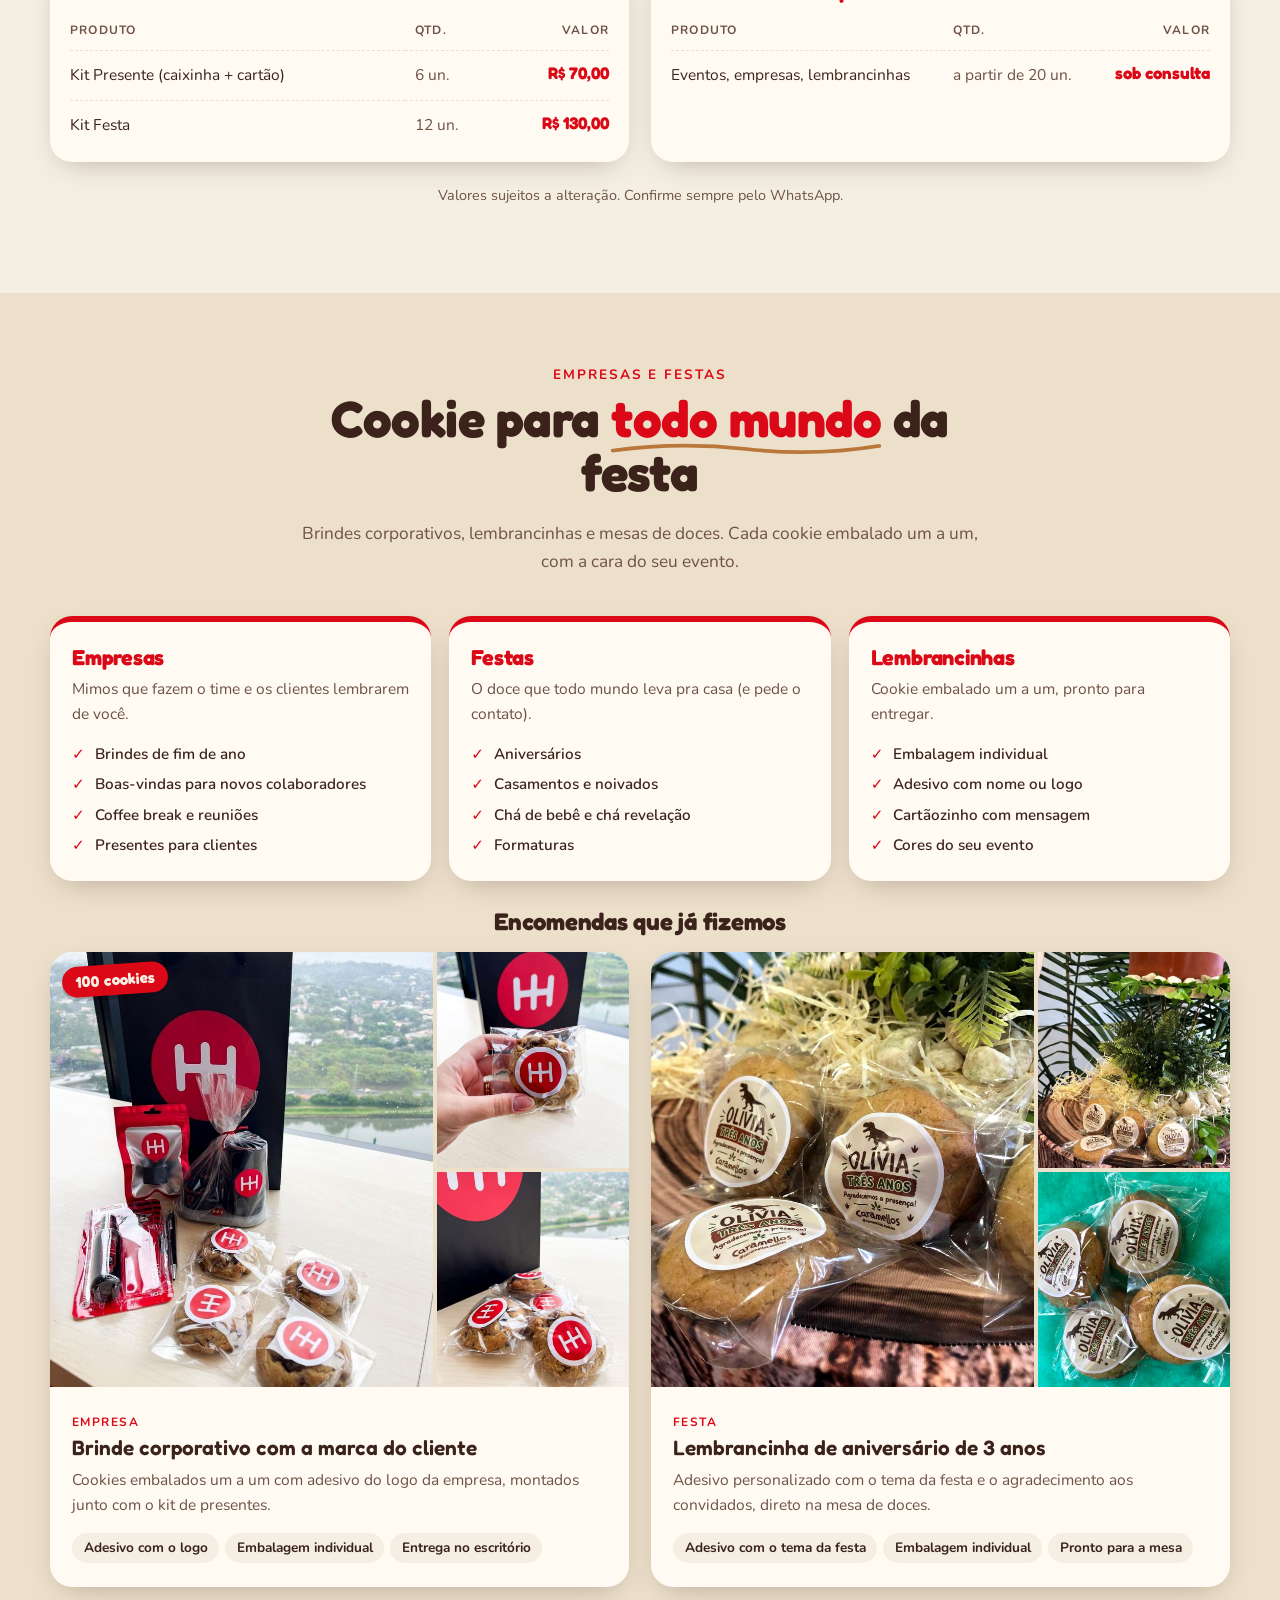
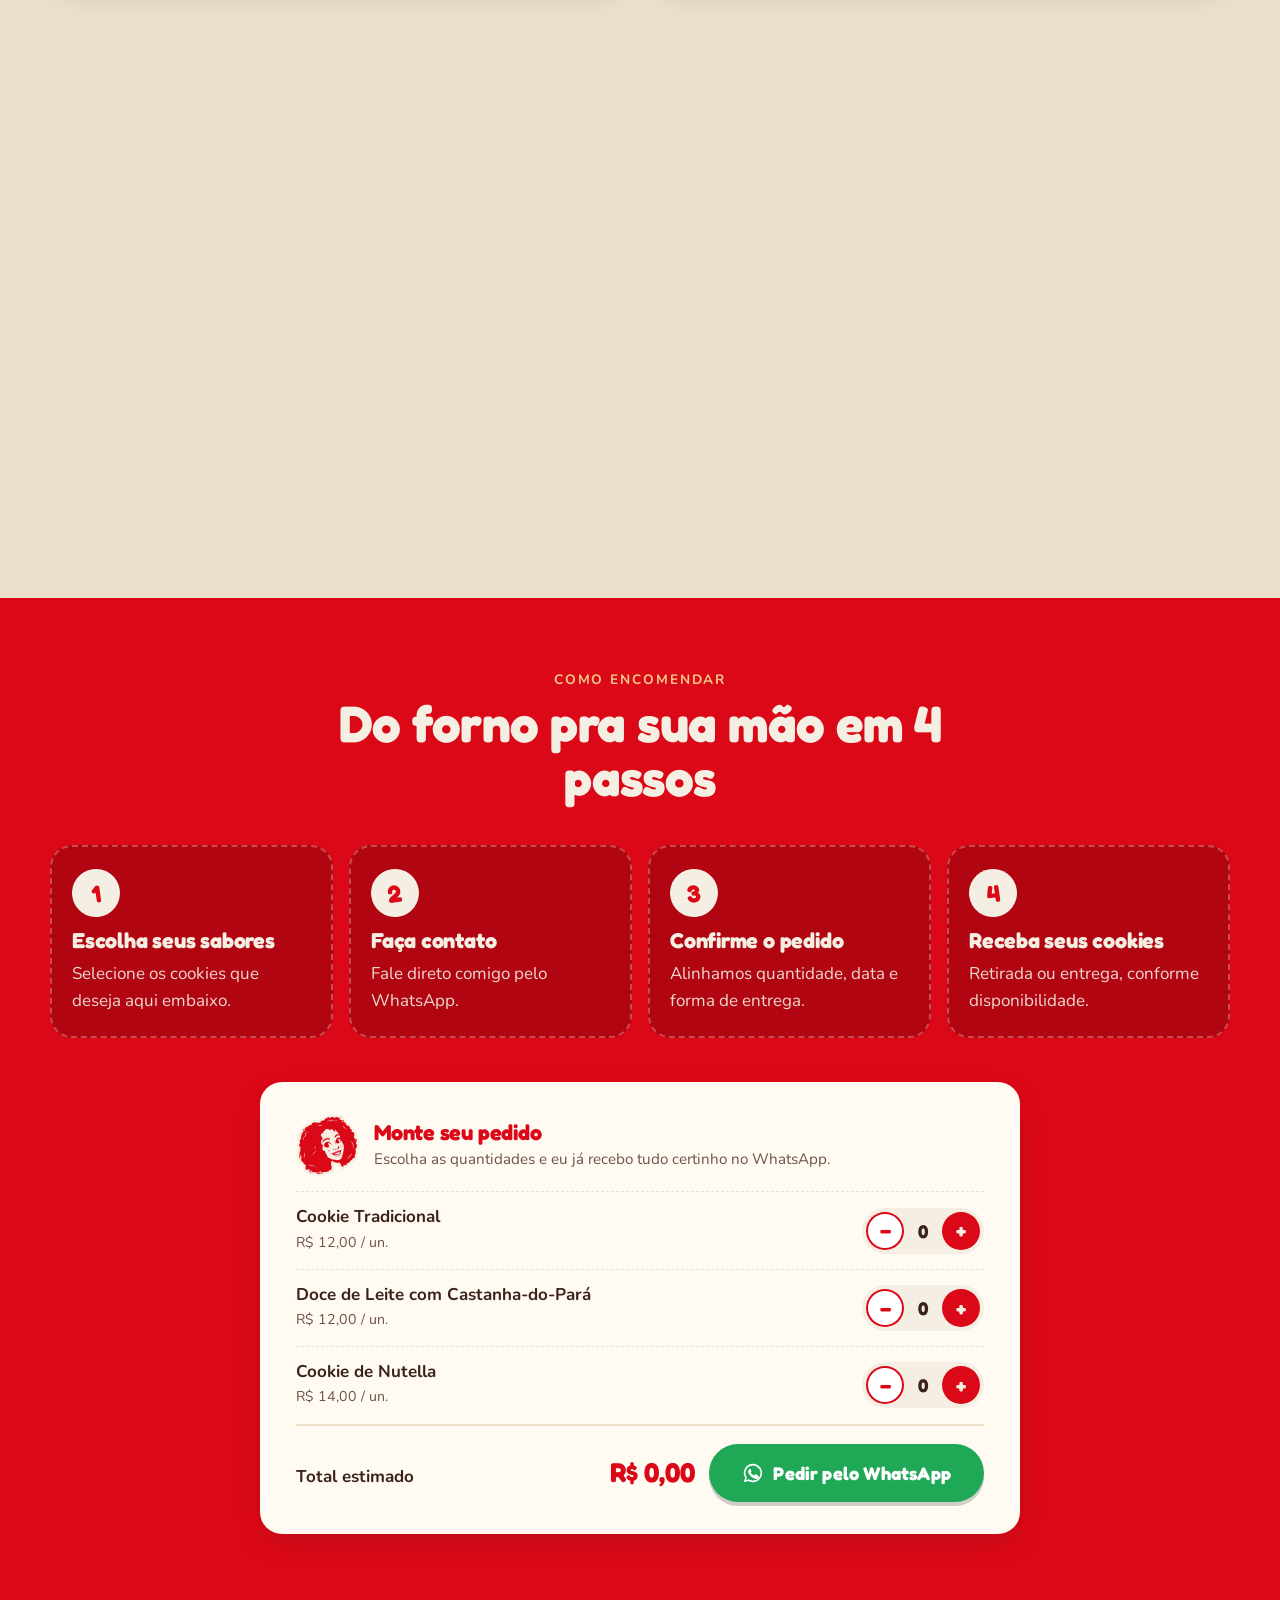
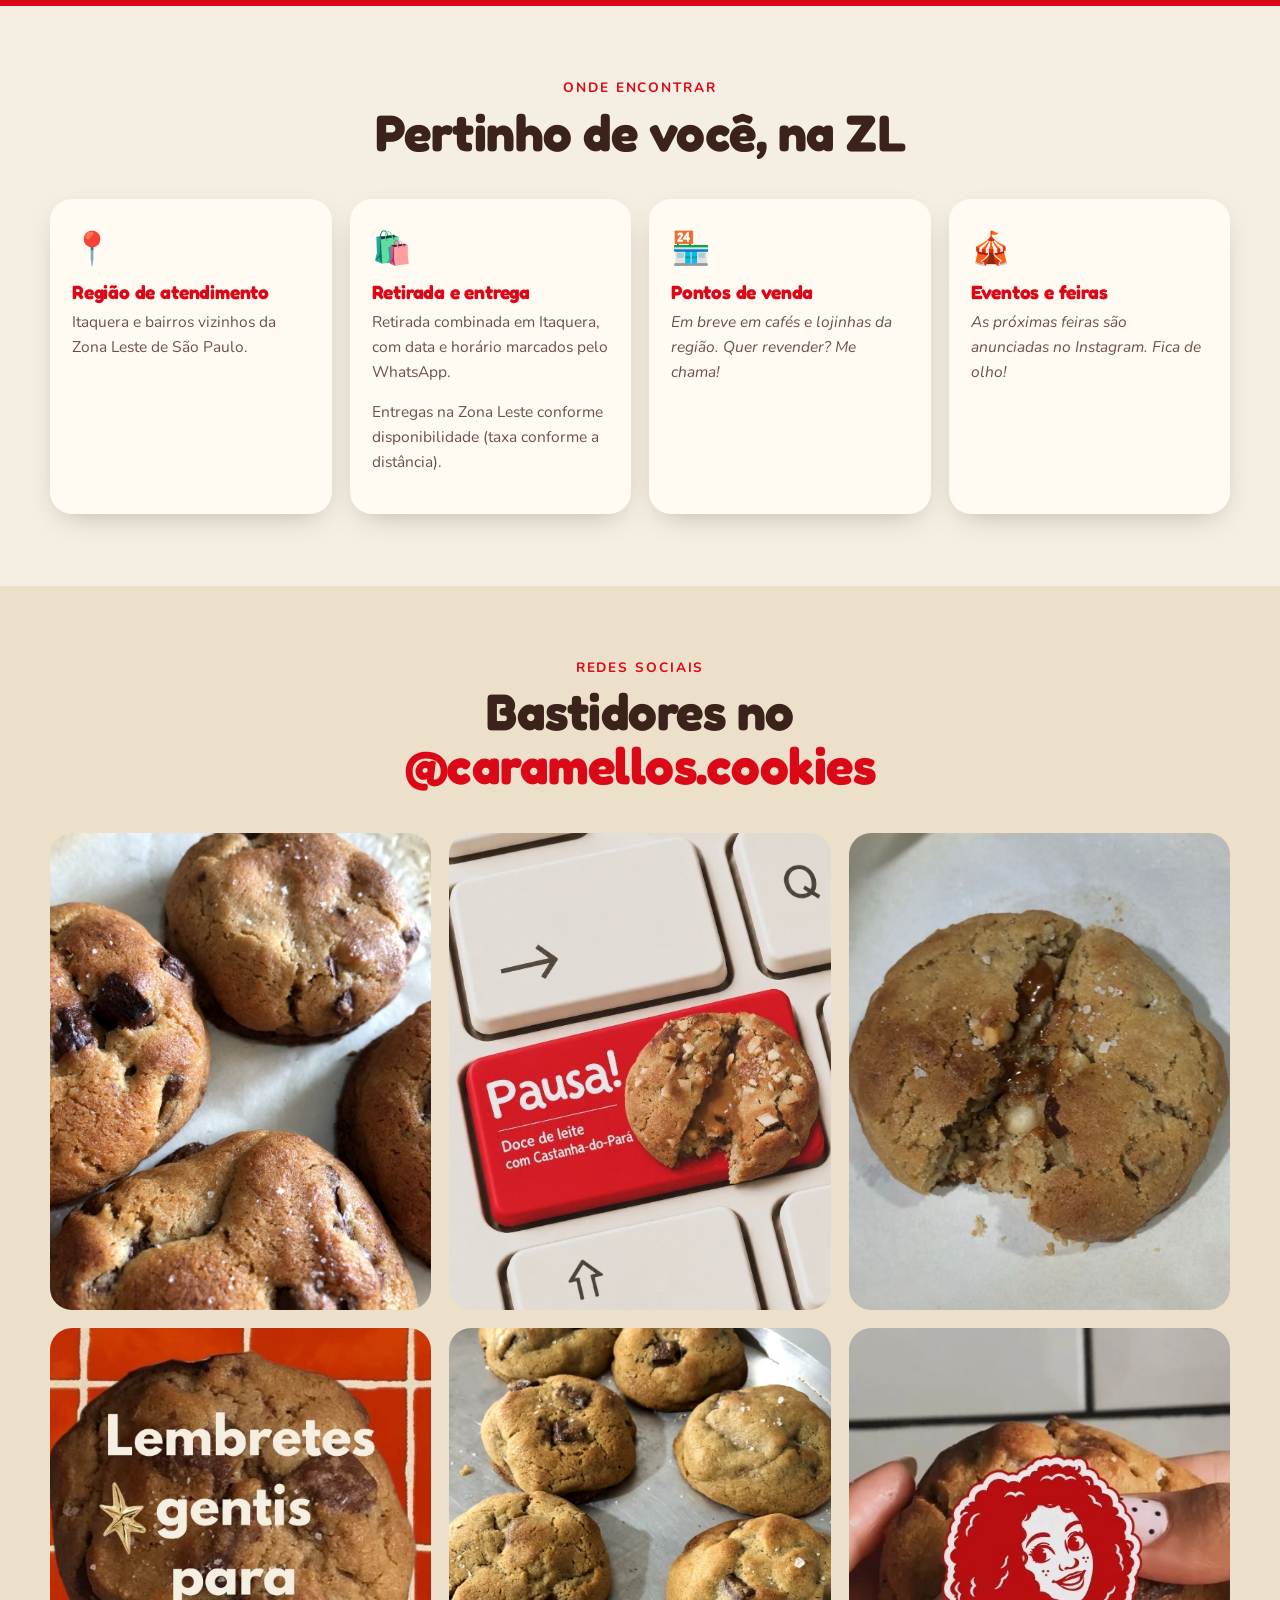
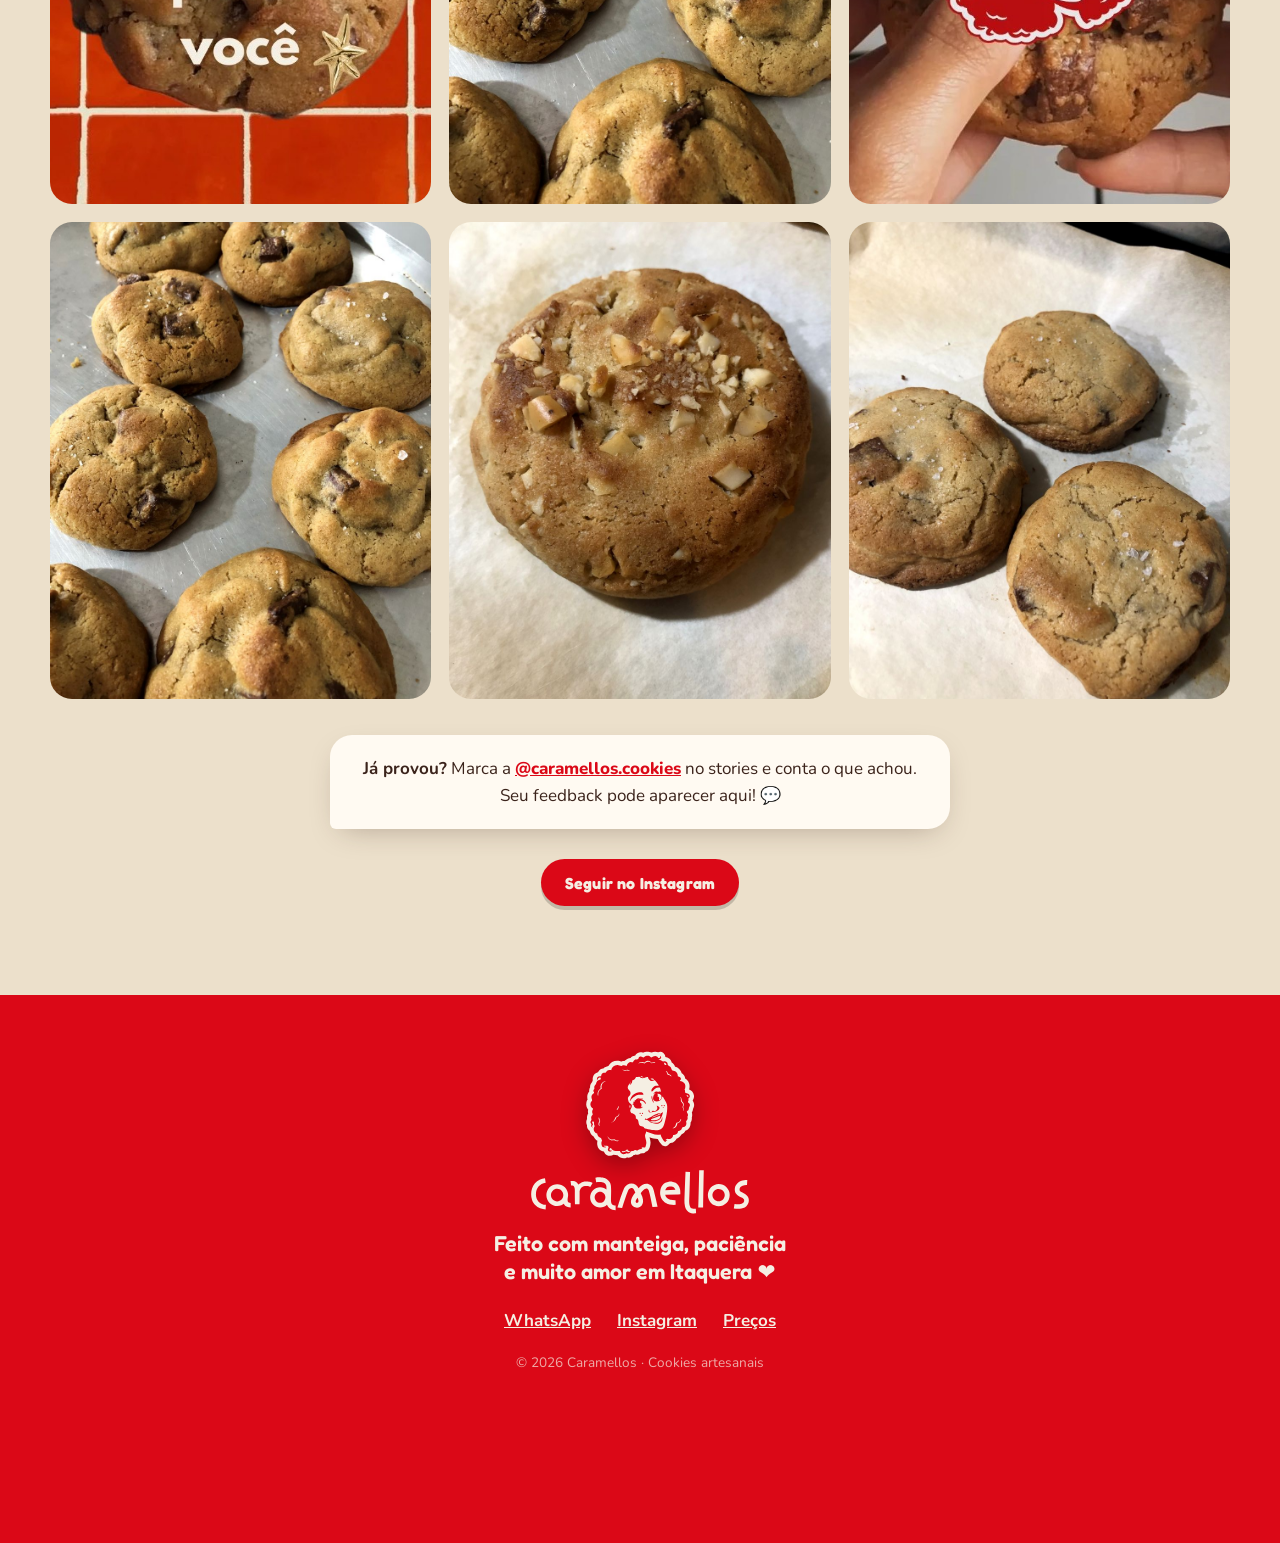
==== commit c0884921: "Orçamento de eventos com 5 dias mínimos de produção O calendário do orçamento só libera datas a part" ====
--- a/index.html
+++ b/index.html
@@ -143,7 +143,7 @@
           <p>Conta rapidinho como é o evento que eu respondo pelo WhatsApp com sabores, valores e prazo.</p>
           <ul class="orcamento__regras">
             <li>Pedido mínimo de <strong id="corp-min">20</strong> cookies</li>
-            <li>Encomende com <strong id="corp-prazo">5 dias úteis</strong> de antecedência</li>
+            <li>Encomende com <strong id="corp-prazo">5 dias</strong> de antecedência, o tempo da produção</li>
             <li>Personalização com nome, logo ou cores</li>
           </ul>
         </div>
@@ -253,6 +253,12 @@
     <span>Peça já!</span>
   </a>
 
+  <!-- botão voltar ao início -->
+  <a class="subir" id="subir" href="#inicio" aria-label="Voltar ao início do site">
+    <svg viewBox="0 0 24 24" width="22" height="22" aria-hidden="true"><path fill="none" stroke="currentColor" stroke-width="2.6" stroke-linecap="round" stroke-linejoin="round" d="M6 14l6-6 6 6"/></svg>
+    <span>Início</span>
+  </a>
+
   <!-- popup: finalizar pedido -->
   <dialog class="checkout" id="checkout" aria-labelledby="ck-titulo">
     <form class="checkout__form" id="ck-form" method="dialog" novalidate>
--- a/css/estilo.css
+++ b/css/estilo.css
@@ -440,13 +440,56 @@
 .flutuante img { width: 52px; height: auto; margin: -14px 0 -4px -6px; filter: drop-shadow(0 3px 4px rgba(0,0,0,.25)); }
 .flutuante:hover { transform: scale(1.05) rotate(-2deg); }
 
-/* ---------- animação de entrada ---------- */
-.revela { opacity: 0; translate: 0 24px; transition: opacity .6s, translate .6s; }
-.revela.visivel { opacity: 1; translate: 0 0; }
+/* ---------- botão voltar ao início (centro, acima do selo da Netlify) ---------- */
+.subir {
+  position: fixed; left: 50%; bottom: calc(84px + env(safe-area-inset-bottom, 0px)); z-index: 59;
+  display: inline-flex; align-items: center; gap: 4px; padding: 8px 16px 8px 12px; border-radius: 999px;
+  background: var(--creme); color: var(--vermelho); text-decoration: none; font: 700 .95rem var(--titulo);
+  box-shadow: 0 8px 22px -8px rgba(59, 35, 27, .55), inset 0 0 0 2px var(--vermelho);
+  opacity: 0; pointer-events: none; transform: translate(-50%, 12px); transition: opacity .25s, transform .25s;
+}
+.subir.visivel { opacity: 1; pointer-events: auto; transform: translate(-50%, 0); }
+.subir:hover { background: var(--vermelho); color: var(--creme); }
+@media (max-width: 420px) { .subir span { display: none; } .subir { padding: 10px; } }
+
+/* ---------- transições ao entrar nas seções ----------
+   Só valem com a classe .anima no <html> (colocada pelo JS). Antes de animar, o
+   elemento fica invisível; depois, volta ao estilo normal (hover etc. continuam). */
+.anima [data-anim]:not([data-anim="cortina"]):not(.animou) { opacity: 0; }
+
+/* 1. sobe em cascata */
+.anima [data-anim="sobe"].animou { animation: anim-sobe 1.1s cubic-bezier(.22,.61,.36,1) var(--atraso, 0ms) backwards; }
+@keyframes anim-sobe { from { opacity: 0; transform: translateY(32px); } }
+
+/* 2. pop de cookie */
+.anima [data-anim="pop"].animou { animation: anim-pop 1.2s cubic-bezier(.25,.8,.35,1) var(--atraso, 0ms) backwards; }
+@keyframes anim-pop {
+  0% { opacity: 0; transform: translateY(20px) scale(.92) rotate(-3deg); }
+  55% { opacity: 1; transform: translateY(0) scale(1.015) rotate(.6deg); }
+}
+
+/* 3. cortina (seções vermelhas): uma faixa vermelho-escuro sobe e revela a seção */
+.anima [data-anim="cortina"] { position: relative; }
+.anima [data-anim="cortina"]::after {
+  content: ""; position: absolute; left: 0; right: 0; top: 0; z-index: 3; pointer-events: none;
+  height: min(100%, 100vh);   /* só a primeira tela da seção: em seções altas não cobre tudo */
+  background: var(--vermelho-esc); clip-path: inset(0 0 0 0);
+}
+.anima [data-anim="cortina"].animou::after { animation: anim-cortina 1.4s cubic-bezier(.65,0,.35,1) forwards; }
+@keyframes anim-cortina { to { clip-path: inset(0 0 100% 0); } }
+
+/* 4. carimbo do selo */
+.anima [data-anim="carimbo"].animou { animation: anim-carimbo 1s cubic-bezier(.34,1.25,.64,1) backwards; }
+.anima .cab__selo[data-anim].animou { animation: anim-carimbo 1s cubic-bezier(.34,1.25,.64,1) backwards, pulsa 3s 1.1s ease-in-out infinite; }
+@keyframes anim-carimbo { 0% { opacity: 0; transform: scale(1.6) rotate(-15deg); } }
+
+/* 5. título sobe e o rabisco se desenha */
+.anima [data-anim="titulo"].animou { animation: anim-sobe 1s cubic-bezier(.22,.61,.36,1) backwards; }
+.anima [data-anim="titulo"] .rabisco::after { transform: scaleX(0); transform-origin: left; }
+.anima [data-anim="titulo"].animou .rabisco::after { transform: scaleX(1); transition: transform 1.1s .6s cubic-bezier(.45,0,.25,1); }
 
 @media (prefers-reduced-motion: reduce) {
   *, *::before, *::after { animation: none !important; transition: none !important; }
-  .revela { opacity: 1; translate: none; }
   html { scroll-behavior: auto; }
 }
 
